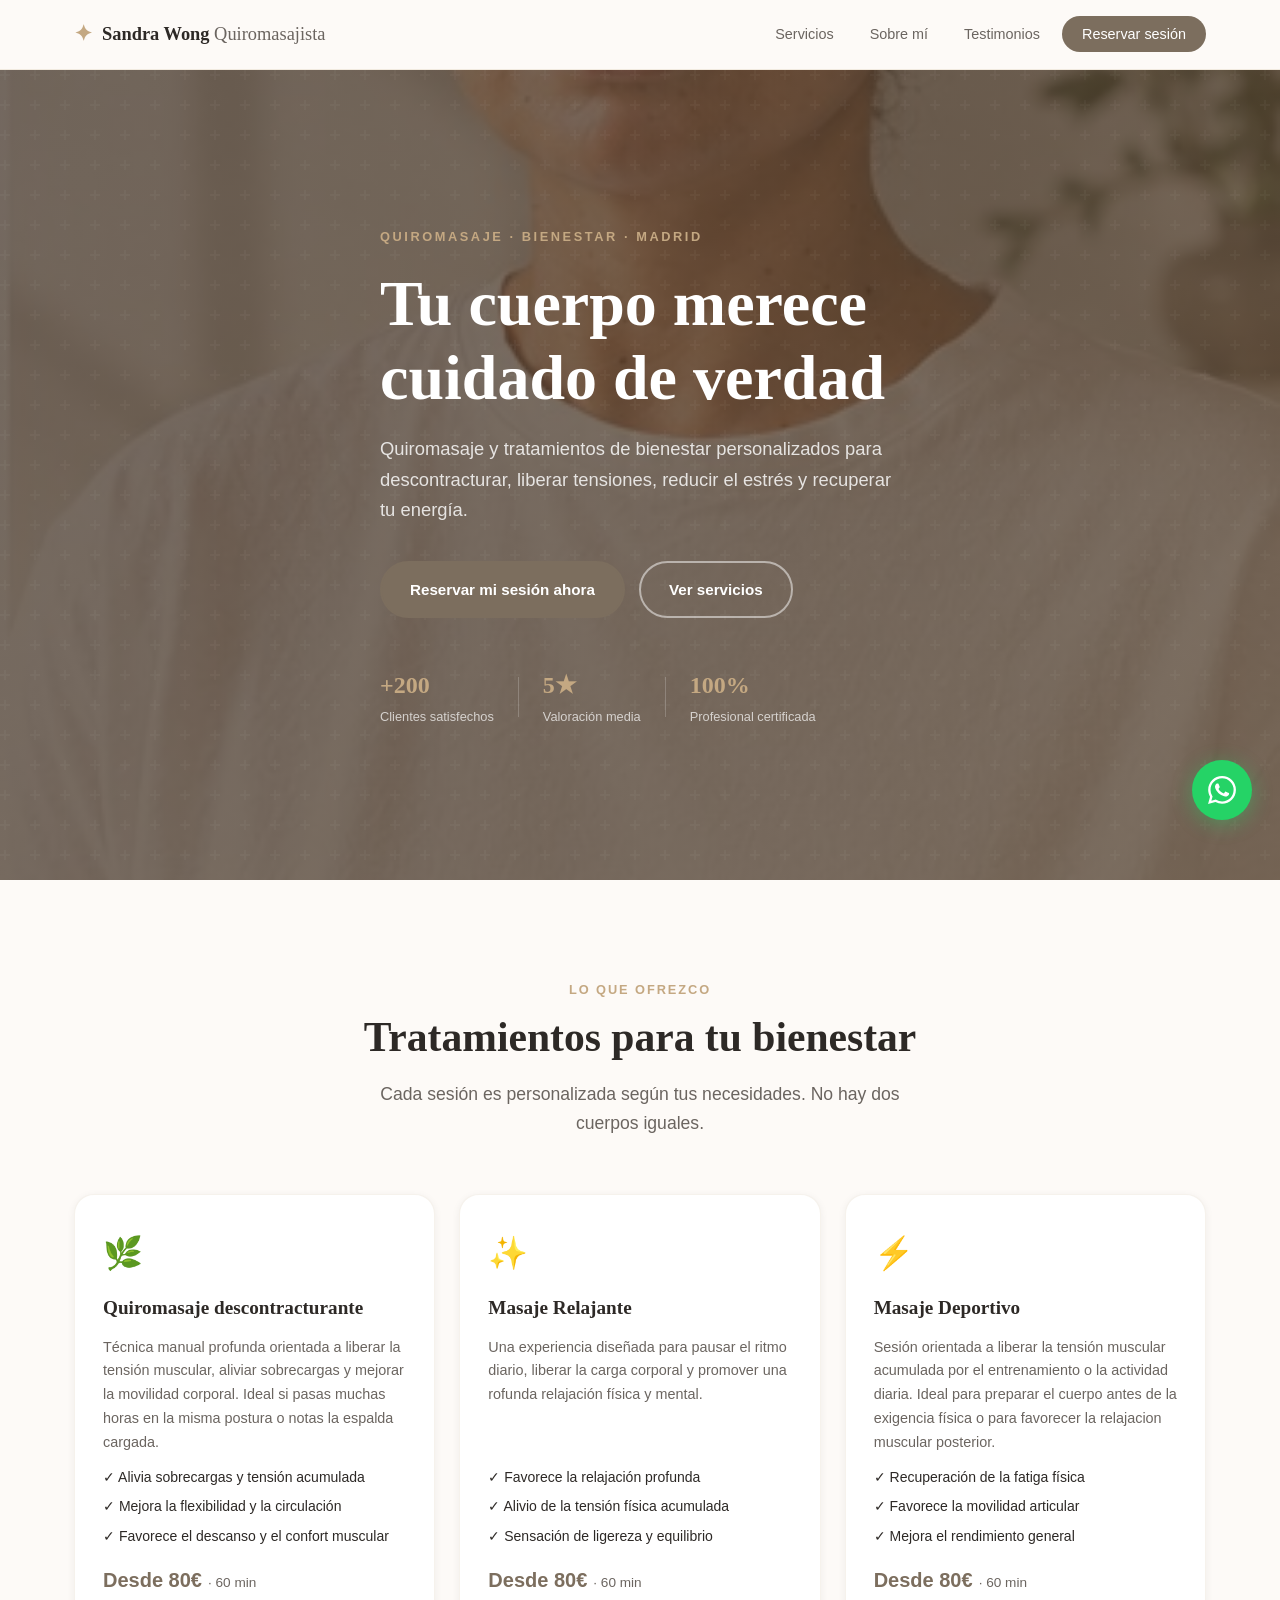
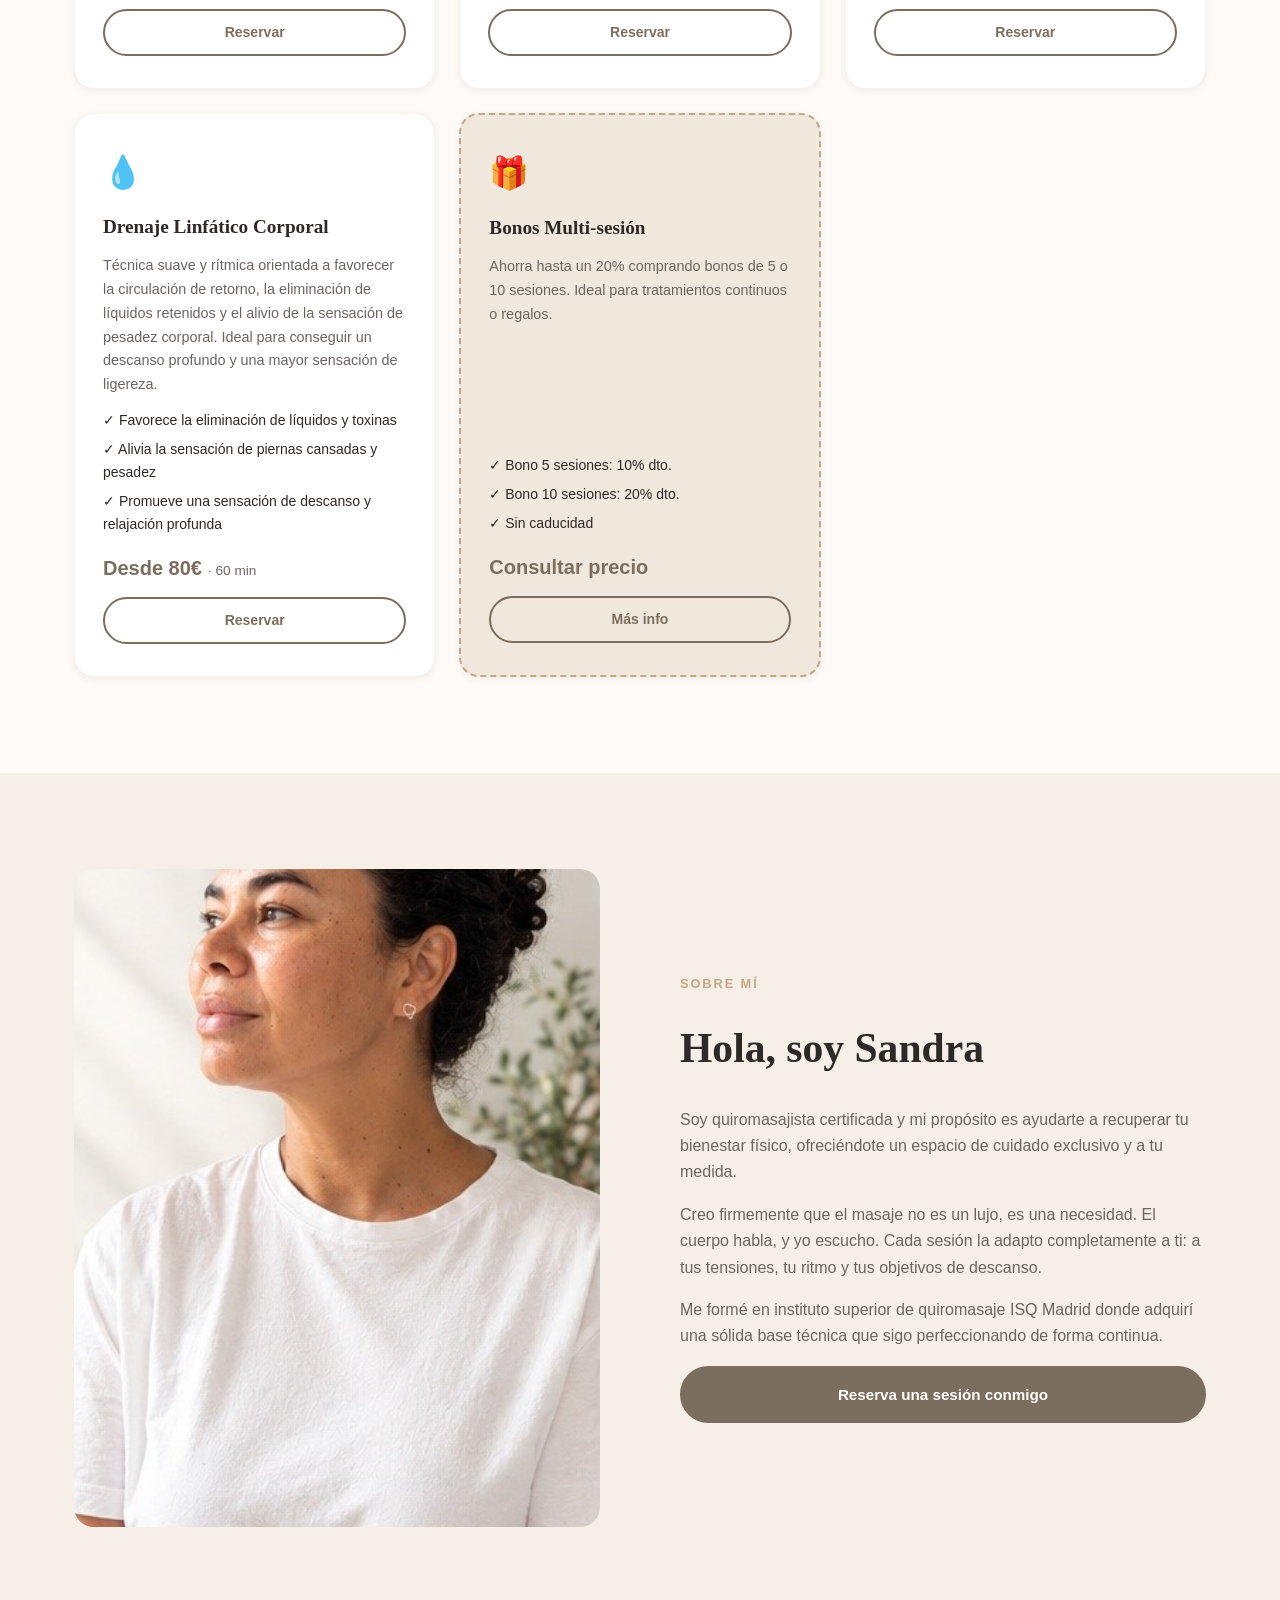
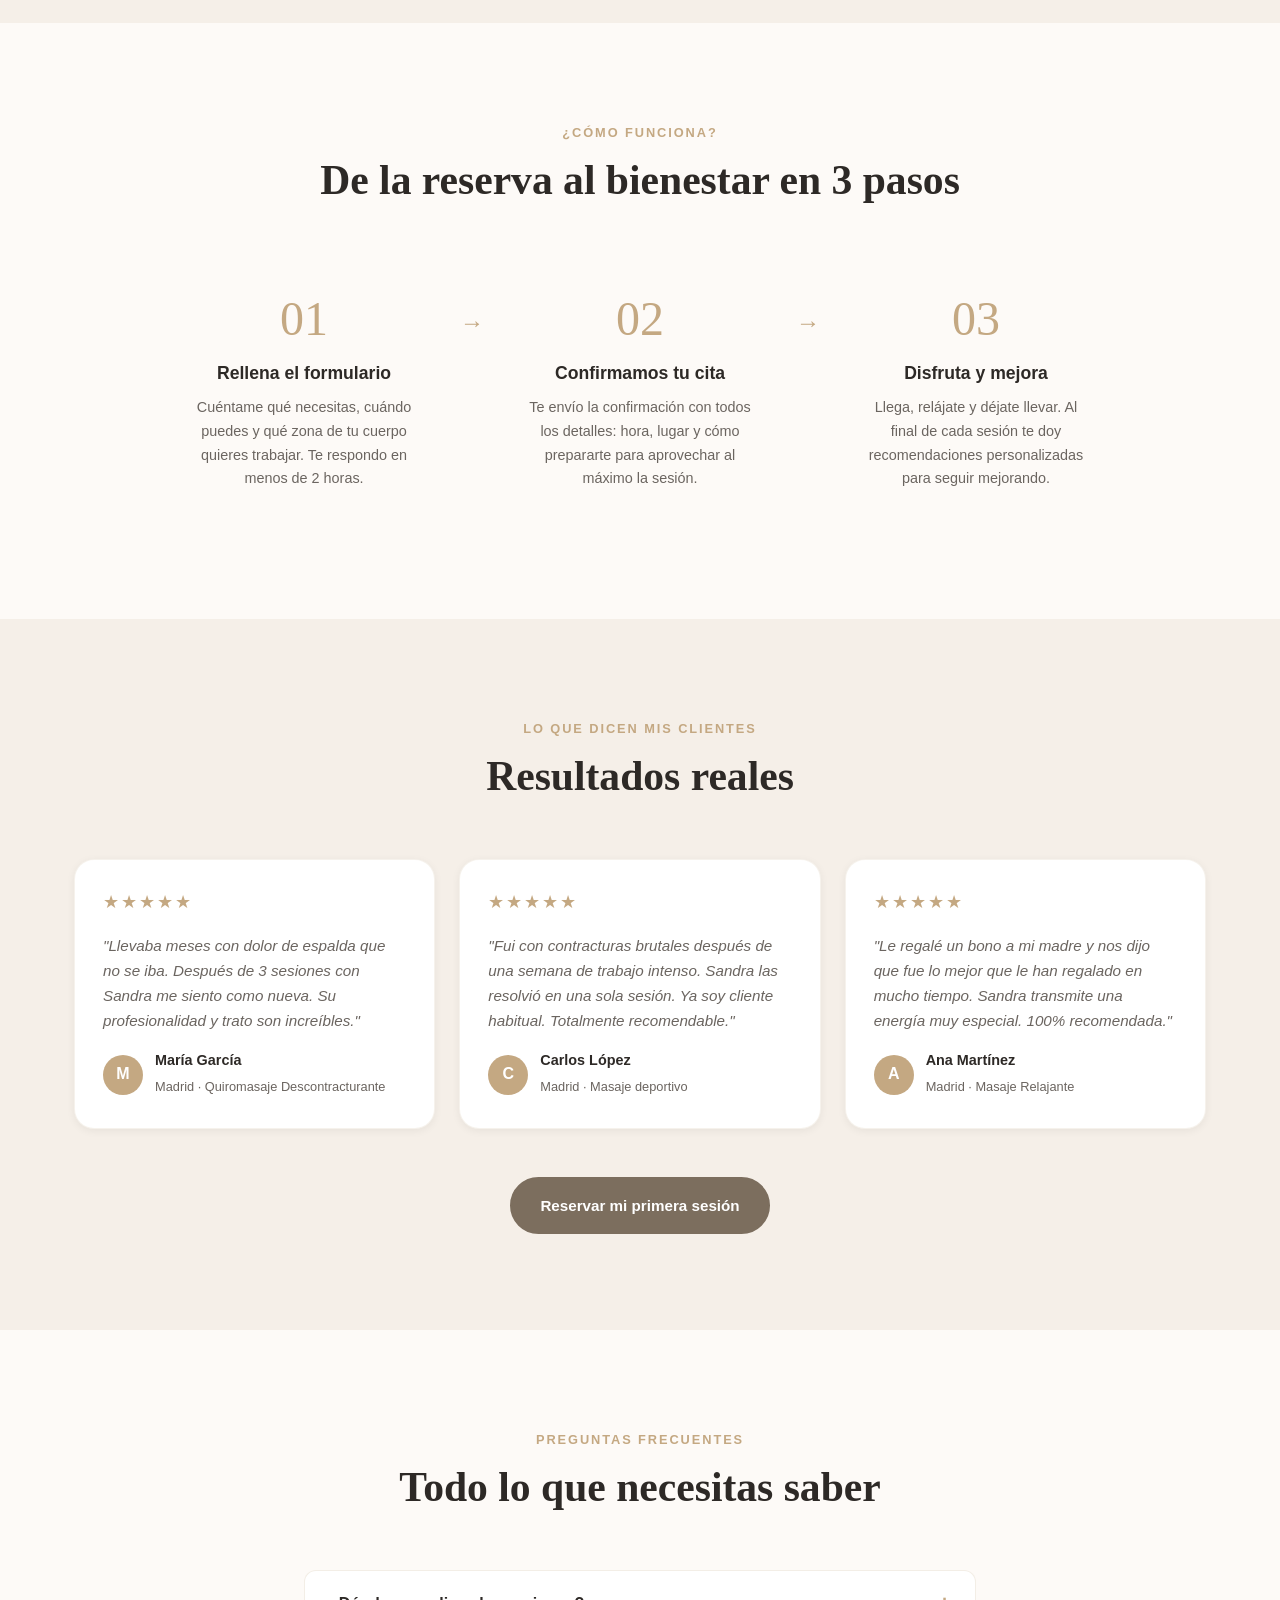
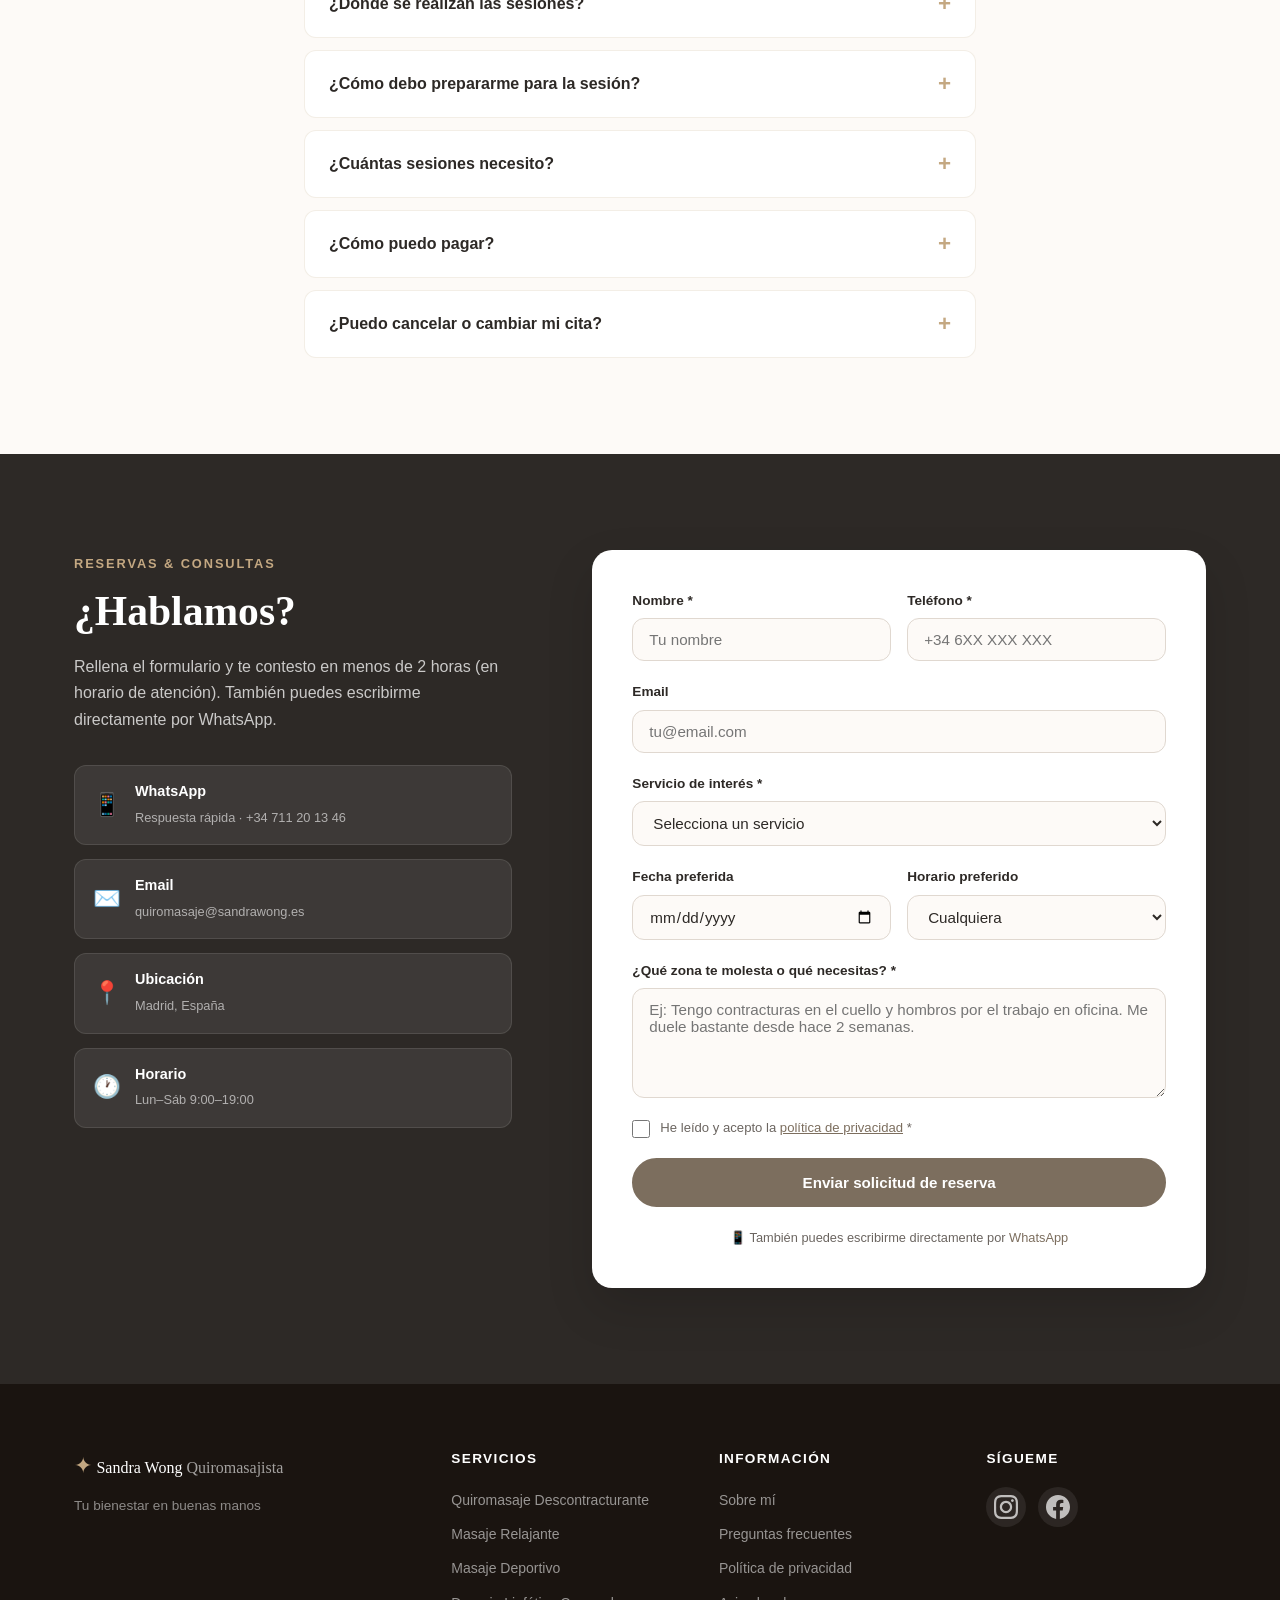
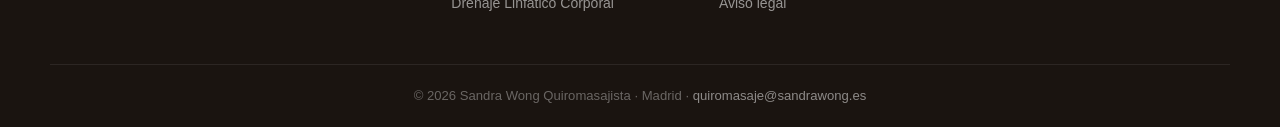
==== index.html @ 44b4abe8 "modificaciones: - se editan tarjetas para que queden iguales" ====
<!doctype html>
<html lang="es">
  <head>
    <meta charset="UTF-8" />
    <meta name="viewport" content="width=device-width, initial-scale=1.0" />
    <meta
      name="description"
      content="Sandra - Quiromasajista profesional en Madrid. Masajes terapéuticos, relajantes y tratamientos de bienestar. Reserva tu sesión hoy."
    />
    <meta
      name="keywords"
      content="quiromasaje Madrid, masaje terapéutico, bienestar, masaje relajante, quiromasajista, masaje deportivo"
    />

    <!-- Open Graph para Facebook Ads -->
    <meta
      property="og:title"
      content="Sandra Quiromasajista · Tu bienestar en buenas manos"
    />
    <meta
      property="og:description"
      content="Masajes terapéuticos y tratamientos de bienestar en Madrid. Primera sesión con descuento especial."
    />
    <meta property="og:image" content="images/og-image.jpg" />
    <meta property="og:url" content="https://sandrawong.es" />
    <meta property="og:type" content="website" />

    <title>Sandra Wong Quiromasajista · Bienestar & Masajes en Madrid</title>
    <link rel="stylesheet" href="css/styles.css" />
    <link rel="icon" type="image/svg+xml" href="images/favicon.svg" />
  </head>
  <body>
    <!-- ===== HEADER / NAV ===== -->
    <header class="header" id="header">
      <div class="container header__inner">
        <a href="#hero" class="header__logo">
          <span class="logo-symbol">✦</span>
          <span class="logo-text"
            >Sandra Wong <span class="logo-sub">Quiromasajista</span></span
          >
        </a>
        <nav class="nav" id="nav">
          <ul class="nav__list">
            <li><a href="#servicios" class="nav__link">Servicios</a></li>
            <li><a href="#sobre-mi" class="nav__link">Sobre mí</a></li>
            <li><a href="#testimonios" class="nav__link">Testimonios</a></li>
            <li>
              <a href="#contacto" class="nav__link nav__link--cta"
                >Reservar sesión</a
              >
            </li>
          </ul>
          <button class="nav__toggle" id="navToggle" aria-label="Abrir menú">
            <span></span><span></span><span></span>
          </button>
        </nav>
      </div>
    </header>

    <!-- ===== HERO ===== -->
    <section class="hero" id="hero">
      <div class="hero__bg"></div>
      <div class="container hero__content">
        <span class="hero__eyebrow">Quiromasaje · Bienestar · Madrid</span>
        <h1 class="hero__title">Tu cuerpo merece<br />cuidado de verdad</h1>
        <p class="hero__subtitle">
          Quiromasaje y tratamientos de bienestar personalizados para
          descontracturar, liberar tensiones, reducir el estrés y recuperar tu
          energía.
        </p>
        <div class="hero__actions">
          <a href="#contacto" class="btn btn--primary"
            >Reservar mi sesión ahora</a
          >
          <a href="#servicios" class="btn btn--ghost">Ver servicios</a>
        </div>
        <div class="hero__trust">
          <div class="trust-item">
            <strong>+200</strong>
            <span>Clientes satisfechos</span>
          </div>
          <div class="trust-divider"></div>
          <div class="trust-item">
            <strong>5★</strong>
            <span>Valoración media</span>
          </div>
          <div class="trust-divider"></div>
          <div class="trust-item">
            <strong>100%</strong>
            <span>Profesional certificada</span>
          </div>
        </div>
      </div>
    </section>

    <!-- ===== SERVICIOS ===== -->
    <section class="section" id="servicios">
      <div class="container">
        <div class="section__header">
          <span class="section__eyebrow">Lo que ofrezco</span>
          <h2 class="section__title">Tratamientos para tu bienestar</h2>
          <p class="section__subtitle">
            Cada sesión es personalizada según tus necesidades. No hay dos
            cuerpos iguales.
          </p>
        </div>

        <!-- ===== TARJETAS ===== -->
        <div class="services__grid">
          <div class="service-card">
            <div class="service-card__icon">🌿</div>
            <h3 class="service-card__title">Quiromasaje descontracturante</h3>
            <p class="service-card__desc">
              Técnica manual profunda orientada a liberar la tensión muscular,
              aliviar sobrecargas y mejorar la movilidad corporal. Ideal si
              pasas muchas horas en la misma postura o notas la espalda cargada.
            </p>
            <ul class="service-card__benefits">
              <li>✓ Alivia sobrecargas y tensión acumulada</li>
              <li>✓ Mejora la flexibilidad y la circulación</li>
              <li>✓ Favorece el descanso y el confort muscular</li>
            </ul>
            <div class="service-card__price">
              <span class="price">Desde 80€</span>
              <span class="duration">· 60 min</span>
            </div>
            <a href="#contacto" class="btn btn--outline btn--sm">Reservar</a>
          </div>

          <div class="service-card">
            <div class="service-card__icon">✨</div>
            <h3 class="service-card__title">Masaje Relajante</h3>
            <p class="service-card__desc">
              Una experiencia diseñada para pausar el ritmo diario, liberar la
              carga corporal y promover una rofunda relajación física y mental.
            </p>
            <ul class="service-card__benefits">
              <li>✓ Favorece la relajación profunda</li>
              <li>✓ Alivio de la tensión física acumulada</li>
              <li>✓ Sensación de ligereza y equilibrio</li>
            </ul>
            <div class="service-card__price">
              <span class="price">Desde 80€</span>
              <span class="duration">· 60 min</span>
            </div>
            <a href="#contacto" class="btn btn--outline btn--sm">Reservar</a>
          </div>

          <div class="service-card">
            <div class="service-card__icon">⚡</div>
            <h3 class="service-card__title">Masaje Deportivo</h3>
            <p class="service-card__desc">
              Sesión orientada a liberar la tensión muscular acumulada por el
              entrenamiento o la actividad diaria. Ideal para preparar el cuerpo
              antes de la exigencia física o para favorecer la relajacion
              muscular posterior.
            </p>
            <ul class="service-card__benefits">
              <li>✓ Recuperación de la fatiga física</li>
              <li>✓ Favorece la movilidad articular</li>
              <li>✓ Mejora el rendimiento general</li>
            </ul>
            <div class="service-card__price">
              <span class="price">Desde 80€</span>
              <span class="duration">· 60 min</span>
            </div>
            <a href="#contacto" class="btn btn--outline btn--sm">Reservar</a>
          </div>

          <div class="service-card">
            <div class="service-card__icon">💧</div>
            <h3 class="service-card__title">Drenaje Linfático Corporal</h3>
            <p class="service-card__desc">
              Técnica suave y rítmica orientada a favorecer la circulación de
              retorno, la eliminación de líquidos retenidos y el alivio de la
              sensación de pesadez corporal. Ideal para conseguir un descanso
              profundo y una mayor sensación de ligereza.
            </p>
            <ul class="service-card__benefits">
              <li>✓ Favorece la eliminación de líquidos y toxinas</li>
              <li>✓ Alivia la sensación de piernas cansadas y pesadez</li>
              <li>
                ✓ Promueve una sensación de descanso y relajación profunda
              </li>
            </ul>
            <div class="service-card__price">
              <span class="price">Desde 80€</span>
              <span class="duration">· 60 min</span>
            </div>
            <a href="#contacto" class="btn btn--outline btn--sm">Reservar</a>
          </div>

          <div class="service-card service-card--bono">
            <div class="service-card__icon">🎁</div>
            <h3 class="service-card__title">Bonos Multi-sesión</h3>
            <p class="service-card__desc">
              Ahorra hasta un 20% comprando bonos de 5 o 10 sesiones. Ideal para
              tratamientos continuos o regalos.
            </p>
            <ul class="service-card__benefits">
              <li>✓ Bono 5 sesiones: 10% dto.</li>
              <li>✓ Bono 10 sesiones: 20% dto.</li>
              <li>✓ Sin caducidad</li>
            </ul>
            <div class="service-card__price">
              <span class="price">Consultar precio</span>
            </div>
            <a href="#contacto" class="btn btn--outline btn--sm">Más info</a>
          </div>
        </div>
      </div>
    </section>

    <!-- ===== SOBRE MÍ ===== -->
    <section class="section section--alt" id="sobre-mi">
      <div class="container about__grid">
        <div class="about__image-wrap">
          <div class="about__image-placeholder">
            <img
              src="images/foto_1_perfil_fondo_claro_01.jpg"
              alt="Sandra quiromasajista"
              class="about__photo"
            />
          </div>
        </div>
        <div class="about__content">
          <span class="section__eyebrow">Sobre mí</span>
          <h2 class="section__title">Hola, soy Sandra</h2>
          <p>
            Soy quiromasajista certificada y mi propósito es ayudarte a
            recuperar tu bienestar físico, ofreciéndote un espacio de cuidado
            exclusivo y a tu medida.
          </p>
          <p>
            Creo firmemente que el masaje no es un lujo, es una necesidad. El
            cuerpo habla, y yo escucho. Cada sesión la adapto completamente a
            ti: a tus tensiones, tu ritmo y tus objetivos de descanso.
          </p>
          <p>
            Me formé en instituto superior de quiromasaje ISQ Madrid donde
            adquirí una sólida base técnica que sigo perfeccionando de forma
            continua.
          </p>

          <a href="#contacto" class="btn btn--primary"
            >Reserva una sesión conmigo</a
          >
        </div>
      </div>
    </section>

    <!-- ===== PROCESO ===== -->
    <section class="section" id="proceso">
      <div class="container">
        <div class="section__header">
          <span class="section__eyebrow">¿Cómo funciona?</span>
          <h2 class="section__title">De la reserva al bienestar en 3 pasos</h2>
        </div>
        <div class="steps__grid">
          <div class="step">
            <div class="step__number">01</div>
            <h3 class="step__title">Rellena el formulario</h3>
            <p class="step__desc">
              Cuéntame qué necesitas, cuándo puedes y qué zona de tu cuerpo
              quieres trabajar. Te respondo en menos de 2 horas.
            </p>
          </div>
          <div class="step__arrow">→</div>
          <div class="step">
            <div class="step__number">02</div>
            <h3 class="step__title">Confirmamos tu cita</h3>
            <p class="step__desc">
              Te envío la confirmación con todos los detalles: hora, lugar y
              cómo prepararte para aprovechar al máximo la sesión.
            </p>
          </div>
          <div class="step__arrow">→</div>
          <div class="step">
            <div class="step__number">03</div>
            <h3 class="step__title">Disfruta y mejora</h3>
            <p class="step__desc">
              Llega, relájate y déjate llevar. Al final de cada sesión te doy
              recomendaciones personalizadas para seguir mejorando.
            </p>
          </div>
        </div>
      </div>
    </section>

    <!-- ===== TESTIMONIOS ===== -->
    <section class="section section--alt" id="testimonios">
      <div class="container">
        <div class="section__header">
          <span class="section__eyebrow">Lo que dicen mis clientes</span>
          <h2 class="section__title">Resultados reales</h2>
        </div>
        <div class="testimonials__grid">
          <div class="testimonial-card">
            <div class="testimonial__stars">★★★★★</div>
            <p class="testimonial__text">
              "Llevaba meses con dolor de espalda que no se iba. Después de 3
              sesiones con Sandra me siento como nueva. Su profesionalidad y
              trato son increíbles."
            </p>
            <div class="testimonial__author">
              <div class="testimonial__avatar">M</div>
              <div>
                <strong>María García</strong>
                <small>Madrid · Quiromasaje Descontracturante</small>
              </div>
            </div>
          </div>

          <div class="testimonial-card">
            <div class="testimonial__stars">★★★★★</div>
            <p class="testimonial__text">
              "Fui con contracturas brutales después de una semana de trabajo
              intenso. Sandra las resolvió en una sola sesión. Ya soy cliente
              habitual. Totalmente recomendable."
            </p>
            <div class="testimonial__author">
              <div class="testimonial__avatar">C</div>
              <div>
                <strong>Carlos López</strong>
                <small>Madrid · Masaje deportivo</small>
              </div>
            </div>
          </div>

          <div class="testimonial-card">
            <div class="testimonial__stars">★★★★★</div>
            <p class="testimonial__text">
              "Le regalé un bono a mi madre y nos dijo que fue lo mejor que le
              han regalado en mucho tiempo. Sandra transmite una energía muy
              especial. 100% recomendada."
            </p>
            <div class="testimonial__author">
              <div class="testimonial__avatar">A</div>
              <div>
                <strong>Ana Martínez</strong>
                <small>Madrid · Masaje Relajante</small>
              </div>
            </div>
          </div>
        </div>
        <div class="testimonials__cta">
          <a href="#contacto" class="btn btn--primary"
            >Reservar mi primera sesión</a
          >
        </div>
      </div>
    </section>

    <!-- ===== FAQ ===== -->
    <section class="section" id="faq">
      <div class="container faq__wrap">
        <div class="section__header">
          <span class="section__eyebrow">Preguntas frecuentes</span>
          <h2 class="section__title">Todo lo que necesitas saber</h2>
        </div>
        <div class="faq__list">
          <div class="faq__item">
            <button class="faq__question" onclick="toggleFaq(this)">
              ¿Dónde se realizan las sesiones?
              <span class="faq__icon">+</span>
            </button>
            <div class="faq__answer">
              <p>
                Todas las sesiones se realizan exclusivamente a domicilio, en la
                comodidad de tu hogar, hotel o espacio privado en Madrid. Yo me
                encargo de llevar todo el material necesario (camilla
                profesional, toallas, aceites y música de ambiente) para que
                solo tengas que preocuparte de disfrutar y descansar.
              </p>
            </div>
          </div>
          <div class="faq__item">
            <button class="faq__question" onclick="toggleFaq(this)">
              ¿Cómo debo prepararme para la sesión?
              <span class="faq__icon">+</span>
            </button>
            <div class="faq__answer">
              <p>
                No necesitas ninguna preparación especial. Solo es recomendable
                evitar comidas copiosas 1-2 horas antes de la sesión y disponer
                de un espacio con margen suficiente para montar la camilla.
              </p>
            </div>
          </div>
          <div class="faq__item">
            <button class="faq__question" onclick="toggleFaq(this)">
              ¿Cuántas sesiones necesito?
              <span class="faq__icon">+</span>
            </button>
            <div class="faq__answer">
              <p>
                Depende de tus necesidades y tus objetivos de descanso. Para
                momentos de sobrecarga puntual o estrés acumulado, una sesión
                puede ser suficiente. Para mantener un estado óptimo de ligereza
                y bienestar corporal, recomiendo de 1 a 2 sesiones al mes.
              </p>
            </div>
          </div>
          <div class="faq__item">
            <button class="faq__question" onclick="toggleFaq(this)">
              ¿Cómo puedo pagar?
              <span class="faq__icon">+</span>
            </button>
            <div class="faq__answer">
              <p>
                Puedes pagar cómodamente en efectivo, Bizum o transferencia
                bancaria al finalizar la sesión.
              </p>
            </div>
          </div>
          <div class="faq__item">
            <button class="faq__question" onclick="toggleFaq(this)">
              ¿Puedo cancelar o cambiar mi cita?
              <span class="faq__icon">+</span>
            </button>
            <div class="faq__answer">
              <p>
                Sí, puedes cambiar o cancelar tu cita con al menos 24 horas de
                antelación para poder reorganizar la agenda. Agradezco
                enormemente el aviso con tiempo, ya que al ser un servicio a
                domicilio el tiempo de desplazamiento y la agenda de cada día
                están organizados al detalle.
              </p>
            </div>
          </div>
        </div>
      </div>
    </section>

    <!-- ===== FORMULARIO DE CONTACTO ===== -->
    <section class="section section--contact" id="contacto">
      <div class="container contact__grid">
        <div class="contact__info">
          <span class="section__eyebrow">Reservas & Consultas</span>
          <h2 class="section__title">¿Hablamos?</h2>
          <p>
            Rellena el formulario y te contesto en menos de 2 horas (en horario
            de atención). También puedes escribirme directamente por WhatsApp.
          </p>
          <div class="contact__channels">
            <a
              href="https://wa.me/34711201346?text=Hola%20Sandra,%20quiero%20reservar%20una%20sesi%C3%B3n"
              class="contact__channel contact__channel--whatsapp"
              target="_blank"
              rel="noopener"
            >
              <span class="contact__channel-icon">📱</span>
              <div>
                <strong>WhatsApp</strong>
                <small>Respuesta rápida · +34 711 20 13 46</small>
              </div>
            </a>
            <a href="mailto:quiromasaje@sandrawong.es" class="contact__channel">
              <span class="contact__channel-icon">✉️</span>
              <div>
                <strong>Email</strong>
                <small>quiromasaje@sandrawong.es</small>
              </div>
            </a>
            <div class="contact__channel">
              <span class="contact__channel-icon">📍</span>
              <div>
                <strong>Ubicación</strong>
                <small>Madrid, España</small>
              </div>
            </div>
            <div class="contact__channel">
              <span class="contact__channel-icon">🕐</span>
              <div>
                <strong>Horario</strong>
                <small>Lun–Sáb 9:00–19:00</small>
              </div>
            </div>
          </div>
        </div>

        <!-- ===== Formulario apuntando a Netlify ===== -->
        <div class="contact__form-wrap">
          <form
            class="contact__form"
            id="contactForm"
            method="POST"
            name="contact"
            netlify
            netlify-honeypot="_gotcha"
          >
            <div class="form__row">
              <div class="form__group">
                <label for="nombre">Nombre *</label>
                <input
                  type="text"
                  id="nombre"
                  name="nombre"
                  placeholder="Tu nombre"
                  required
                />
              </div>
              <div class="form__group">
                <label for="telefono">Teléfono *</label>
                <input
                  type="tel"
                  id="telefono"
                  name="telefono"
                  placeholder="+34 6XX XXX XXX"
                  required
                />
              </div>
            </div>
            <div class="form__group">
              <label for="email">Email</label>
              <input
                type="email"
                id="email"
                name="email"
                placeholder="tu@email.com"
              />
            </div>
            <div class="form__group">
              <label for="servicio">Servicio de interés *</label>
              <select id="servicio" name="servicio" required>
                <option value="">Selecciona un servicio</option>
                <option value="quiromasaje-descontracturante">
                  Quiromasaje Descontracturante (70€)
                </option>
                <option value="masaje-relajante">Masaje Relajante (70€)</option>
                <option value="masaje-deportivo">Masaje Deportivo (70€)</option>
                <option value="masaje-linfatico">
                  Masaje Linfático Corporal (70€)
                </option>
                <option value="bono">Bono Multi-sesión</option>
                <option value="no-se">No sé, necesito orientación</option>
              </select>
            </div>
            <div class="form__row">
              <div class="form__group">
                <label for="fecha">Fecha preferida</label>
                <input type="date" id="fecha" name="fecha" />
              </div>
              <div class="form__group">
                <label for="horario">Horario preferido</label>
                <select id="horario" name="horario">
                  <option value="">Cualquiera</option>
                  <option value="manana">Mañana (9-13h)</option>
                  <option value="tarde">Tarde (13-19h)</option>
                </select>
              </div>
            </div>
            <div class="form__group">
              <label for="mensaje"
                >¿Qué zona te molesta o qué necesitas? *</label
              >
              <textarea
                id="mensaje"
                name="mensaje"
                rows="4"
                placeholder="Ej: Tengo contracturas en el cuello y hombros por el trabajo en oficina. Me duele bastante desde hace 2 semanas."
                required
              ></textarea>
            </div>
            <div class="form__group form__group--checkbox">
              <input
                type="checkbox"
                id="privacidad"
                name="privacidad"
                required
              />
              <label for="privacidad"
                >He leído y acepto la
                <a href="privacidad.html" target="_blank"
                  >política de privacidad</a
                >
                *</label
              >
            </div>
            <!-- Campo honeypot anti-spam -->
            <input type="text" name="_gotcha" style="display: none" />
            <button
              type="submit"
              class="btn btn--primary btn--full"
              id="submitBtn"
            >
              Enviar solicitud de reserva
            </button>
            <p class="form__note">
              📱 También puedes escribirme directamente por
              <a href="https://wa.me/34711201346" target="_blank">WhatsApp</a>
            </p>
          </form>
          <div class="form__success" id="formSuccess" style="display: none">
            <span class="success__icon">✅</span>
            <h3>¡Mensaje recibido!</h3>
            <p>
              Te contesto en menos de 2 horas. Si es urgente, escríbeme por
              WhatsApp.
            </p>
            <a
              href="https://wa.me/34711201346"
              class="btn btn--primary"
              target="_blank"
              >Ir a WhatsApp</a
            >
          </div>
        </div>
      </div>
    </section>

    <!-- ===== FOOTER ===== -->
    <footer class="footer">
      <div class="container footer__inner">
        <div class="footer__brand">
          <span class="logo-symbol">✦</span>
          <span class="logo-text"
            >Sandra Wong <span class="logo-sub">Quiromasajista</span></span
          >
          <p class="footer__tagline">Tu bienestar en buenas manos</p>
        </div>
        <div class="footer__links">
          <h4>Servicios</h4>
          <ul>
            <li><a href="#servicios">Quiromasaje Descontracturante</a></li>
            <li><a href="#servicios">Masaje Relajante</a></li>
            <li><a href="#servicios">Masaje Deportivo</a></li>
            <li><a href="#servicios">Drenaje Linfático Corporal</a></li>
          </ul>
        </div>
        <div class="footer__links">
          <h4>Información</h4>
          <ul>
            <li><a href="#sobre-mi">Sobre mí</a></li>
            <li><a href="#faq">Preguntas frecuentes</a></li>
            <li><a href="privacidad.html">Política de privacidad</a></li>
            <li><a href="aviso-legal.html">Aviso legal</a></li>
          </ul>
        </div>
        <div class="footer__social">
          <h4>Sígueme</h4>
          <div class="social__links">
            <a
              href="https://www.instagram.com/sandrawong_quiromasaje"
              target="_blank"
              rel="noopener"
              aria-label="Instagram"
            >
              <svg
                viewBox="0 0 24 24"
                fill="currentColor"
                width="24"
                height="24"
              >
                <path
                  d="M12 2.163c3.204 0 3.584.012 4.85.07 3.252.148 4.771 1.691 4.919 4.919.058 1.265.069 1.645.069 4.849 0 3.205-.012 3.584-.069 4.849-.149 3.225-1.664 4.771-4.919 4.919-1.266.058-1.644.07-4.85.07-3.204 0-3.584-.012-4.849-.07-3.26-.149-4.771-1.699-4.919-4.92-.058-1.265-.07-1.644-.07-4.849 0-3.204.013-3.583.07-4.849.149-3.227 1.664-4.771 4.919-4.919 1.266-.057 1.645-.069 4.849-.069zm0-2.163c-3.259 0-3.667.014-4.947.072-4.358.2-6.78 2.618-6.98 6.98-.059 1.281-.073 1.689-.073 4.948 0 3.259.014 3.668.072 4.948.2 4.358 2.618 6.78 6.98 6.98 1.281.058 1.689.072 4.948.072 3.259 0 3.668-.014 4.948-.072 4.354-.2 6.782-2.618 6.979-6.98.059-1.28.073-1.689.073-4.948 0-3.259-.014-3.667-.072-4.947-.196-4.354-2.617-6.78-6.979-6.98-1.281-.059-1.69-.073-4.949-.073zm0 5.838c-3.403 0-6.162 2.759-6.162 6.162s2.759 6.163 6.162 6.163 6.162-2.759 6.162-6.163c0-3.403-2.759-6.162-6.162-6.162zm0 10.162c-2.209 0-4-1.79-4-4 0-2.209 1.791-4 4-4s4 1.791 4 4c0 2.21-1.791 4-4 4zm6.406-11.845c-.796 0-1.441.645-1.441 1.44s.645 1.44 1.441 1.44c.795 0 1.439-.645 1.439-1.44s-.644-1.44-1.439-1.44z"
                />
              </svg>
            </a>
            <a
              href="https://www.facebook.com/share/14iU8zLcMdw/?mibextid=wwXIfr"
              target="_blank"
              rel="noopener"
              aria-label="Facebook"
            >
              <svg
                viewBox="0 0 24 24"
                fill="currentColor"
                width="24"
                height="24"
              >
                <path
                  d="M24 12.073c0-6.627-5.373-12-12-12s-12 5.373-12 12c0 5.99 4.388 10.954 10.125 11.854v-8.385H7.078v-3.47h3.047V9.43c0-3.007 1.792-4.669 4.533-4.669 1.312 0 2.686.235 2.686.235v2.953H15.83c-1.491 0-1.956.925-1.956 1.874v2.25h3.328l-.532 3.47h-2.796v8.385C19.612 23.027 24 18.062 24 12.073z"
                />
              </svg>
            </a>
          </div>
        </div>
      </div>
      <div class="footer__bottom">
        <div class="container">
          <p>
            © 2026 Sandra Wong Quiromasajista · Madrid ·
            <a href="mailto:quiromasaje@sandrawong.es"
              >quiromasaje@sandrawong.es</a
            >
          </p>
        </div>
      </div>
    </footer>

    <!-- WhatsApp Floating Button -->
    <a
      href="https://wa.me/34711201346?text=Hola%20Sandra,%20me%20gustar%C3%ADa%20reservar%20una%20sesi%C3%B3n"
      class="whatsapp-float"
      target="_blank"
      rel="noopener"
      aria-label="Contactar por WhatsApp"
    >
      <svg viewBox="0 0 24 24" fill="currentColor" width="28" height="28">
        <path
          d="M17.472 14.382c-.297-.149-1.758-.867-2.03-.967-.273-.099-.471-.148-.67.15-.197.297-.767.966-.94 1.164-.173.199-.347.223-.644.075-.297-.15-1.255-.463-2.39-1.475-.883-.788-1.48-1.761-1.653-2.059-.173-.297-.018-.458.13-.606.134-.133.298-.347.446-.52.149-.174.198-.298.298-.497.099-.198.05-.371-.025-.52-.075-.149-.669-1.612-.916-2.207-.242-.579-.487-.5-.669-.51-.173-.008-.371-.01-.57-.01-.198 0-.52.074-.792.372-.272.297-1.04 1.016-1.04 2.479 0 1.462 1.065 2.875 1.213 3.074.149.198 2.096 3.2 5.077 4.487.709.306 1.262.489 1.694.625.712.227 1.36.195 1.871.118.571-.085 1.758-.719 2.006-1.413.248-.694.248-1.289.173-1.413-.074-.124-.272-.198-.57-.347m-5.421 7.403h-.004a9.87 9.87 0 01-5.031-1.378l-.361-.214-3.741.982.998-3.648-.235-.374a9.86 9.86 0 01-1.51-5.26c.001-5.45 4.436-9.884 9.888-9.884 2.64 0 5.122 1.03 6.988 2.898a9.825 9.825 0 012.893 6.994c-.003 5.45-4.437 9.884-9.885 9.884m8.413-18.297A11.815 11.815 0 0012.05 0C5.495 0 .16 5.335.157 11.892c0 2.096.547 4.142 1.588 5.945L.057 24l6.305-1.654a11.882 11.882 0 005.683 1.448h.005c6.554 0 11.89-5.335 11.893-11.893a11.821 11.821 0 00-3.48-8.413Z"
        />
      </svg>
    </a>

    <script src="js/main.js"></script>
  </body>
</html>
---- css/styles.css ----
/* ============================================
   SANDRA QUIROMASAJISTA — ESTILOS PRINCIPALES
   ============================================ */

/* ---- VARIABLES ---- */
:root {
  --color-primary: #7c6e5e;
  --color-primary-dark: #5c5149;
  --color-accent: #c4a882;
  --color-accent-light: #f0e8dc;
  --color-text: #2d2926;
  --color-text-muted: #6b6560;
  --color-bg: #fdfaf7;
  --color-bg-alt: #f5efe8;
  --color-white: #ffffff;
  --color-success: #4caf7d;
  --color-whatsapp: #25d366;

  --font-heading: "Georgia", "Times New Roman", serif;
  --font-body:
    -apple-system, BlinkMacSystemFont, "Segoe UI", Roboto, sans-serif;

  --radius: 12px;
  --radius-lg: 20px;
  --shadow-sm: 0 2px 8px rgba(0, 0, 0, 0.06);
  --shadow-md: 0 8px 24px rgba(0, 0, 0, 0.1);
  --shadow-lg: 0 20px 48px rgba(0, 0, 0, 0.14);

  --max-width: 1180px;
  --section-padding: 96px;
  --transition: 0.2s ease;
}

/* ---- RESET ---- */
*,
*::before,
*::after {
  box-sizing: border-box;
  margin: 0;
  padding: 0;
}
html {
  scroll-behavior: smooth;
}
body {
  font-family: var(--font-body);
  color: var(--color-text);
  background: var(--color-bg);
  line-height: 1.65;
  -webkit-font-smoothing: antialiased;
}
img {
  max-width: 100%;
  display: block;
}
a {
  color: inherit;
  text-decoration: none;
}
ul {
  list-style: none;
}
input,
select,
textarea,
button {
  font-family: inherit;
}

/* ---- UTILIDADES ---- */
.container {
  max-width: var(--max-width);
  margin: 0 auto;
  padding: 0 24px;
}
.section {
  padding: var(--section-padding) 0;
}
.section--alt {
  background: var(--color-bg-alt);
}
.section--contact {
  background: var(--color-text);
  color: var(--color-white);
}
.section__header {
  text-align: center;
  margin-bottom: 56px;
}
.section__eyebrow {
  display: inline-block;
  font-size: 0.8rem;
  letter-spacing: 0.15em;
  text-transform: uppercase;
  color: var(--color-accent);
  margin-bottom: 12px;
  font-weight: 600;
}
.section__title {
  font-family: var(--font-heading);
  font-size: clamp(1.8rem, 4vw, 2.6rem);
  line-height: 1.25;
  margin-bottom: 16px;
  color: var(--color-text);
}
.section--contact .section__title {
  color: var(--color-white);
}
.section--contact .section__eyebrow {
  color: var(--color-accent);
}
.section__subtitle {
  color: var(--color-text-muted);
  font-size: 1.1rem;
  max-width: 520px;
  margin: 0 auto;
}

/* ---- BOTONES ---- */
.btn {
  display: inline-flex;
  align-items: center;
  justify-content: center;
  gap: 8px;
  padding: 14px 28px;
  border-radius: 100px;
  font-weight: 600;
  font-size: 0.95rem;
  cursor: pointer;
  transition: all var(--transition);
  border: 2px solid transparent;
  text-align: center;
}
.btn--primary {
  background: var(--color-primary);
  color: var(--color-white);
  border-color: var(--color-primary);
}
.btn--primary:hover {
  background: var(--color-primary-dark);
  border-color: var(--color-primary-dark);
  transform: translateY(-2px);
  box-shadow: var(--shadow-md);
}
.btn--ghost {
  background: transparent;
  color: var(--color-white);
  border-color: rgba(255, 255, 255, 0.5);
}
.btn--ghost:hover {
  background: rgba(255, 255, 255, 0.15);
  border-color: var(--color-white);
}
.btn--outline {
  background: transparent;
  color: var(--color-primary);
  border-color: var(--color-primary);
}
.btn--outline:hover {
  background: var(--color-primary);
  color: var(--color-white);
}
.btn--sm {
  padding: 10px 20px;
  font-size: 0.875rem;
}
.btn--full {
  width: 100%;
}

/* ---- HEADER ---- */
.header {
  position: sticky;
  top: 0;
  z-index: 100;
  background: rgba(253, 250, 247, 0.95);
  backdrop-filter: blur(12px);
  border-bottom: 1px solid rgba(196, 168, 130, 0.2);
  transition: box-shadow var(--transition);
}
.header.scrolled {
  box-shadow: var(--shadow-md);
}
.header__inner {
  display: flex;
  align-items: center;
  justify-content: space-between;
  padding-top: 16px;
  padding-bottom: 16px;
}
.header__logo {
  display: flex;
  align-items: center;
  gap: 10px;
  font-size: 1.15rem;
  font-weight: 700;
}
.logo-symbol {
  color: var(--color-accent);
  font-size: 1.4rem;
}
.logo-text {
  font-family: var(--font-heading);
  color: var(--color-text);
}
.logo-sub {
  font-weight: 400;
  color: var(--color-text-muted);
}

.nav__list {
  display: flex;
  align-items: center;
  gap: 8px;
}
.nav__link {
  padding: 8px 14px;
  border-radius: 100px;
  font-size: 0.9rem;
  color: var(--color-text-muted);
  transition: color var(--transition);
}
.nav__link:hover {
  color: var(--color-primary);
}
.nav__link--cta {
  background: var(--color-primary);
  color: var(--color-white);
  padding: 10px 20px;
}
.nav__link--cta:hover {
  background: var(--color-primary-dark);
  color: var(--color-white);
}
.nav__toggle {
  display: none;
  flex-direction: column;
  gap: 5px;
  background: none;
  border: none;
  cursor: pointer;
  padding: 8px;
}
.nav__toggle span {
  display: block;
  width: 24px;
  height: 2px;
  background: var(--color-text);
  border-radius: 2px;
  transition: all var(--transition);
}

/* ---- HERO ---- */
.hero {
  position: relative;
  min-height: 90vh;
  display: flex;
  align-items: center;
  overflow: hidden;
}
.hero__bg {
  position: absolute;
  inset: 0;
  background-image:
    linear-gradient(135deg, rgba(61, 46, 34, 0.72), rgba(92, 74, 56, 0.8)),
    url("../images/foto_2_frontal_fondo_claro_01.jpg");
  background-size: cover;
  background-position: center;
  z-index: 0;
}
.hero__bg::after {
  content: "";
  position: absolute;
  inset: 0;
  background: url("data:image/svg+xml,%3Csvg width='60' height='60' viewBox='0 0 60 60' xmlns='http://www.w3.org/2000/svg'%3E%3Cg fill='none' fill-rule='evenodd'%3E%3Cg fill='%23ffffff' fill-opacity='0.03'%3E%3Cpath d='M36 34v-4h-2v4h-4v2h4v4h2v-4h4v-2h-4zm0-30V0h-2v4h-4v2h4v4h2V6h4V4h-4zM6 34v-4H4v4H0v2h4v4h2v-4h4v-2H6zM6 4V0H4v4H0v2h4v4h2V6h4V4H6z'/%3E%3C/g%3E%3C/g%3E%3C/svg%3E");
}
.hero__content {
  position: relative;
  z-index: 1;
  color: var(--color-white);
  max-width: 680px;
  padding: 80px 24px;
}
.hero__eyebrow {
  display: inline-block;
  font-size: 0.8rem;
  letter-spacing: 0.2em;
  text-transform: uppercase;
  color: var(--color-accent);
  margin-bottom: 20px;
  font-weight: 600;
}
.hero__title {
  font-family: var(--font-heading);
  font-size: clamp(2.4rem, 6vw, 4rem);
  line-height: 1.15;
  margin-bottom: 20px;
  color: var(--color-white);
}
.hero__subtitle {
  font-size: 1.15rem;
  color: rgba(255, 255, 255, 0.82);
  margin-bottom: 36px;
  max-width: 520px;
}
.hero__actions {
  display: flex;
  gap: 14px;
  flex-wrap: wrap;
  margin-bottom: 48px;
}
.hero__trust {
  display: flex;
  align-items: center;
  gap: 24px;
  flex-wrap: wrap;
}
.trust-item {
  display: flex;
  flex-direction: column;
}
.trust-item strong {
  font-size: 1.5rem;
  font-family: var(--font-heading);
  color: var(--color-accent);
}
.trust-item span {
  font-size: 0.8rem;
  color: rgba(255, 255, 255, 0.7);
}
.trust-divider {
  width: 1px;
  height: 40px;
  background: rgba(255, 255, 255, 0.2);
}

/* ---- SERVICES GRID ---- */
.services__grid {
  display: grid;
  grid-template-columns: repeat(3, 1fr);
  gap: 24px;
}
.service-card {
  background: var(--color-white);
  border-radius: var(--radius-lg);
  padding: 32px 28px;
  box-shadow: var(--shadow-sm);
  border: 1px solid rgba(196, 168, 130, 0.15);
  transition:
    transform var(--transition),
    box-shadow var(--transition);
  display: flex;
  flex-direction: column;
  gap: 12px;
  position: relative;
}
.service-card:hover {
  transform: translateY(-4px);
  box-shadow: var(--shadow-md);
}

.service-card--bono {
  border: 2px dashed var(--color-accent);
  background: var(--color-accent-light);
}
.service-card__icon {
  font-size: 2rem;
}
.service-card__badge {
  position: absolute;
  top: 20px;
  right: 20px;
  background: var(--color-accent);
  color: var(--color-text);
  font-size: 0.75rem;
  font-weight: 700;
  padding: 4px 12px;
  border-radius: 100px;
}
.service-card__title {
  font-family: var(--font-heading);
  font-size: 1.2rem;
}
.service-card__desc {
  font-size: 0.9rem;
  color: var(--color-text-muted);
  flex: 1;
}
.service-card--featured .service-card__desc {
  color: rgba(255, 255, 255, 0.75);
}
.service-card__benefits {
  display: flex;
  flex-direction: column;
  gap: 6px;
  font-size: 0.875rem;
}
.service-card__price {
  display: flex;
  align-items: baseline;
  gap: 6px;
  margin-top: 4px;
}
.price {
  font-size: 1.25rem;
  font-weight: 700;
  color: var(--color-primary);
}
.service-card--featured .price {
  color: var(--color-accent);
}
.duration {
  font-size: 0.85rem;
  color: var(--color-text-muted);
}
.service-card--featured .duration {
  color: rgba(255, 255, 255, 0.6);
}

/* ---- ABOUT ---- */
.about__grid {
  display: grid;
  grid-template-columns: 1fr 1fr;
  gap: 80px;
  align-items: center;
}
.about__image-wrap {
  position: relative;
}
.about__image-placeholder {
  border-radius: var(--radius-lg);
  overflow: hidden;
  aspect-ratio: 4/5;
  background: var(--color-accent-light);
}
.about__photo {
  display: block;
  width: 100%;
  height: 100%;
  object-fit: cover;
}
.about__photo-placeholder {
  display: flex;
  flex-direction: column;
  align-items: center;
  justify-content: center;
  height: 100%;
  gap: 12px;
  color: var(--color-text-muted);
}
.about__photo-placeholder span {
  font-size: 3rem;
}
.about__photo-placeholder p {
  font-size: 0.9rem;
}
.about__badge {
  position: absolute;
  bottom: -20px;
  right: -20px;
  background: var(--color-white);
  border-radius: var(--radius);
  padding: 16px 20px;
  box-shadow: var(--shadow-md);
  display: flex;
  align-items: center;
  gap: 12px;
}
.about__badge-icon {
  font-size: 1.5rem;
}
.about__content {
  display: flex;
  flex-direction: column;
  gap: 16px;
}
.about__content .section__title {
  text-align: left;
}
.about__content p {
  color: var(--color-text-muted);
}
.about__credentials {
  display: flex;
  flex-direction: column;
  gap: 10px;
  margin: 8px 0;
}
.credential {
  display: flex;
  align-items: center;
  gap: 10px;
  font-size: 0.95rem;
}
.credential__icon {
  color: var(--color-accent);
  font-weight: 700;
}

/* ---- STEPS ---- */
.steps__grid {
  display: flex;
  align-items: flex-start;
  justify-content: center;
  gap: 16px;
}
.step {
  flex: 1;
  max-width: 280px;
  text-align: center;
  padding: 32px 24px;
}
.step__number {
  font-size: 3rem;
  font-family: var(--font-heading);
  color: var(--color-accent);
  font-weight: 400;
  line-height: 1;
  margin-bottom: 16px;
}
.step__title {
  font-size: 1.1rem;
  font-weight: 700;
  margin-bottom: 8px;
}
.step__desc {
  font-size: 0.9rem;
  color: var(--color-text-muted);
}
.step__arrow {
  font-size: 1.5rem;
  color: var(--color-accent);
  padding-top: 40px;
  flex-shrink: 0;
}

/* ---- TESTIMONIALS ---- */
.testimonials__grid {
  display: grid;
  grid-template-columns: repeat(3, 1fr);
  gap: 24px;
  margin-bottom: 48px;
}
.testimonial-card {
  background: var(--color-white);
  border-radius: var(--radius-lg);
  padding: 28px;
  box-shadow: var(--shadow-sm);
  border: 1px solid rgba(196, 168, 130, 0.15);
  display: flex;
  flex-direction: column;
  gap: 16px;
}
.testimonial__stars {
  color: var(--color-accent);
  font-size: 1.1rem;
  letter-spacing: 2px;
}
.testimonial__text {
  font-size: 0.95rem;
  color: var(--color-text-muted);
  font-style: italic;
  flex: 1;
}
.testimonial__author {
  display: flex;
  align-items: center;
  gap: 12px;
}
.testimonial__avatar {
  width: 40px;
  height: 40px;
  border-radius: 50%;
  background: var(--color-accent);
  color: var(--color-white);
  display: flex;
  align-items: center;
  justify-content: center;
  font-weight: 700;
  flex-shrink: 0;
}
.testimonial__author strong {
  display: block;
  font-size: 0.9rem;
}
.testimonial__author small {
  color: var(--color-text-muted);
  font-size: 0.8rem;
}
.testimonials__cta {
  text-align: center;
}
.testimonials__cta p {
  color: var(--color-text-muted);
  margin-bottom: 16px;
  font-size: 1.1rem;
}

/* ---- FAQ ---- */
.faq__wrap {
  max-width: 720px;
  margin: 0 auto;
}
.faq__list {
  display: flex;
  flex-direction: column;
  gap: 12px;
}
.faq__item {
  background: var(--color-white);
  border-radius: var(--radius);
  border: 1px solid rgba(196, 168, 130, 0.2);
  overflow: hidden;
}
.faq__question {
  width: 100%;
  background: none;
  border: none;
  padding: 20px 24px;
  text-align: left;
  font-size: 1rem;
  font-weight: 600;
  cursor: pointer;
  display: flex;
  justify-content: space-between;
  align-items: center;
  gap: 16px;
  color: var(--color-text);
  transition: background var(--transition);
}
.faq__question:hover {
  background: var(--color-accent-light);
}
.faq__icon {
  font-size: 1.4rem;
  color: var(--color-accent);
  flex-shrink: 0;
  transition: transform var(--transition);
}
.faq__item.open .faq__icon {
  transform: rotate(45deg);
}
.faq__answer {
  max-height: 0;
  overflow: hidden;
  transition:
    max-height 0.3s ease,
    padding 0.3s ease;
}
.faq__item.open .faq__answer {
  max-height: 200px;
  padding: 0 24px 20px;
}
.faq__answer p {
  color: var(--color-text-muted);
  font-size: 0.95rem;
}

/* ---- CONTACT ---- */
.contact__grid {
  display: grid;
  grid-template-columns: 1fr 1.4fr;
  gap: 80px;
  align-items: start;
}
.contact__info {
  color: var(--color-white);
}
.contact__info p {
  color: rgba(255, 255, 255, 0.75);
  margin-bottom: 32px;
}
.contact__channels {
  display: flex;
  flex-direction: column;
  gap: 14px;
}
.contact__channel {
  display: flex;
  align-items: center;
  gap: 14px;
  padding: 14px 18px;
  background: rgba(255, 255, 255, 0.08);
  border-radius: var(--radius);
  border: 1px solid rgba(255, 255, 255, 0.1);
  transition: background var(--transition);
}
.contact__channel:hover {
  background: rgba(255, 255, 255, 0.14);
}

.contact__channel-icon {
  font-size: 1.4rem;
  flex-shrink: 0;
}
.contact__channel strong {
  display: block;
  font-size: 0.9rem;
  color: var(--color-white);
}
.contact__channel small {
  color: rgba(255, 255, 255, 0.6);
  font-size: 0.8rem;
}

.contact__form-wrap {
  background: var(--color-white);
  border-radius: var(--radius-lg);
  padding: 40px;
  box-shadow: var(--shadow-lg);
}
.contact__form {
  display: flex;
  flex-direction: column;
  gap: 20px;
}
.form__row {
  display: grid;
  grid-template-columns: 1fr 1fr;
  gap: 16px;
}
.form__group {
  display: flex;
  flex-direction: column;
  gap: 6px;
}
.form__group label {
  font-size: 0.85rem;
  font-weight: 600;
  color: var(--color-text);
}
.form__group input,
.form__group select,
.form__group textarea {
  padding: 12px 16px;
  border: 1.5px solid #e0d8d0;
  border-radius: var(--radius);
  font-size: 0.95rem;
  color: var(--color-text);
  background: var(--color-bg);
  transition: border-color var(--transition);
  outline: none;
}
.form__group input:focus,
.form__group select:focus,
.form__group textarea:focus {
  border-color: var(--color-primary);
}
.form__group textarea {
  resize: vertical;
  min-height: 110px;
}
.form__group--checkbox {
  flex-direction: row;
  align-items: flex-start;
  gap: 10px;
}
.form__group--checkbox input {
  width: 18px;
  height: 18px;
  margin-top: 2px;
  flex-shrink: 0;
  accent-color: var(--color-primary);
}
.form__group--checkbox label {
  font-size: 0.82rem;
  font-weight: 400;
  color: var(--color-text-muted);
  line-height: 1.5;
}
.form__group--checkbox label a {
  color: var(--color-primary);
  text-decoration: underline;
}
.form__note {
  font-size: 0.8rem;
  color: var(--color-text-muted);
  text-align: center;
}
.form__note a {
  color: var(--color-primary);
}
.form__success {
  text-align: center;
  padding: 40px 20px;
  display: flex;
  flex-direction: column;
  align-items: center;
  gap: 16px;
}
.success__icon {
  font-size: 3rem;
}
.form__success h3 {
  font-family: var(--font-heading);
  font-size: 1.4rem;
}
.form__success p {
  color: var(--color-text-muted);
}

/* ---- FOOTER ---- */
.footer {
  background: #1a1410;
  color: rgba(255, 255, 255, 0.7);
  padding: 64px 0 0;
}
.footer__inner {
  display: grid;
  grid-template-columns: 1.5fr 1fr 1fr 1fr;
  gap: 48px;
  padding-bottom: 48px;
  border-bottom: 1px solid rgba(255, 255, 255, 0.08);
}
.footer__brand .logo-symbol {
  color: var(--color-accent);
}
.footer__brand .logo-text {
  color: var(--color-white);
}
.footer__brand .logo-sub {
  color: rgba(255, 255, 255, 0.6);
}
.footer__tagline {
  margin-top: 10px;
  font-size: 0.85rem;
  color: rgba(255, 255, 255, 0.5);
}
.footer__links h4 {
  color: var(--color-white);
  font-size: 0.85rem;
  margin-bottom: 16px;
  text-transform: uppercase;
  letter-spacing: 0.1em;
}
.footer__links ul {
  display: flex;
  flex-direction: column;
  gap: 8px;
}
.footer__links ul li a {
  font-size: 0.875rem;
  color: rgba(255, 255, 255, 0.55);
  transition: color var(--transition);
}
.footer__links ul li a:hover {
  color: var(--color-accent);
}
.footer__social h4 {
  color: var(--color-white);
  font-size: 0.85rem;
  margin-bottom: 16px;
  text-transform: uppercase;
  letter-spacing: 0.1em;
}
.social__links {
  display: flex;
  gap: 12px;
}
.social__links a {
  display: flex;
  align-items: center;
  justify-content: center;
  width: 40px;
  height: 40px;
  border-radius: 50%;
  background: rgba(255, 255, 255, 0.08);
  color: rgba(255, 255, 255, 0.7);
  transition:
    background var(--transition),
    color var(--transition);
}
.social__links a:hover {
  background: var(--color-accent);
  color: var(--color-text);
}
.footer__bottom {
  padding: 20px 0;
  text-align: center;
  font-size: 0.82rem;
  color: rgba(255, 255, 255, 0.35);
}
.footer__bottom a {
  color: rgba(255, 255, 255, 0.5);
}

/* ---- WHATSAPP FLOAT ---- */
.whatsapp-float {
  position: fixed;
  bottom: 80px;
  right: 28px;
  width: 60px;
  height: 60px;
  background: var(--color-whatsapp);
  border-radius: 50%;
  display: flex;
  align-items: center;
  justify-content: center;
  color: white;
  box-shadow: 0 4px 20px rgba(37, 211, 102, 0.4);
  z-index: 200;
  transition:
    transform var(--transition),
    box-shadow var(--transition);
}
.whatsapp-float:hover {
  transform: scale(1.1);
  box-shadow: 0 6px 28px rgba(37, 211, 102, 0.55);
}

/* ============================================
   RESPONSIVE
   ============================================ */
@media (max-width: 1024px) {
  .services__grid {
    grid-template-columns: repeat(2, 1fr);
  }
  .footer__inner {
    grid-template-columns: 1fr 1fr;
  }
}

@media (max-width: 768px) {
  :root {
    --section-padding: 64px;
  }

  /* Asegura que el submenú se posicione relativo al header completo */
  .header__inner {
    position: relative;
  }

  /* Nav mobile */
  .nav__toggle {
    display: flex;
  }
  .nav__list {
    display: none;
    position: absolute;
    top: 100%;
    left: 0;
    right: 0;
    width: 100%; /* Ocupa todo el ancho de la pantalla */
    background: var(--color-bg);
    flex-direction: column;
    align-items: center; /* Centra los enlaces horizontalmente */
    padding: 20px 24px;
    gap: 12px; /* Un poco más de espacio entre enlaces */
    border-bottom: 1px solid rgba(196, 168, 130, 0.2);
    box-shadow: var(--shadow-md);
  }
  .nav__list.open {
    display: flex;
  }
  .nav {
    position: static;
  } /* Quitamos relative de nav */

  /* Evita que el texto del botón de reserva se rompa en 2 líneas */
  .nav__link--cta {
    white-space: nowrap;
    text-align: center;
    width: 100%;
    max-width: 250px;
  }

  /* Hero */
  .hero__title {
    font-size: 2.2rem;
  }
  .hero__actions {
    flex-direction: column;
  }
  .hero__trust {
    gap: 16px;
  }

  /* Grid adjustments */
  .services__grid {
    grid-template-columns: 1fr;
  }
  .about__grid {
    grid-template-columns: 1fr;
    gap: 40px;
  }
  .about__badge {
    right: 0;
  }
  .steps__grid {
    flex-direction: column;
    align-items: center;
  }
  .step__arrow {
    transform: rotate(90deg);
    padding-top: 0;
  }
  .testimonials__grid {
    grid-template-columns: 1fr;
  }
  .contact__grid {
    grid-template-columns: 1fr;
    gap: 40px;
  }
  .form__row {
    grid-template-columns: 1fr;
  }
  .footer__inner {
    grid-template-columns: 1fr;
    gap: 32px;
  }
  .contact__form-wrap {
    padding: 28px 20px;
  }
}

@media (max-width: 480px) {
  .hero__content {
    padding: 60px 24px;
  }
  .hero__title {
    font-size: 1.9rem;
  }
  .urgency-banner {
    font-size: 0.85rem;
  }
  .urgency-banner__cta {
    display: block;
    margin: 8px 0 0;
  }
}
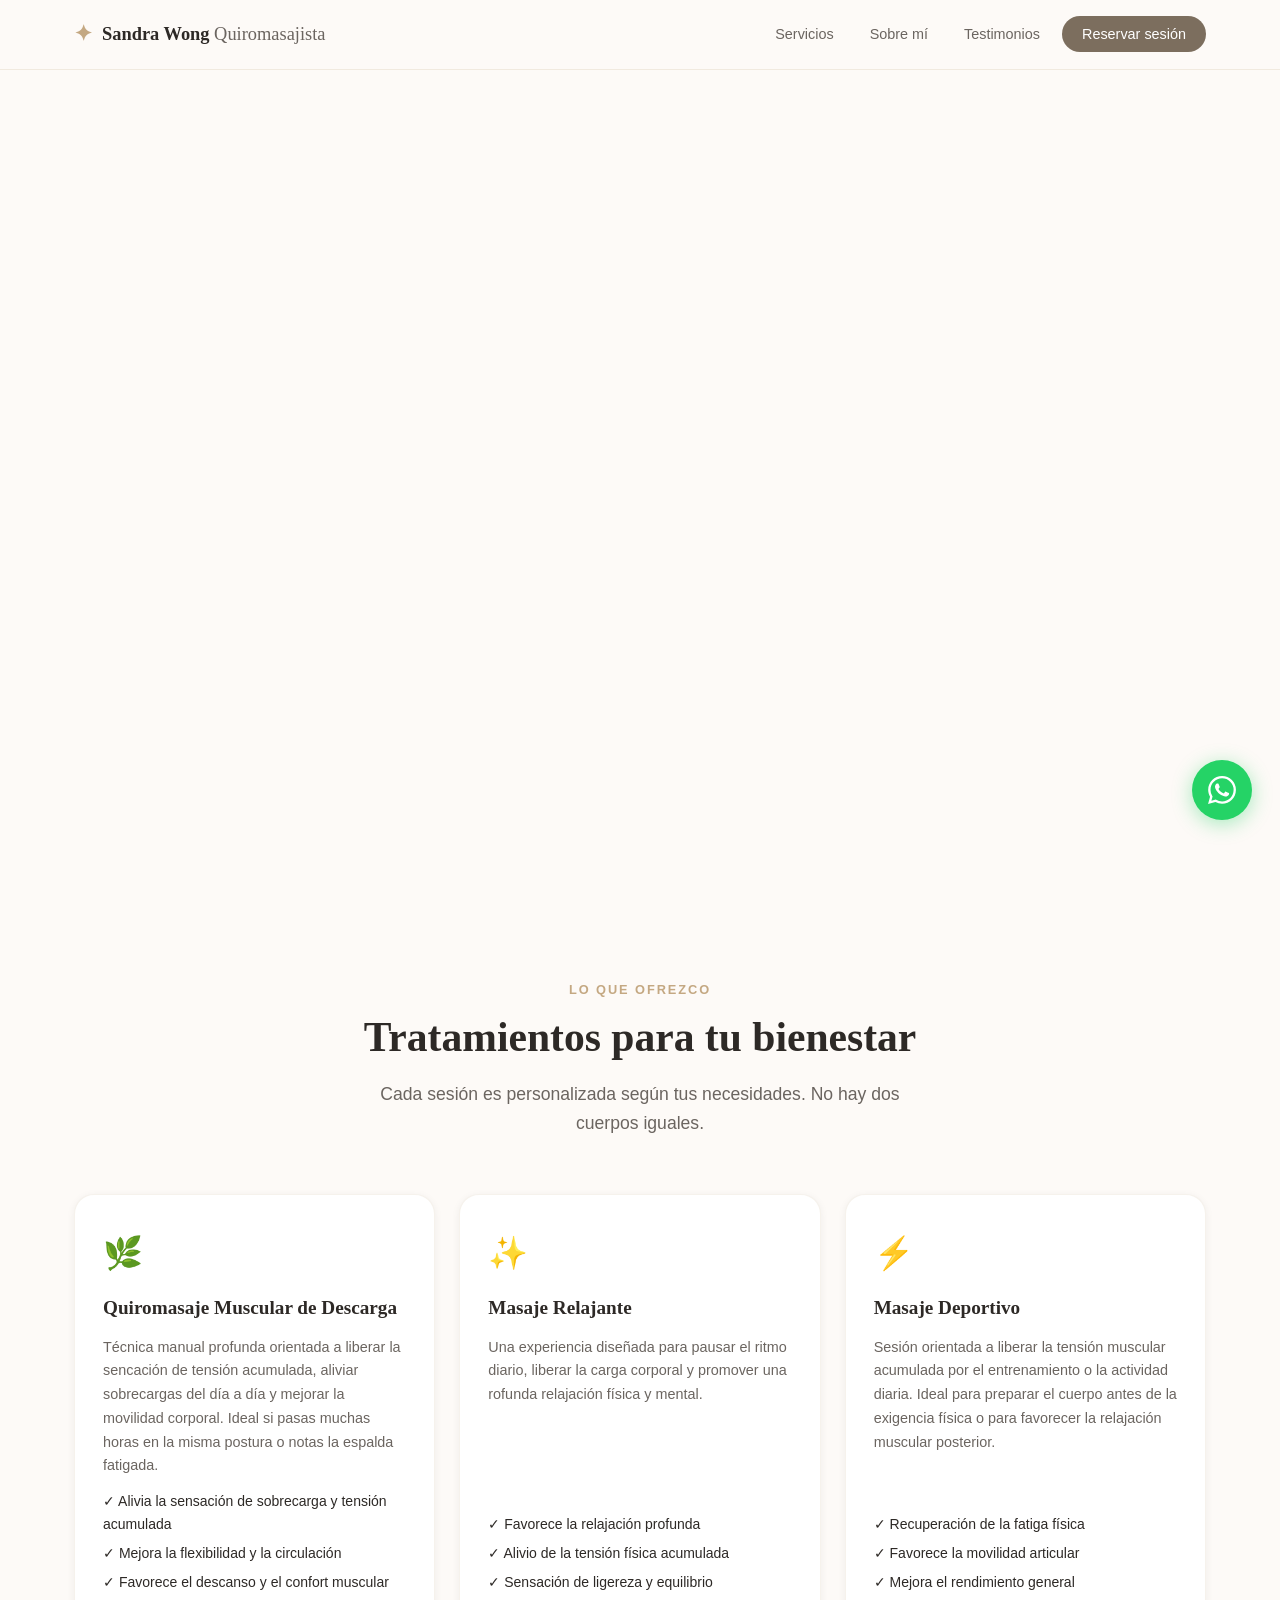
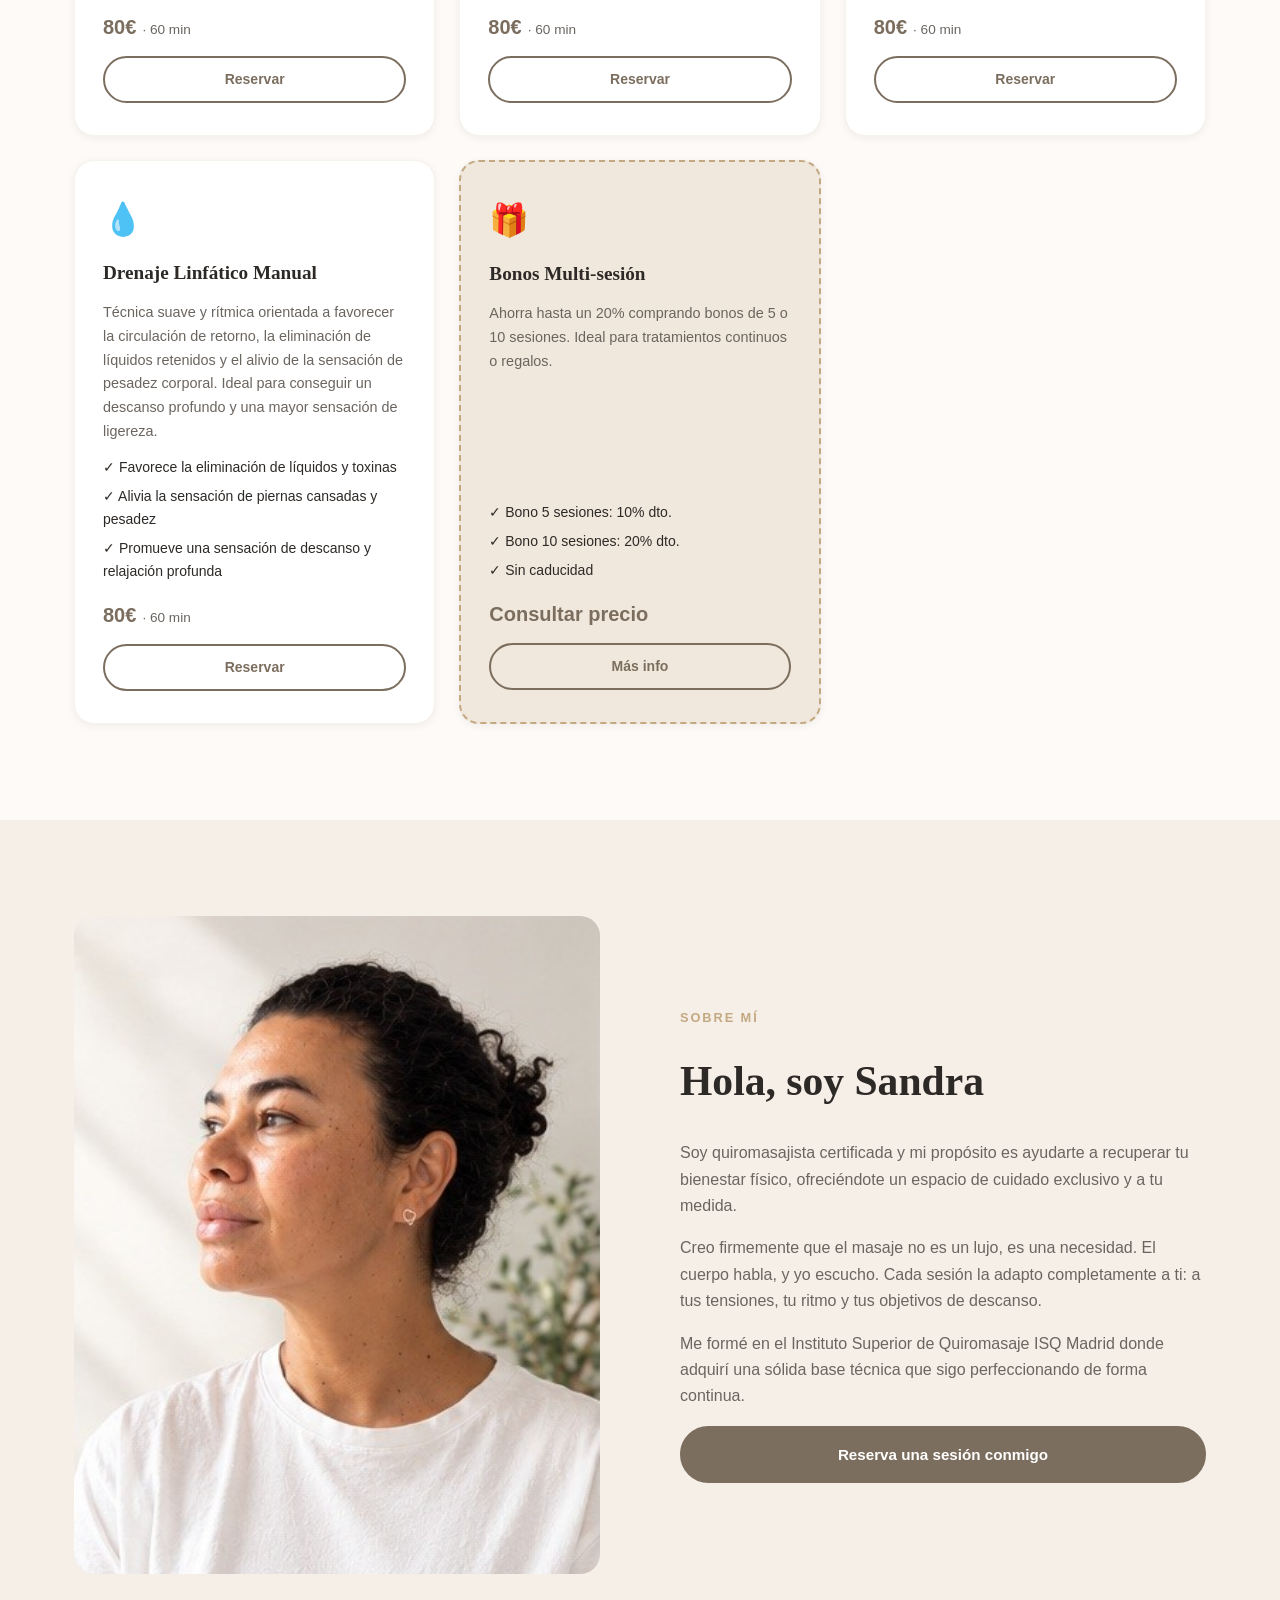
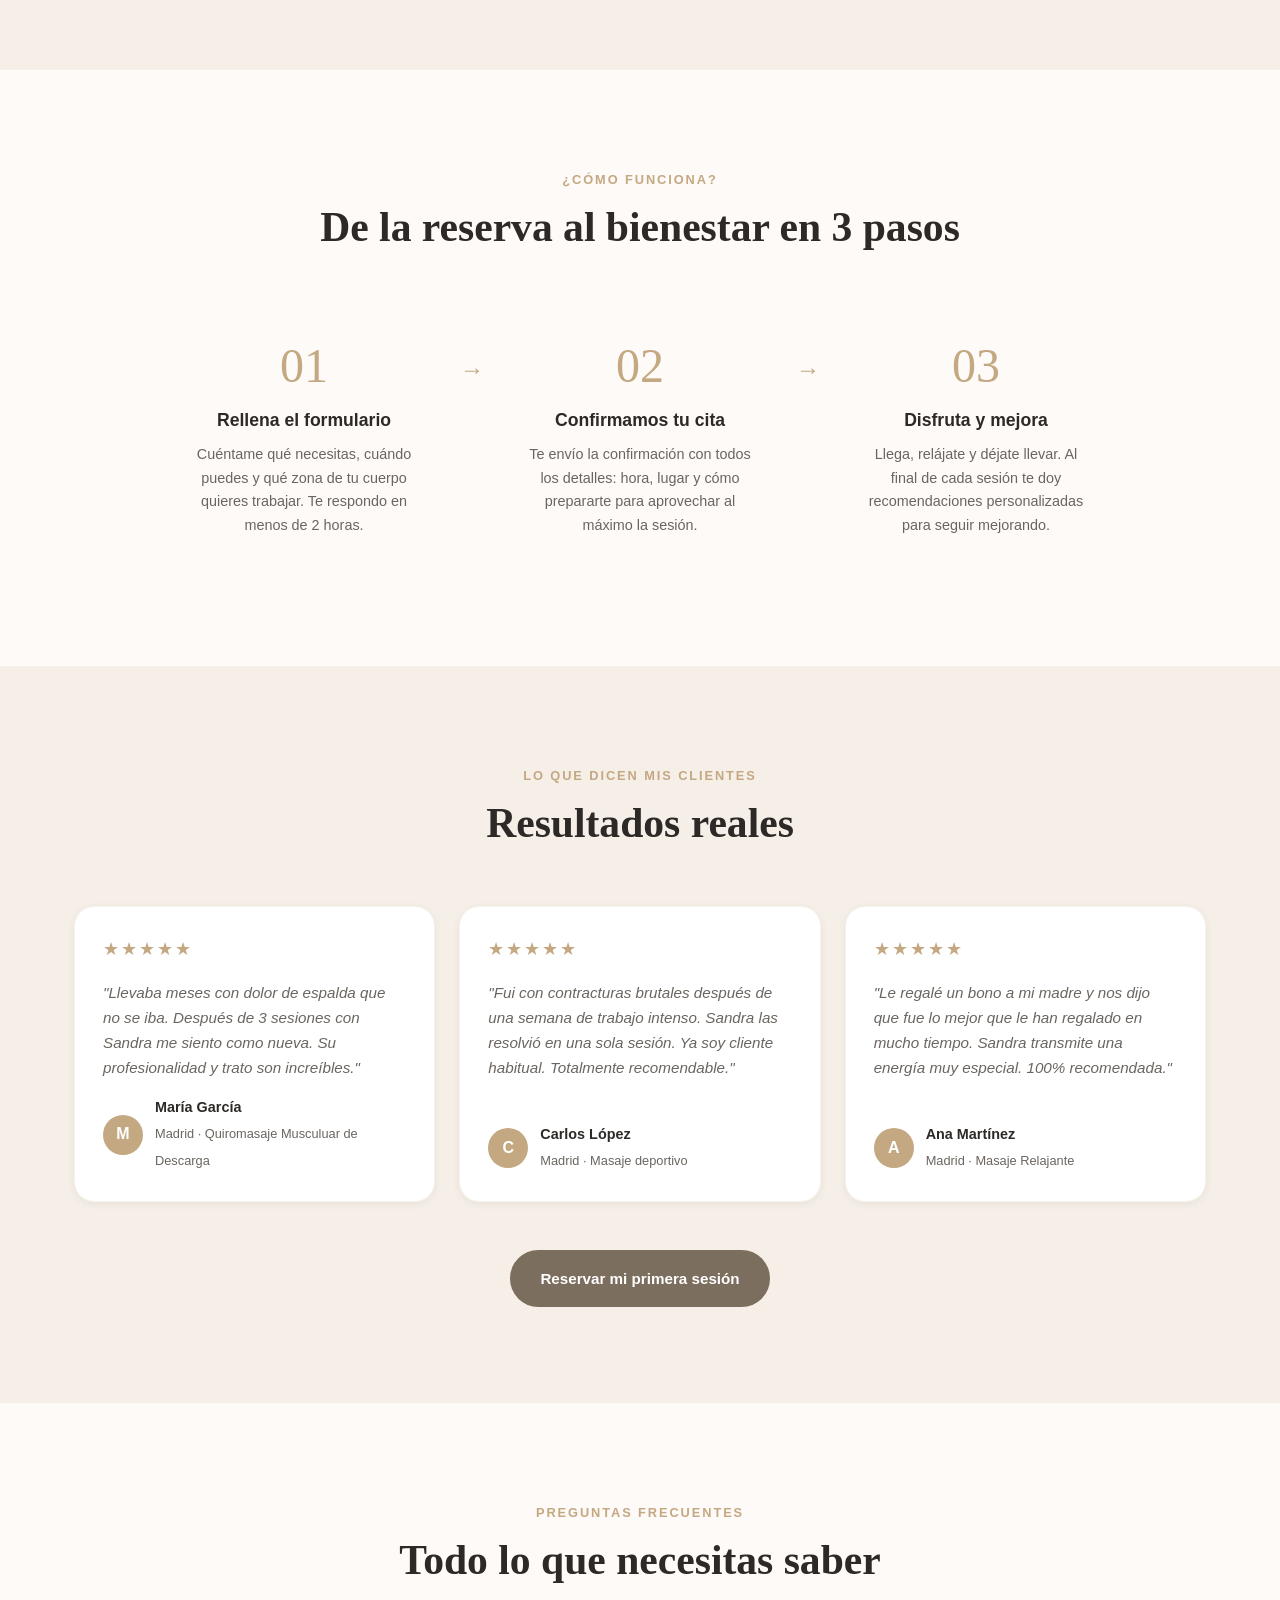
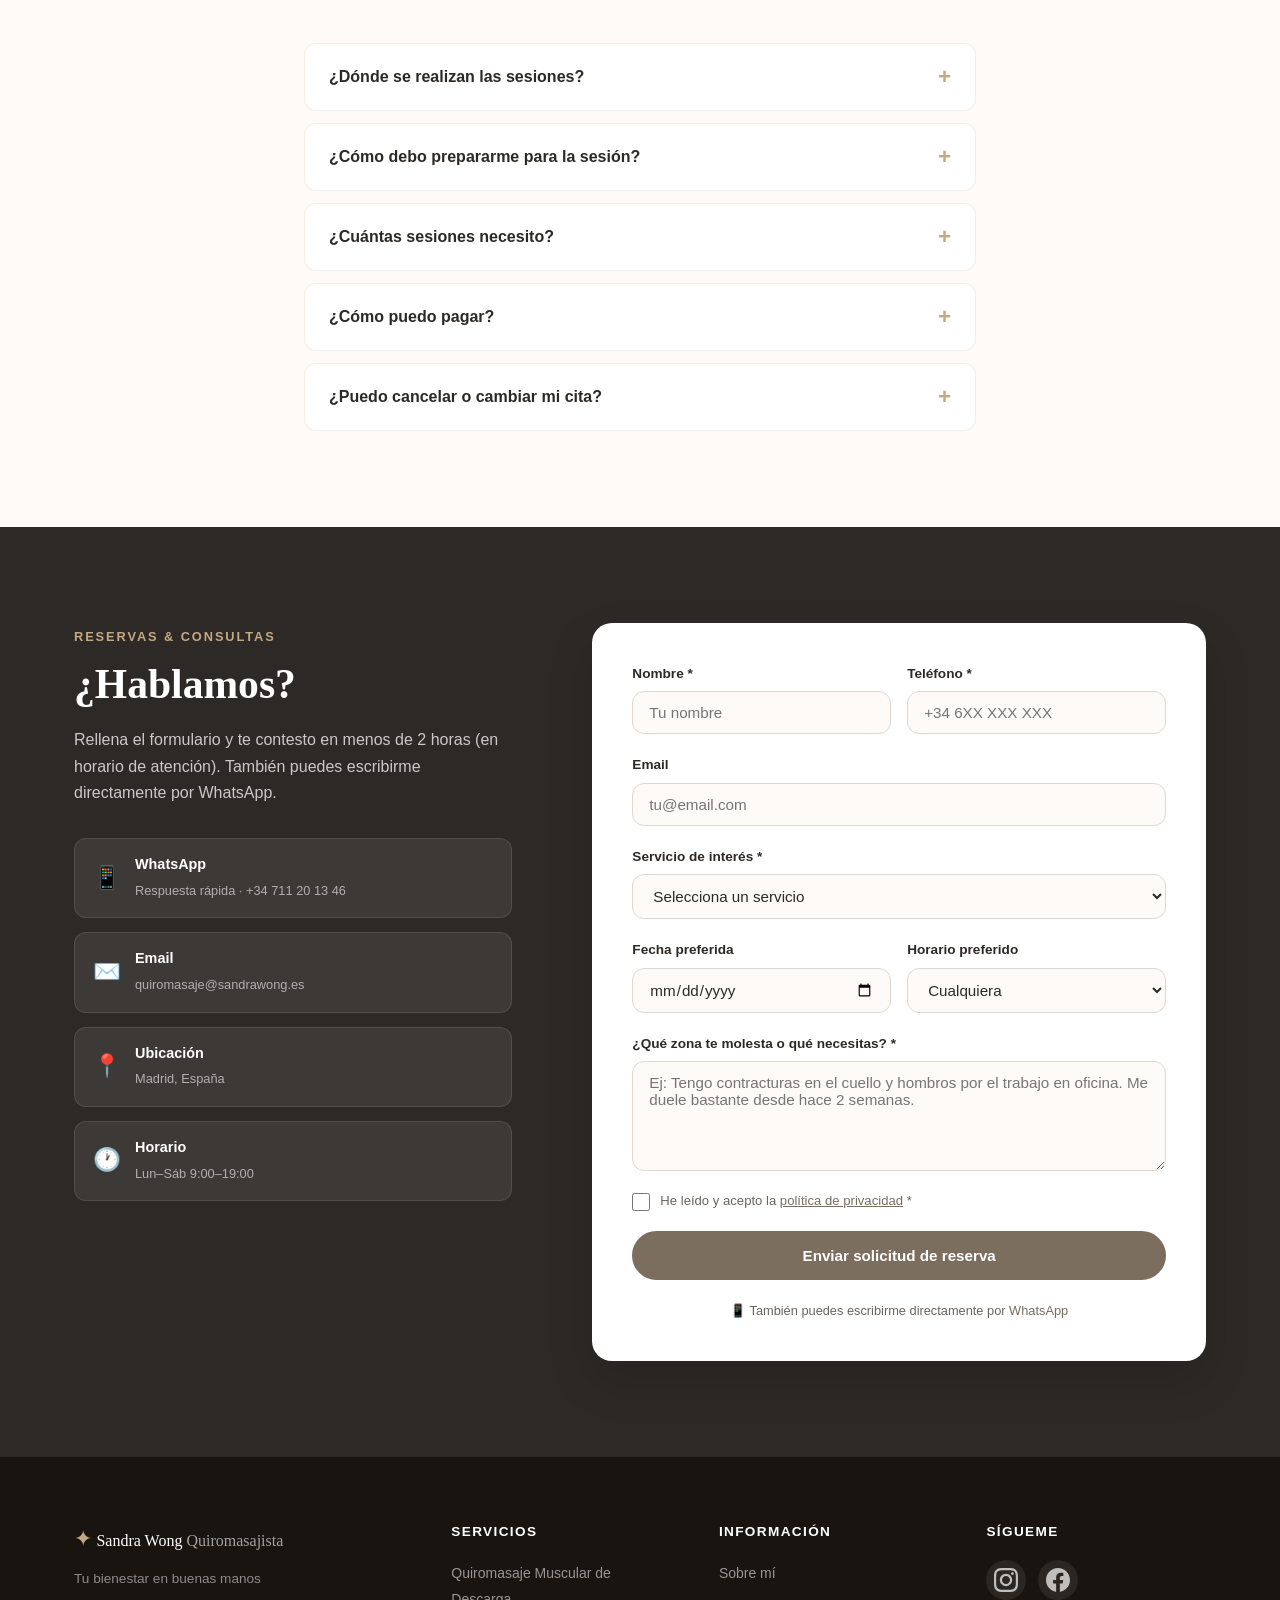
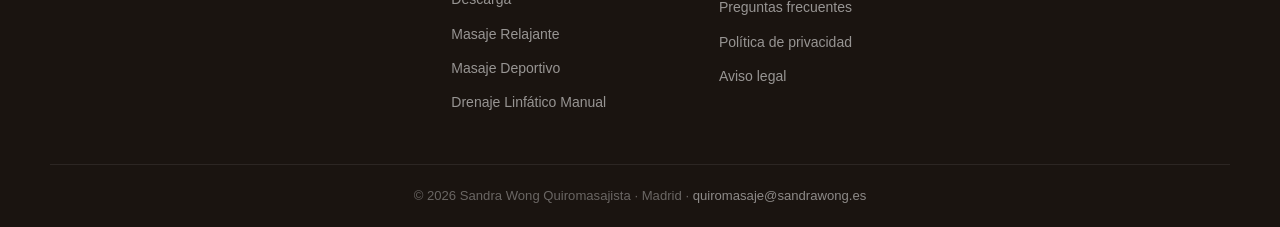
==== commit 1a6ebf53: "modificaiones: se elimina hero, para ser remplazado luego - se corrrigen textos." ====
--- a/index.html
+++ b/index.html
@@ -5,11 +5,11 @@
     <meta name="viewport" content="width=device-width, initial-scale=1.0" />
     <meta
       name="description"
-      content="Sandra - Quiromasajista profesional en Madrid. Masajes terapéuticos, relajantes y tratamientos de bienestar. Reserva tu sesión hoy."
+      content="Sandra - Quiromasajista profesional en Madrid. Masajes descontracturantes, relajantes y tratamientos de bienestar. Reserva tu sesión hoy."
     />
     <meta
       name="keywords"
-      content="quiromasaje Madrid, masaje terapéutico, bienestar, masaje relajante, quiromasajista, masaje deportivo"
+      content="quiromasaje Madrid, masaje descontracturante, bienestar, masaje relajante, quiromasajista, masaje deportivo"
     />
 
     <!-- Open Graph para Facebook Ads -->
@@ -19,7 +19,7 @@
     />
     <meta
       property="og:description"
-      content="Masajes terapéuticos y tratamientos de bienestar en Madrid. Primera sesión con descuento especial."
+      content="Masajes descontracturantes y tratamientos de bienestar en Madrid. Primera sesión con descuento especial."
     />
     <meta property="og:image" content="images/og-image.jpg" />
     <meta property="og:url" content="https://sandrawong.es" />
@@ -59,38 +59,7 @@
 
     <!-- ===== HERO ===== -->
     <section class="hero" id="hero">
-      <div class="hero__bg"></div>
-      <div class="container hero__content">
-        <span class="hero__eyebrow">Quiromasaje · Bienestar · Madrid</span>
-        <h1 class="hero__title">Tu cuerpo merece<br />cuidado de verdad</h1>
-        <p class="hero__subtitle">
-          Quiromasaje y tratamientos de bienestar personalizados para
-          descontracturar, liberar tensiones, reducir el estrés y recuperar tu
-          energía.
-        </p>
-        <div class="hero__actions">
-          <a href="#contacto" class="btn btn--primary"
-            >Reservar mi sesión ahora</a
-          >
-          <a href="#servicios" class="btn btn--ghost">Ver servicios</a>
-        </div>
-        <div class="hero__trust">
-          <div class="trust-item">
-            <strong>+200</strong>
-            <span>Clientes satisfechos</span>
-          </div>
-          <div class="trust-divider"></div>
-          <div class="trust-item">
-            <strong>5★</strong>
-            <span>Valoración media</span>
-          </div>
-          <div class="trust-divider"></div>
-          <div class="trust-item">
-            <strong>100%</strong>
-            <span>Profesional certificada</span>
-          </div>
-        </div>
-      </div>
+      
     </section>
 
     <!-- ===== SERVICIOS ===== -->
@@ -109,19 +78,19 @@
         <div class="services__grid">
           <div class="service-card">
             <div class="service-card__icon">🌿</div>
-            <h3 class="service-card__title">Quiromasaje descontracturante</h3>
+            <h3 class="service-card__title">Quiromasaje Muscular de Descarga</h3>
             <p class="service-card__desc">
-              Técnica manual profunda orientada a liberar la tensión muscular,
-              aliviar sobrecargas y mejorar la movilidad corporal. Ideal si
-              pasas muchas horas en la misma postura o notas la espalda cargada.
+              Técnica manual profunda orientada a liberar la sencación de tensión acumulada,
+              aliviar sobrecargas del día a día y mejorar la movilidad corporal. Ideal si
+              pasas muchas horas en la misma postura o notas la espalda fatigada.
             </p>
             <ul class="service-card__benefits">
-              <li>✓ Alivia sobrecargas y tensión acumulada</li>
+              <li>✓ Alivia la sensación de sobrecarga y tensión acumulada</li>
               <li>✓ Mejora la flexibilidad y la circulación</li>
               <li>✓ Favorece el descanso y el confort muscular</li>
             </ul>
             <div class="service-card__price">
-              <span class="price">Desde 80€</span>
+              <span class="price"> 80€</span>
               <span class="duration">· 60 min</span>
             </div>
             <a href="#contacto" class="btn btn--outline btn--sm">Reservar</a>
@@ -140,7 +109,7 @@
               <li>✓ Sensación de ligereza y equilibrio</li>
             </ul>
             <div class="service-card__price">
-              <span class="price">Desde 80€</span>
+              <span class="price"> 80€</span>
               <span class="duration">· 60 min</span>
             </div>
             <a href="#contacto" class="btn btn--outline btn--sm">Reservar</a>
@@ -152,7 +121,7 @@
             <p class="service-card__desc">
               Sesión orientada a liberar la tensión muscular acumulada por el
               entrenamiento o la actividad diaria. Ideal para preparar el cuerpo
-              antes de la exigencia física o para favorecer la relajacion
+              antes de la exigencia física o para favorecer la relajación
               muscular posterior.
             </p>
             <ul class="service-card__benefits">
@@ -161,7 +130,7 @@
               <li>✓ Mejora el rendimiento general</li>
             </ul>
             <div class="service-card__price">
-              <span class="price">Desde 80€</span>
+              <span class="price"> 80€</span>
               <span class="duration">· 60 min</span>
             </div>
             <a href="#contacto" class="btn btn--outline btn--sm">Reservar</a>
@@ -169,7 +138,7 @@
 
           <div class="service-card">
             <div class="service-card__icon">💧</div>
-            <h3 class="service-card__title">Drenaje Linfático Corporal</h3>
+            <h3 class="service-card__title">Drenaje Linfático Manual</h3>
             <p class="service-card__desc">
               Técnica suave y rítmica orientada a favorecer la circulación de
               retorno, la eliminación de líquidos retenidos y el alivio de la
@@ -184,7 +153,7 @@
               </li>
             </ul>
             <div class="service-card__price">
-              <span class="price">Desde 80€</span>
+              <span class="price"> 80€</span>
               <span class="duration">· 60 min</span>
             </div>
             <a href="#contacto" class="btn btn--outline btn--sm">Reservar</a>
@@ -237,7 +206,7 @@
             ti: a tus tensiones, tu ritmo y tus objetivos de descanso.
           </p>
           <p>
-            Me formé en instituto superior de quiromasaje ISQ Madrid donde
+            Me formé en el Instituto Superior de Quiromasaje ISQ Madrid donde
             adquirí una sólida base técnica que sigo perfeccionando de forma
             continua.
           </p>
@@ -306,7 +275,7 @@
               <div class="testimonial__avatar">M</div>
               <div>
                 <strong>María García</strong>
-                <small>Madrid · Quiromasaje Descontracturante</small>
+                <small>Madrid · Quiromasaje Musculuar de Descarga</small>
               </div>
             </div>
           </div>
@@ -525,12 +494,12 @@
               <select id="servicio" name="servicio" required>
                 <option value="">Selecciona un servicio</option>
                 <option value="quiromasaje-descontracturante">
-                  Quiromasaje Descontracturante (70€)
+                  Quiromasaje Muscular de Descarga (70€)
                 </option>
                 <option value="masaje-relajante">Masaje Relajante (70€)</option>
                 <option value="masaje-deportivo">Masaje Deportivo (70€)</option>
                 <option value="masaje-linfatico">
-                  Masaje Linfático Corporal (70€)
+                  Masaje Linfático Manual (70€)
                 </option>
                 <option value="bono">Bono Multi-sesión</option>
                 <option value="no-se">No sé, necesito orientación</option>
@@ -622,10 +591,10 @@
         <div class="footer__links">
           <h4>Servicios</h4>
           <ul>
-            <li><a href="#servicios">Quiromasaje Descontracturante</a></li>
+            <li><a href="#servicios">Quiromasaje Muscular de Descarga</a></li>
             <li><a href="#servicios">Masaje Relajante</a></li>
             <li><a href="#servicios">Masaje Deportivo</a></li>
-            <li><a href="#servicios">Drenaje Linfático Corporal</a></li>
+            <li><a href="#servicios">Drenaje Linfático Manual</a></li>
           </ul>
         </div>
         <div class="footer__links">
--- a/css/styles.css
+++ b/css/styles.css
@@ -258,81 +258,6 @@
   align-items: center;
   overflow: hidden;
 }
-.hero__bg {
-  position: absolute;
-  inset: 0;
-  background-image:
-    linear-gradient(135deg, rgba(61, 46, 34, 0.72), rgba(92, 74, 56, 0.8)),
-    url("../images/foto_2_frontal_fondo_claro_01.jpg");
-  background-size: cover;
-  background-position: center;
-  z-index: 0;
-}
-.hero__bg::after {
-  content: "";
-  position: absolute;
-  inset: 0;
-  background: url("data:image/svg+xml,%3Csvg width='60' height='60' viewBox='0 0 60 60' xmlns='http://www.w3.org/2000/svg'%3E%3Cg fill='none' fill-rule='evenodd'%3E%3Cg fill='%23ffffff' fill-opacity='0.03'%3E%3Cpath d='M36 34v-4h-2v4h-4v2h4v4h2v-4h4v-2h-4zm0-30V0h-2v4h-4v2h4v4h2V6h4V4h-4zM6 34v-4H4v4H0v2h4v4h2v-4h4v-2H6zM6 4V0H4v4H0v2h4v4h2V6h4V4H6z'/%3E%3C/g%3E%3C/g%3E%3C/svg%3E");
-}
-.hero__content {
-  position: relative;
-  z-index: 1;
-  color: var(--color-white);
-  max-width: 680px;
-  padding: 80px 24px;
-}
-.hero__eyebrow {
-  display: inline-block;
-  font-size: 0.8rem;
-  letter-spacing: 0.2em;
-  text-transform: uppercase;
-  color: var(--color-accent);
-  margin-bottom: 20px;
-  font-weight: 600;
-}
-.hero__title {
-  font-family: var(--font-heading);
-  font-size: clamp(2.4rem, 6vw, 4rem);
-  line-height: 1.15;
-  margin-bottom: 20px;
-  color: var(--color-white);
-}
-.hero__subtitle {
-  font-size: 1.15rem;
-  color: rgba(255, 255, 255, 0.82);
-  margin-bottom: 36px;
-  max-width: 520px;
-}
-.hero__actions {
-  display: flex;
-  gap: 14px;
-  flex-wrap: wrap;
-  margin-bottom: 48px;
-}
-.hero__trust {
-  display: flex;
-  align-items: center;
-  gap: 24px;
-  flex-wrap: wrap;
-}
-.trust-item {
-  display: flex;
-  flex-direction: column;
-}
-.trust-item strong {
-  font-size: 1.5rem;
-  font-family: var(--font-heading);
-  color: var(--color-accent);
-}
-.trust-item span {
-  font-size: 0.8rem;
-  color: rgba(255, 255, 255, 0.7);
-}
-.trust-divider {
-  width: 1px;
-  height: 40px;
-  background: rgba(255, 255, 255, 0.2);
-}
 
 /* ---- SERVICES GRID ---- */
 .services__grid {
@@ -438,6 +363,7 @@
   width: 100%;
   height: 100%;
   object-fit: cover;
+  object-position: center 30%;
 }
 .about__photo-placeholder {
   display: flex;
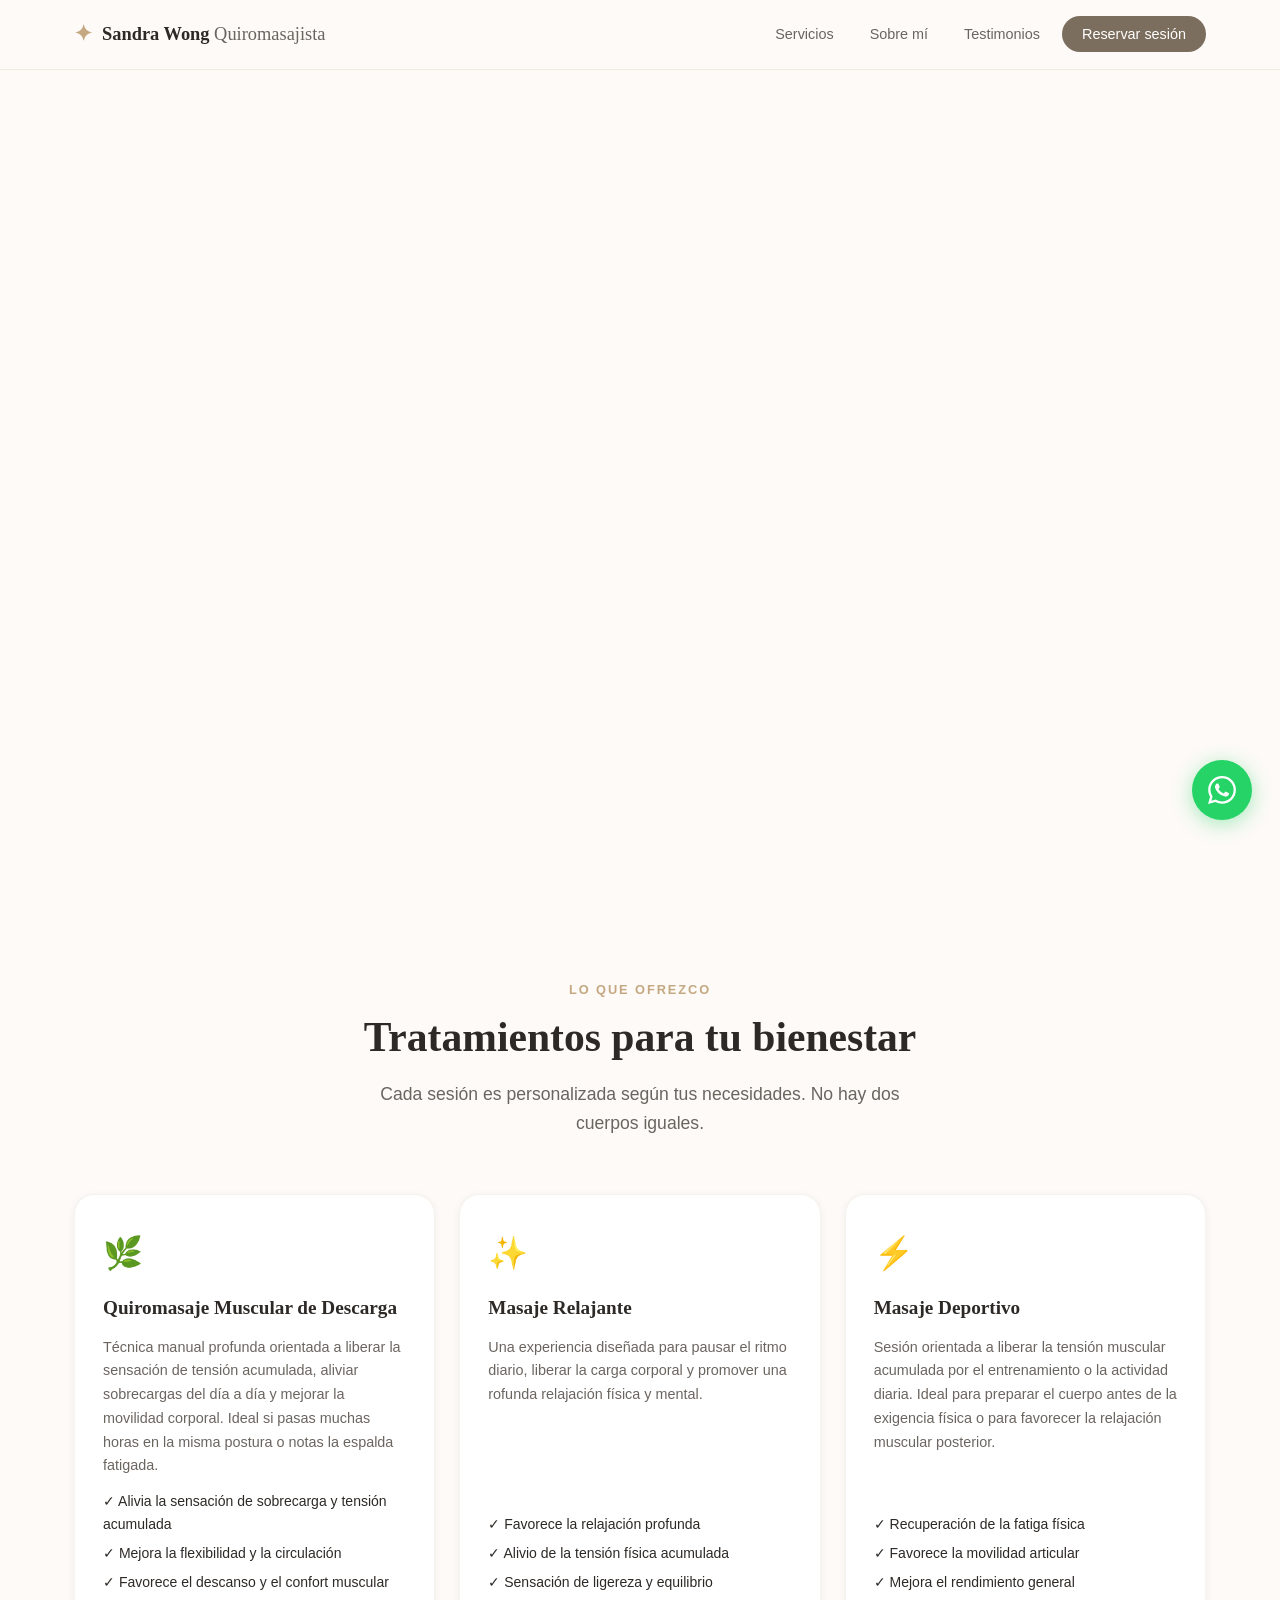
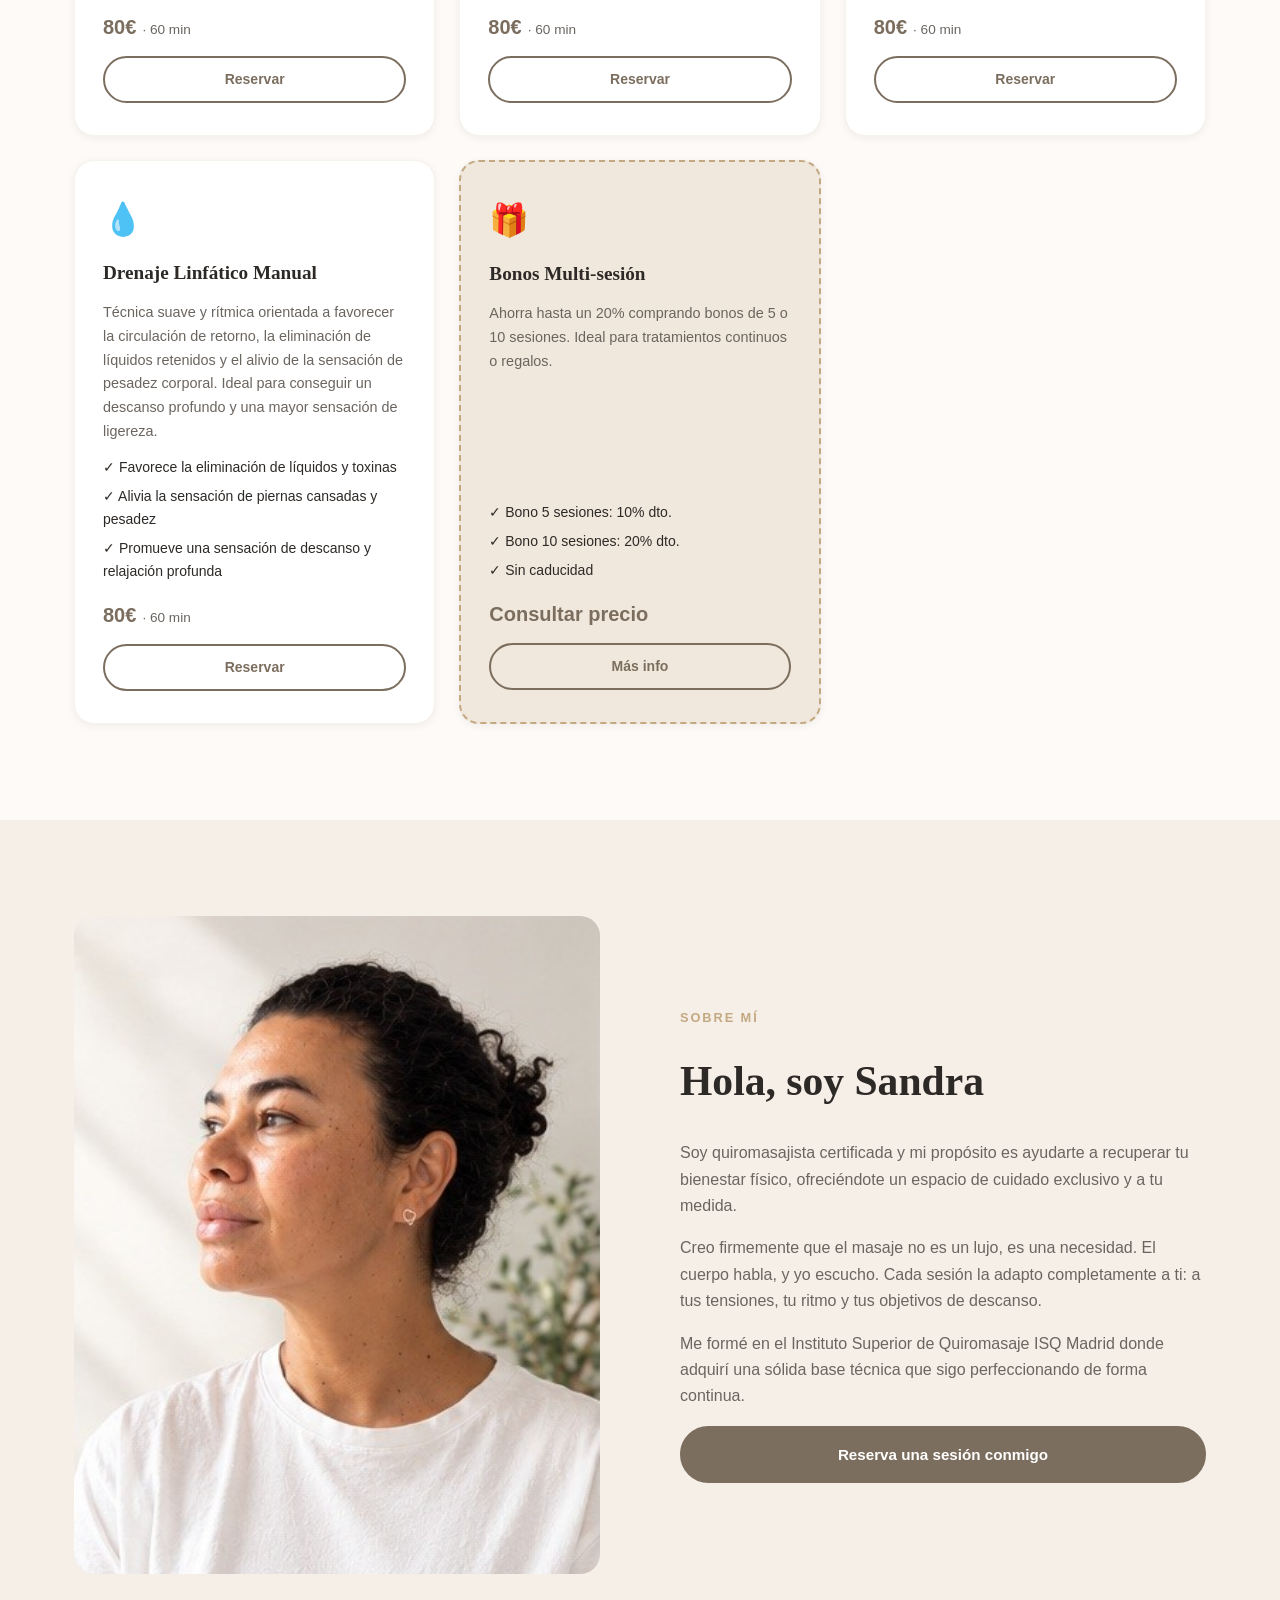
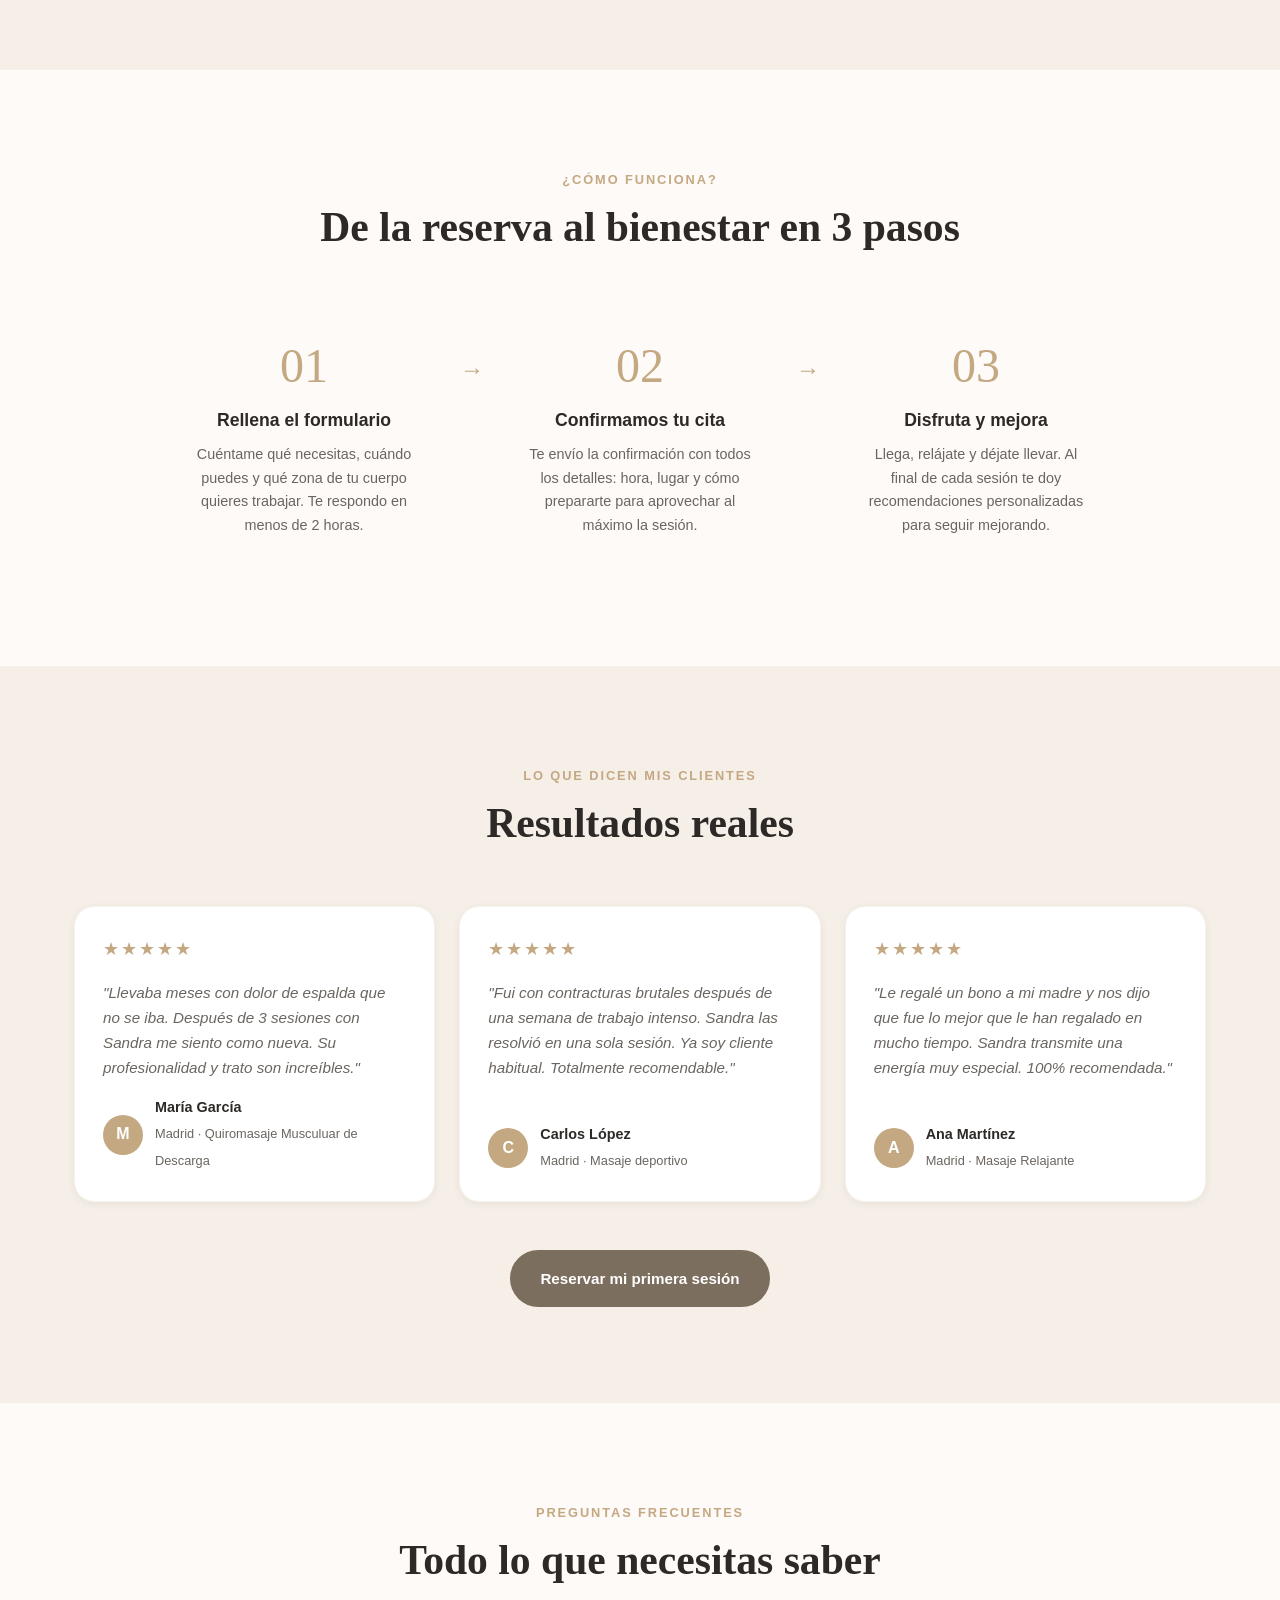
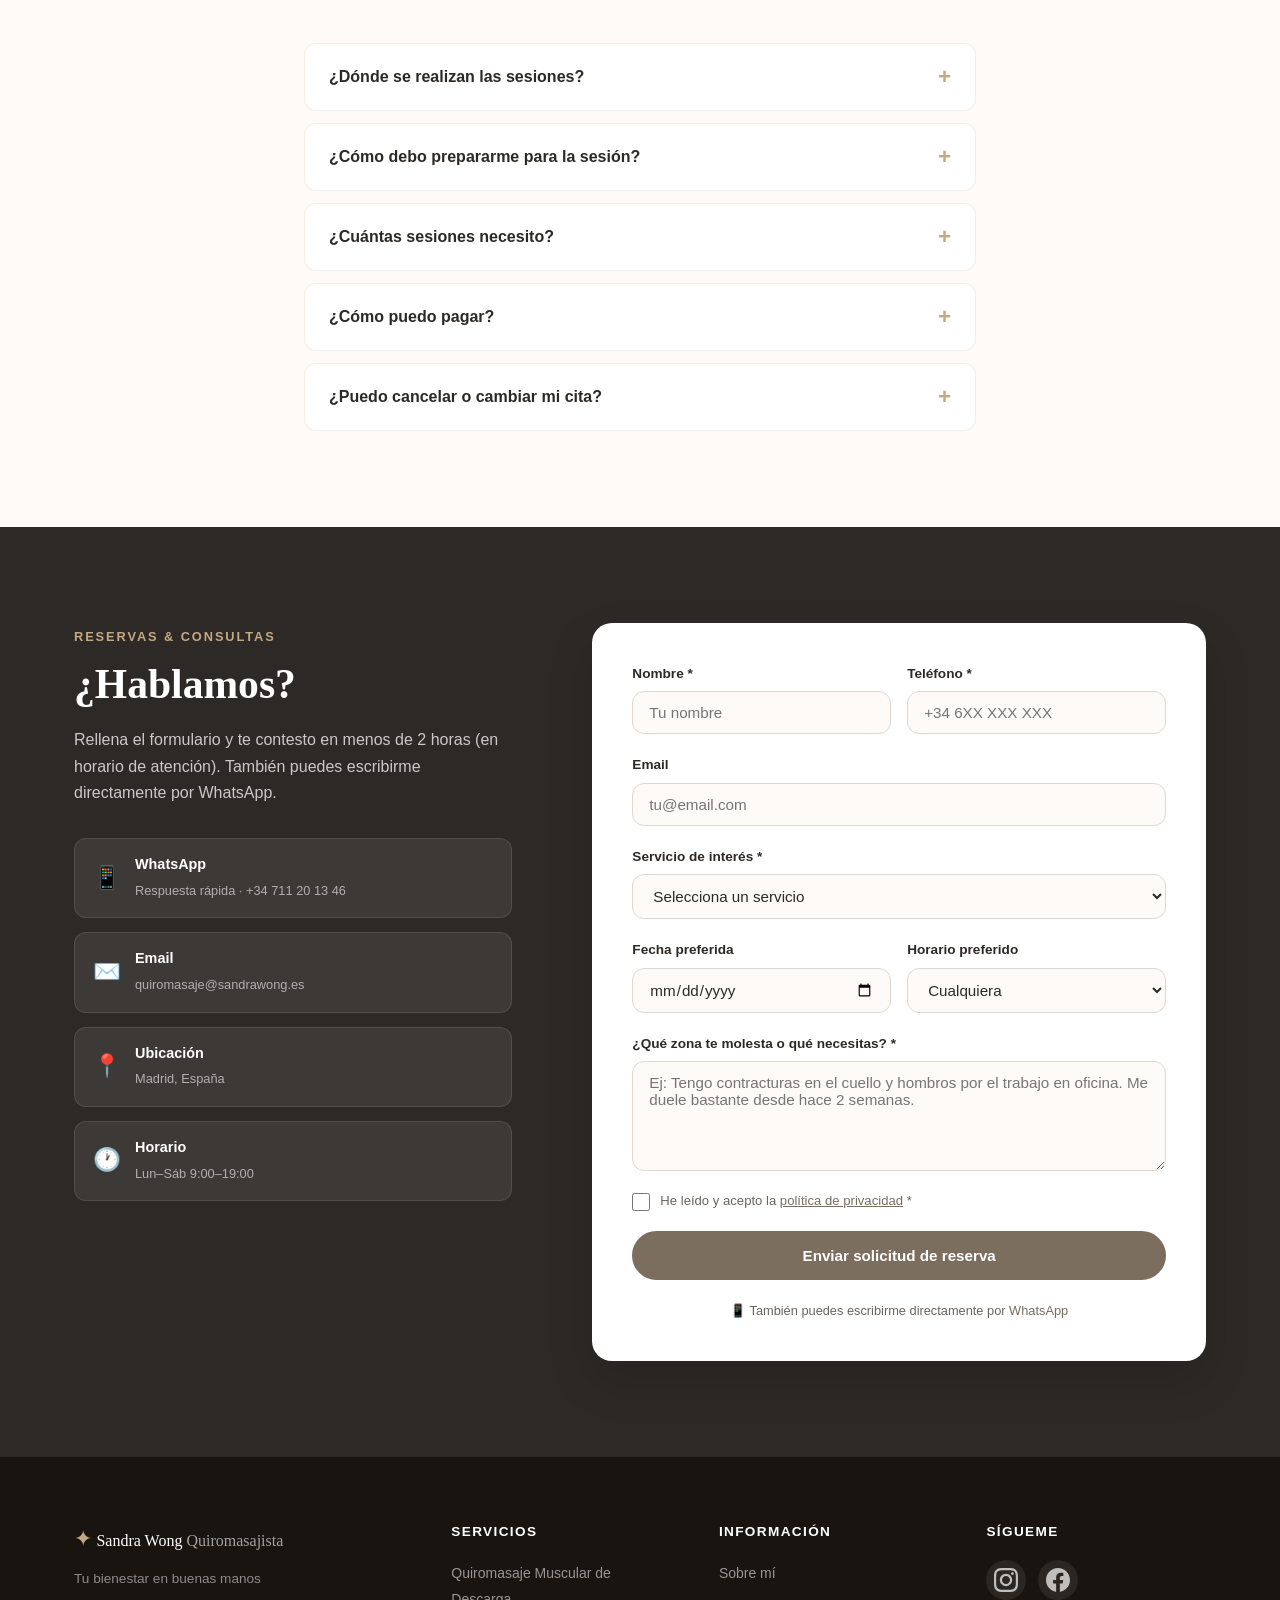
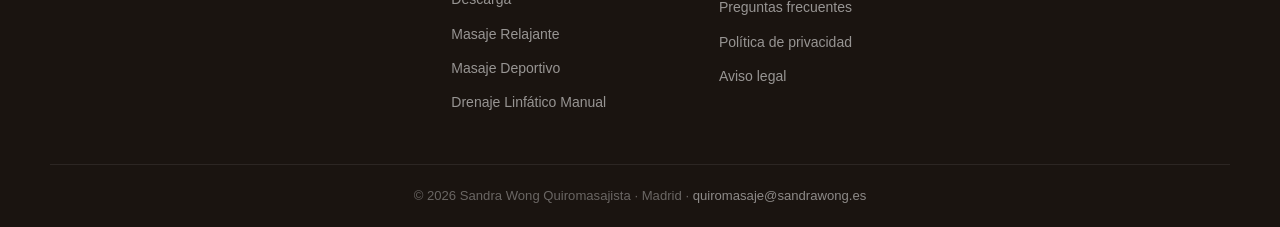
==== commit 475c36d2: "Se actualiza "Politicas de Privacidad"" ====
--- a/index.html
+++ b/index.html
@@ -58,9 +58,7 @@
     </header>
 
     <!-- ===== HERO ===== -->
-    <section class="hero" id="hero">
-      
-    </section>
+    <section class="hero" id="hero"></section>
 
     <!-- ===== SERVICIOS ===== -->
     <section class="section" id="servicios">
@@ -78,11 +76,14 @@
         <div class="services__grid">
           <div class="service-card">
             <div class="service-card__icon">🌿</div>
-            <h3 class="service-card__title">Quiromasaje Muscular de Descarga</h3>
+            <h3 class="service-card__title">
+              Quiromasaje Muscular de Descarga
+            </h3>
             <p class="service-card__desc">
-              Técnica manual profunda orientada a liberar la sencación de tensión acumulada,
-              aliviar sobrecargas del día a día y mejorar la movilidad corporal. Ideal si
-              pasas muchas horas en la misma postura o notas la espalda fatigada.
+              Técnica manual profunda orientada a liberar la sensación de
+              tensión acumulada, aliviar sobrecargas del día a día y mejorar la
+              movilidad corporal. Ideal si pasas muchas horas en la misma
+              postura o notas la espalda fatigada.
             </p>
             <ul class="service-card__benefits">
               <li>✓ Alivia la sensación de sobrecarga y tensión acumulada</li>
@@ -494,12 +495,12 @@
               <select id="servicio" name="servicio" required>
                 <option value="">Selecciona un servicio</option>
                 <option value="quiromasaje-descontracturante">
-                  Quiromasaje Muscular de Descarga (70€)
+                  Quiromasaje Muscular de Descarga (80€)
                 </option>
-                <option value="masaje-relajante">Masaje Relajante (70€)</option>
-                <option value="masaje-deportivo">Masaje Deportivo (70€)</option>
+                <option value="masaje-relajante">Masaje Relajante (80€)</option>
+                <option value="masaje-deportivo">Masaje Deportivo (80€)</option>
                 <option value="masaje-linfatico">
-                  Masaje Linfático Manual (70€)
+                  Masaje Linfático Manual (80€)
                 </option>
                 <option value="bono">Bono Multi-sesión</option>
                 <option value="no-se">No sé, necesito orientación</option>
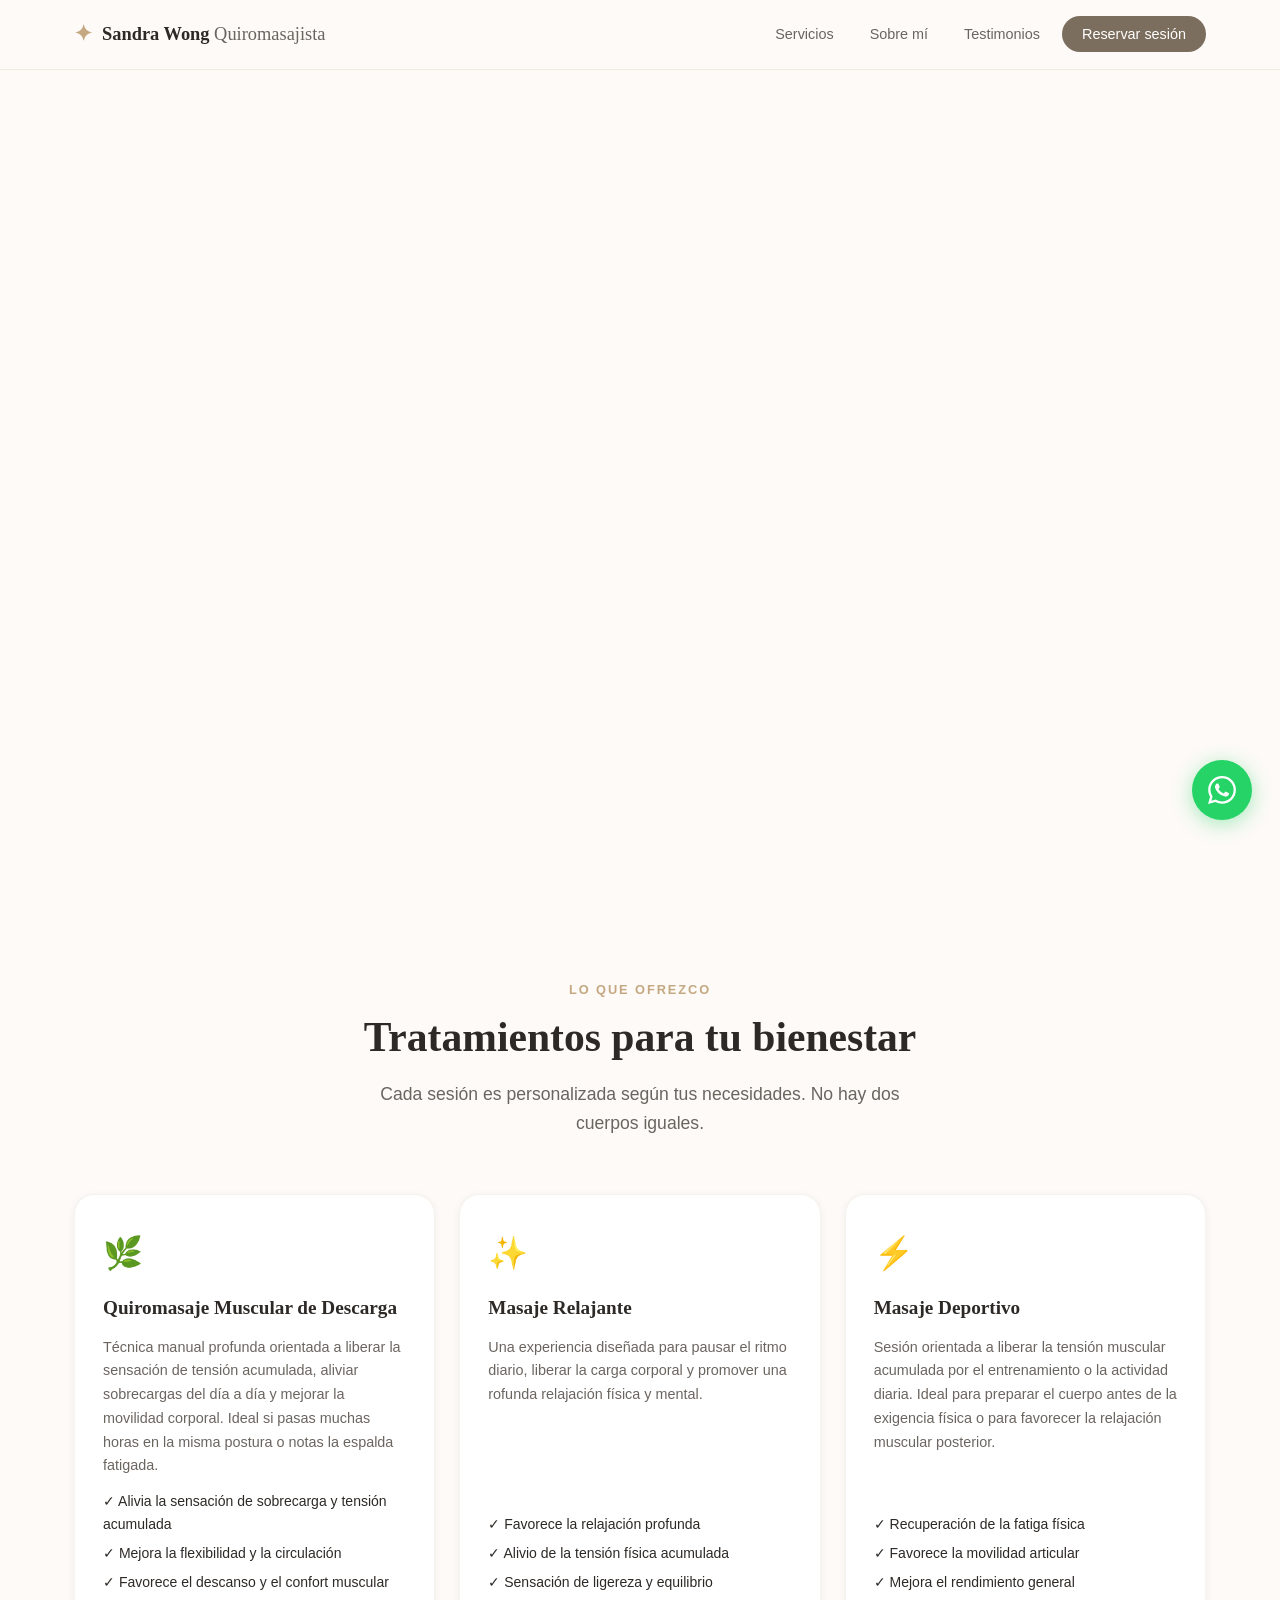
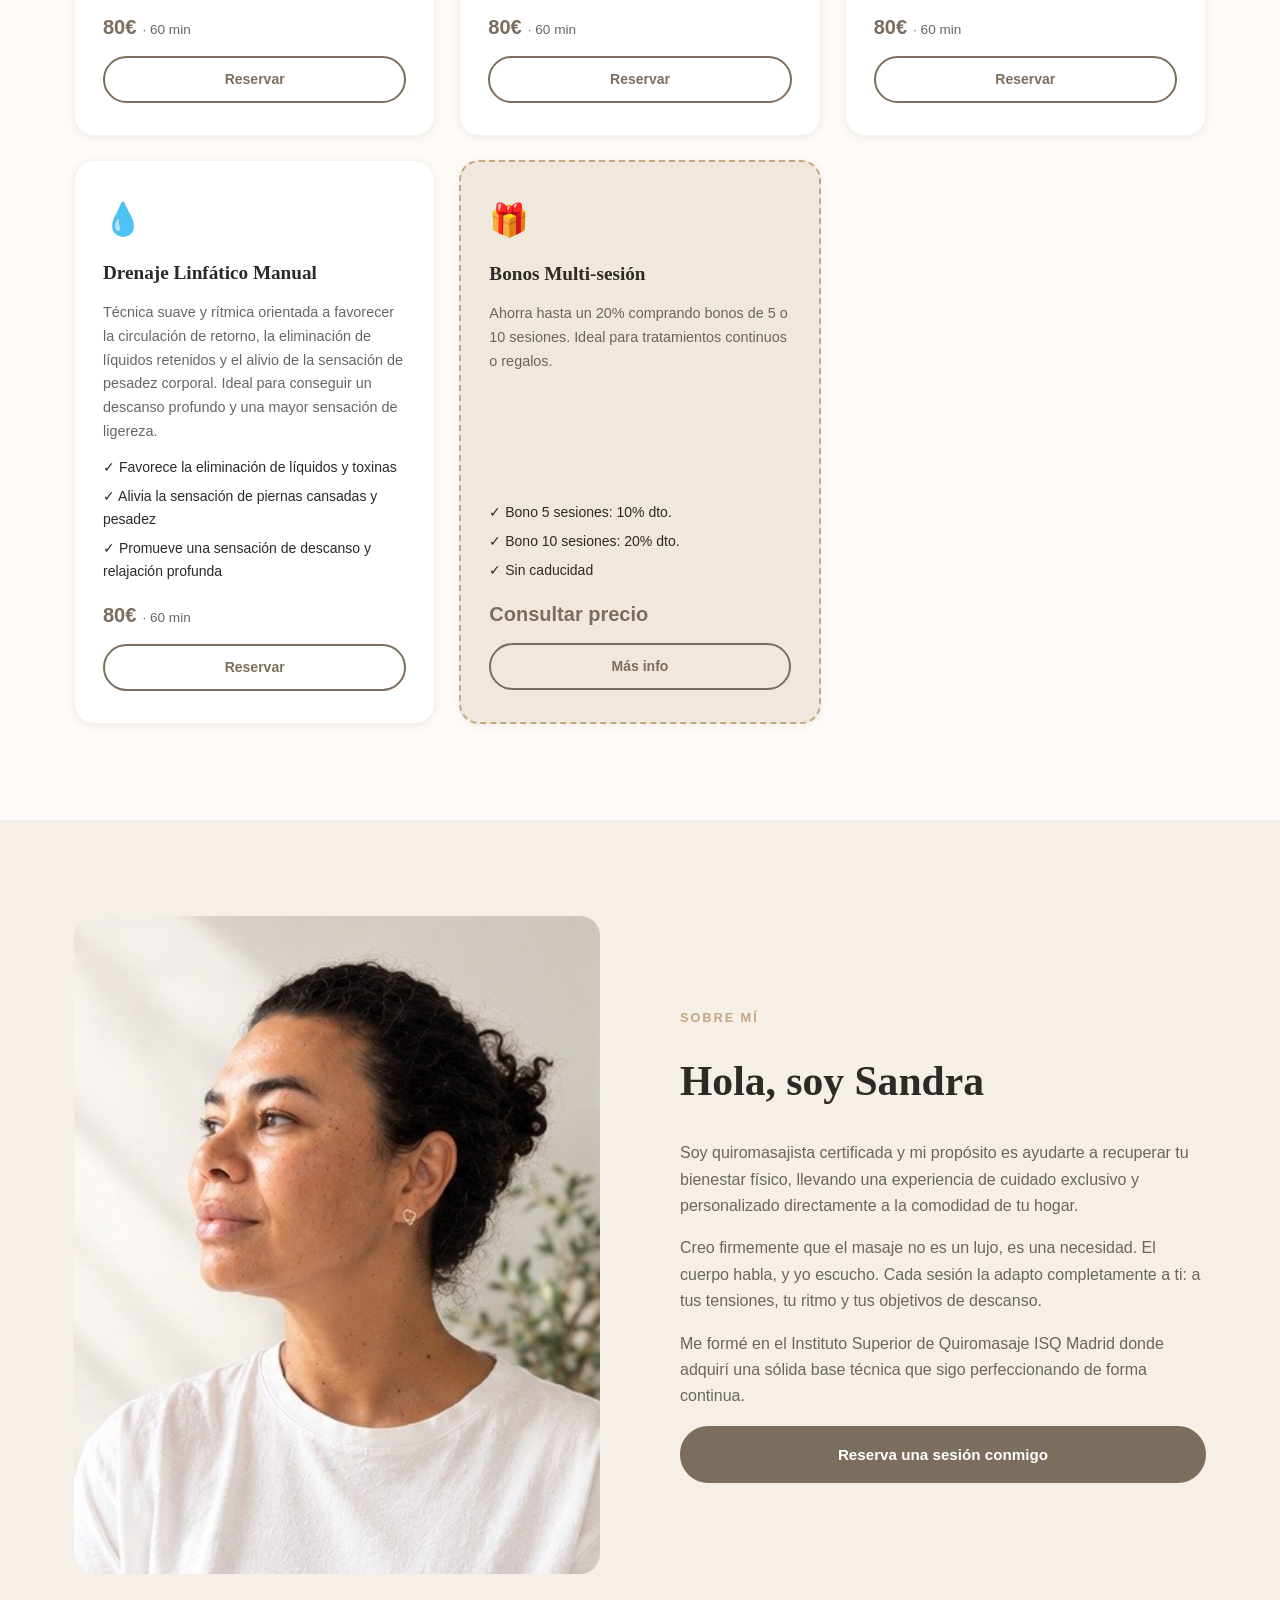
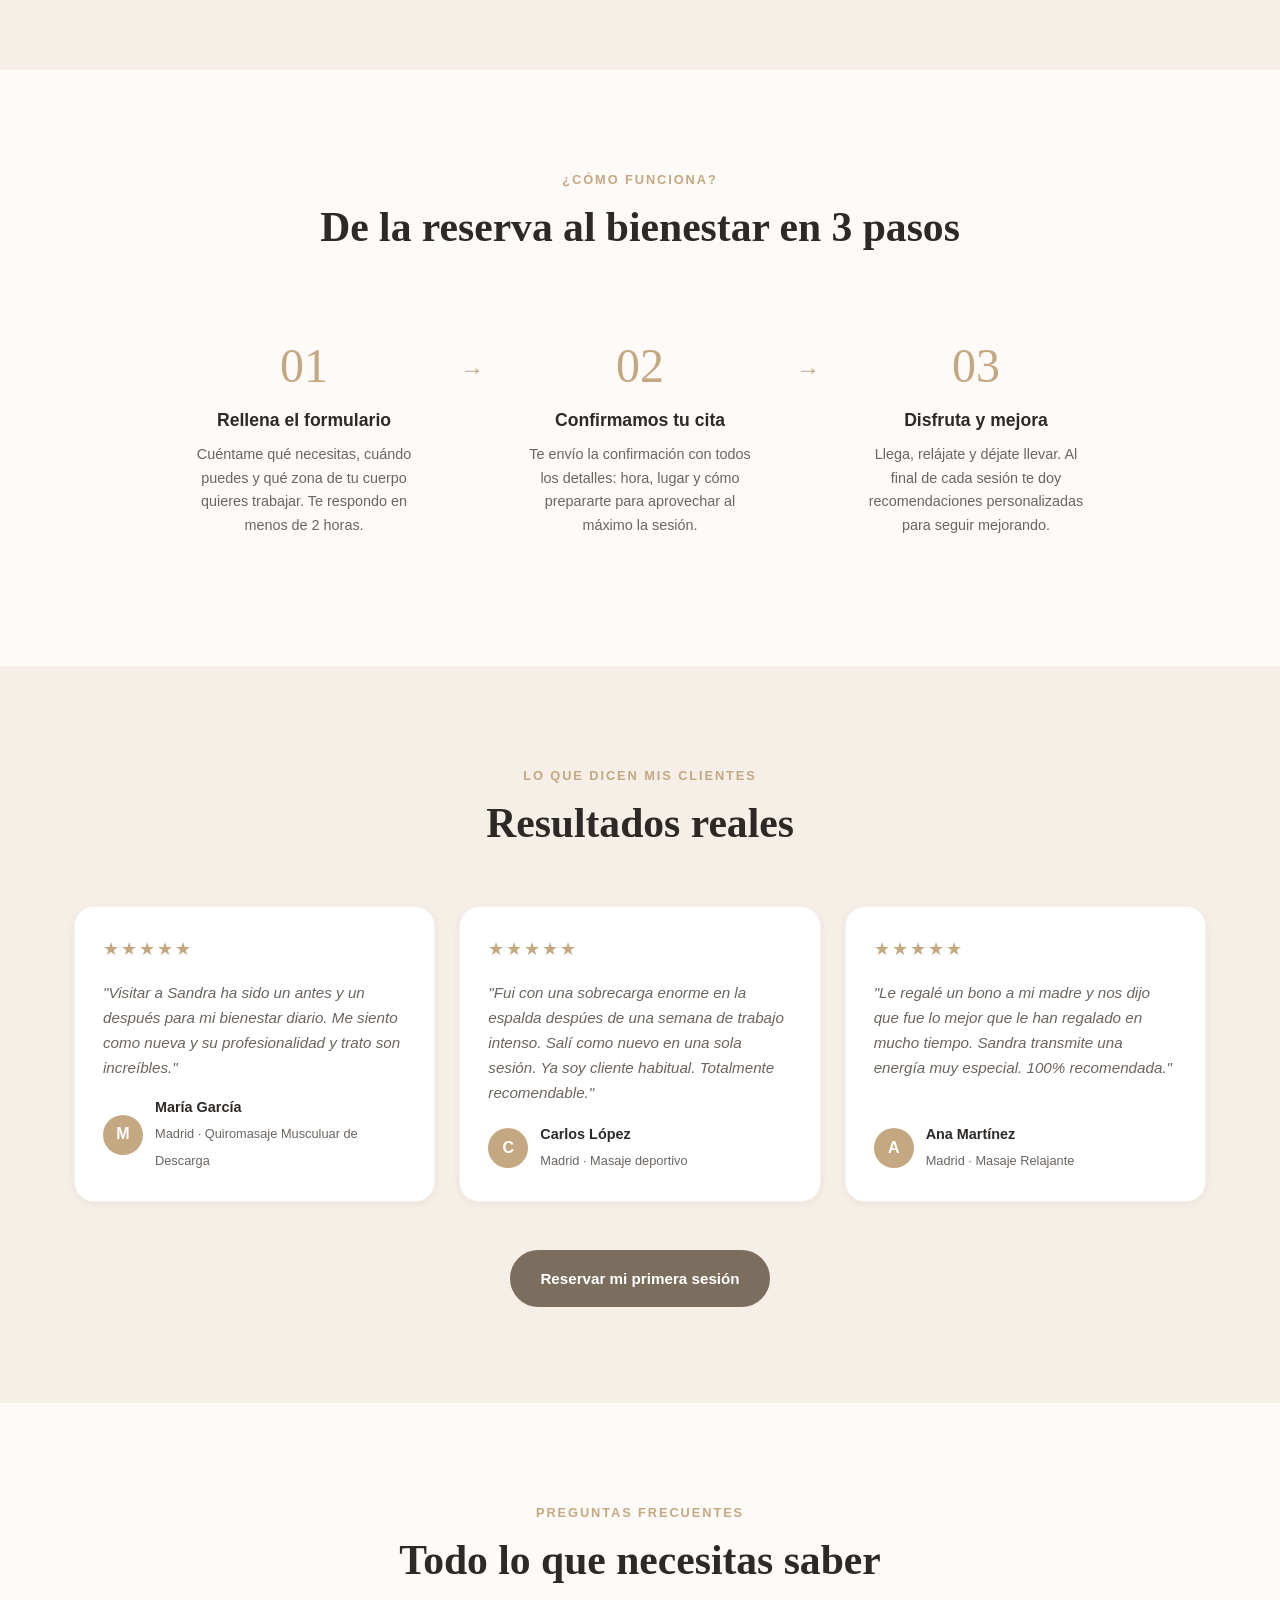
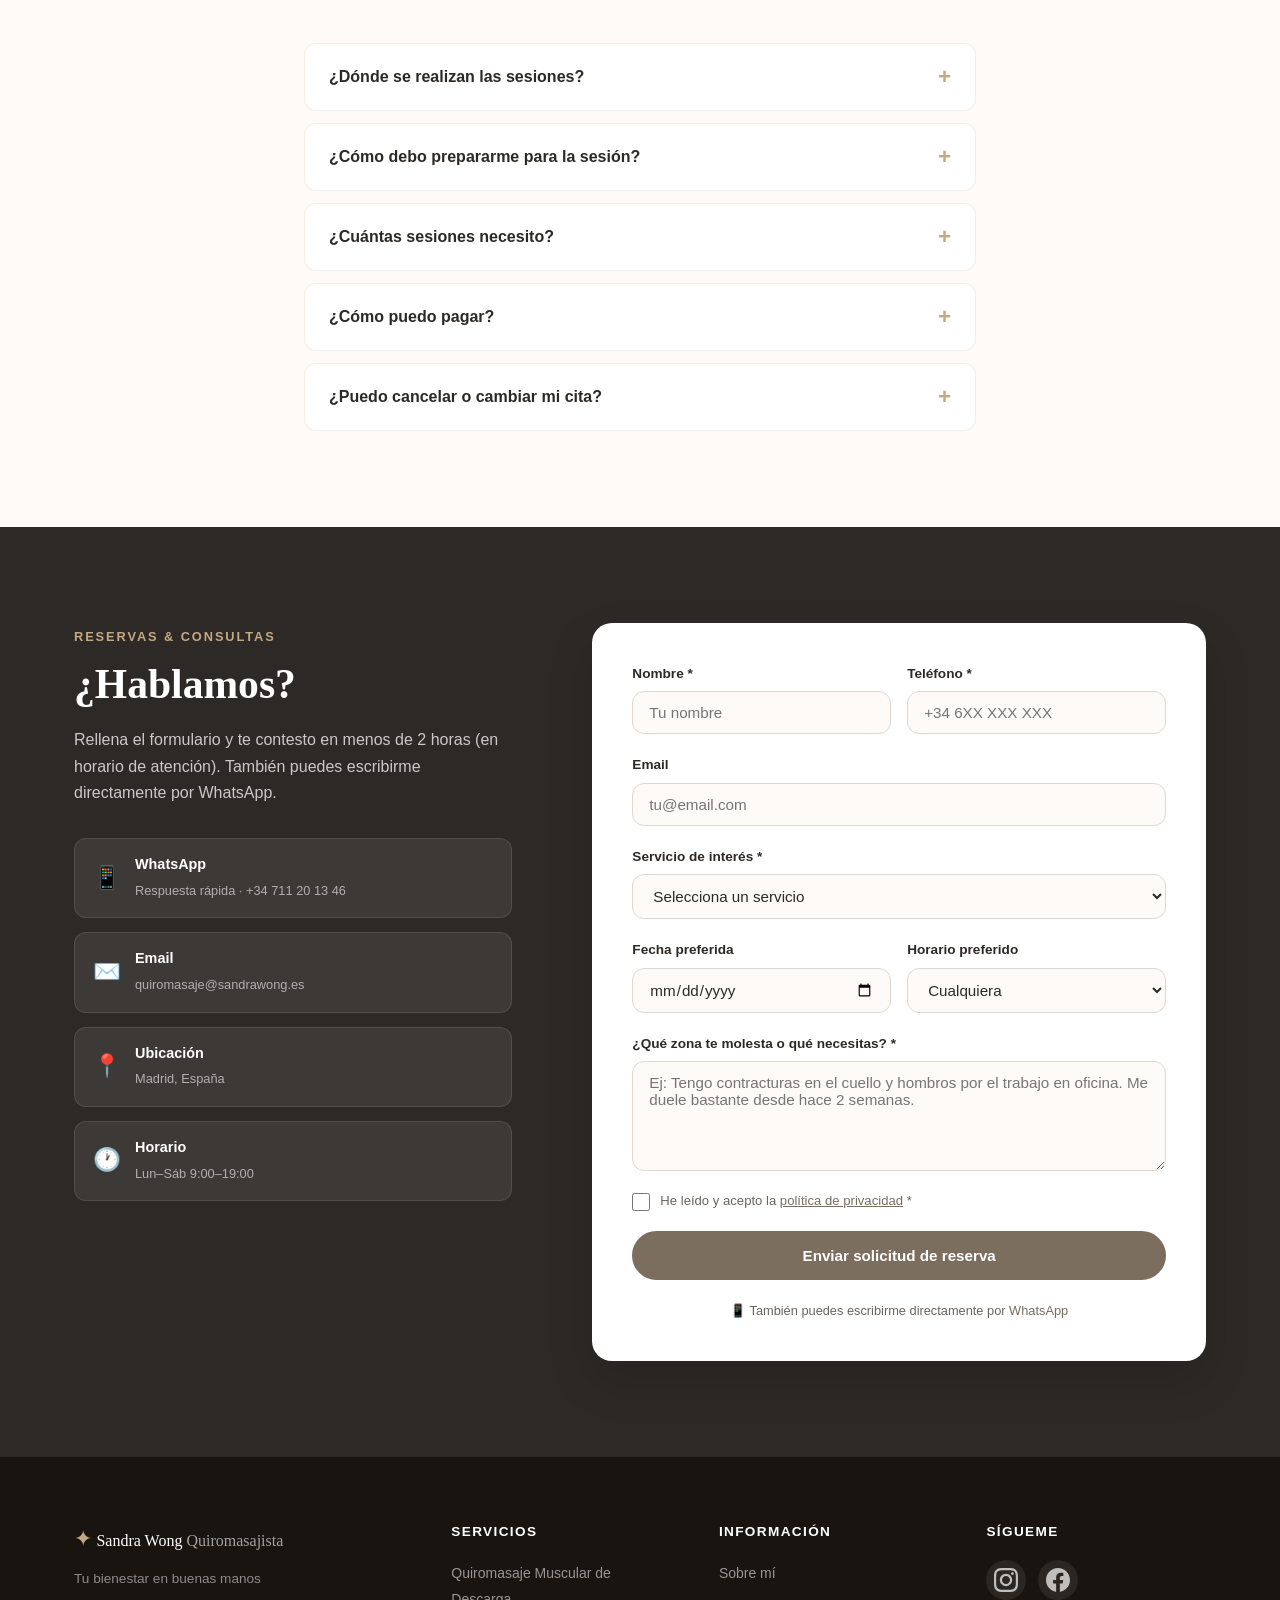
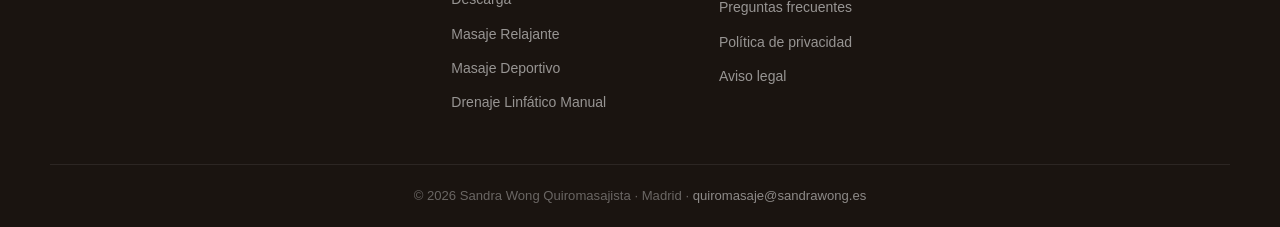
==== commit 9804fec7: "modificaciones: - se corrigen "Testimonios"" ====
--- a/index.html
+++ b/index.html
@@ -198,8 +198,8 @@
           <h2 class="section__title">Hola, soy Sandra</h2>
           <p>
             Soy quiromasajista certificada y mi propósito es ayudarte a
-            recuperar tu bienestar físico, ofreciéndote un espacio de cuidado
-            exclusivo y a tu medida.
+            recuperar tu bienestar físico, llevando una experiencia de cuidado
+            exclusivo y personalizado directamente a la comodidad de tu hogar.
           </p>
           <p>
             Creo firmemente que el masaje no es un lujo, es una necesidad. El
@@ -268,9 +268,9 @@
           <div class="testimonial-card">
             <div class="testimonial__stars">★★★★★</div>
             <p class="testimonial__text">
-              "Llevaba meses con dolor de espalda que no se iba. Después de 3
-              sesiones con Sandra me siento como nueva. Su profesionalidad y
-              trato son increíbles."
+              "Visitar a Sandra ha sido un antes y un después para mi bienestar
+              diario. Me siento como nueva y su profesionalidad y trato son
+              increíbles."
             </p>
             <div class="testimonial__author">
               <div class="testimonial__avatar">M</div>
@@ -284,9 +284,9 @@
           <div class="testimonial-card">
             <div class="testimonial__stars">★★★★★</div>
             <p class="testimonial__text">
-              "Fui con contracturas brutales después de una semana de trabajo
-              intenso. Sandra las resolvió en una sola sesión. Ya soy cliente
-              habitual. Totalmente recomendable."
+              "Fui con una sobrecarga enorme en la espalda despúes de una semana
+              de trabajo intenso. Salí como nuevo en una sola sesión. Ya soy
+              cliente habitual. Totalmente recomendable."
             </p>
             <div class="testimonial__author">
               <div class="testimonial__avatar">C</div>
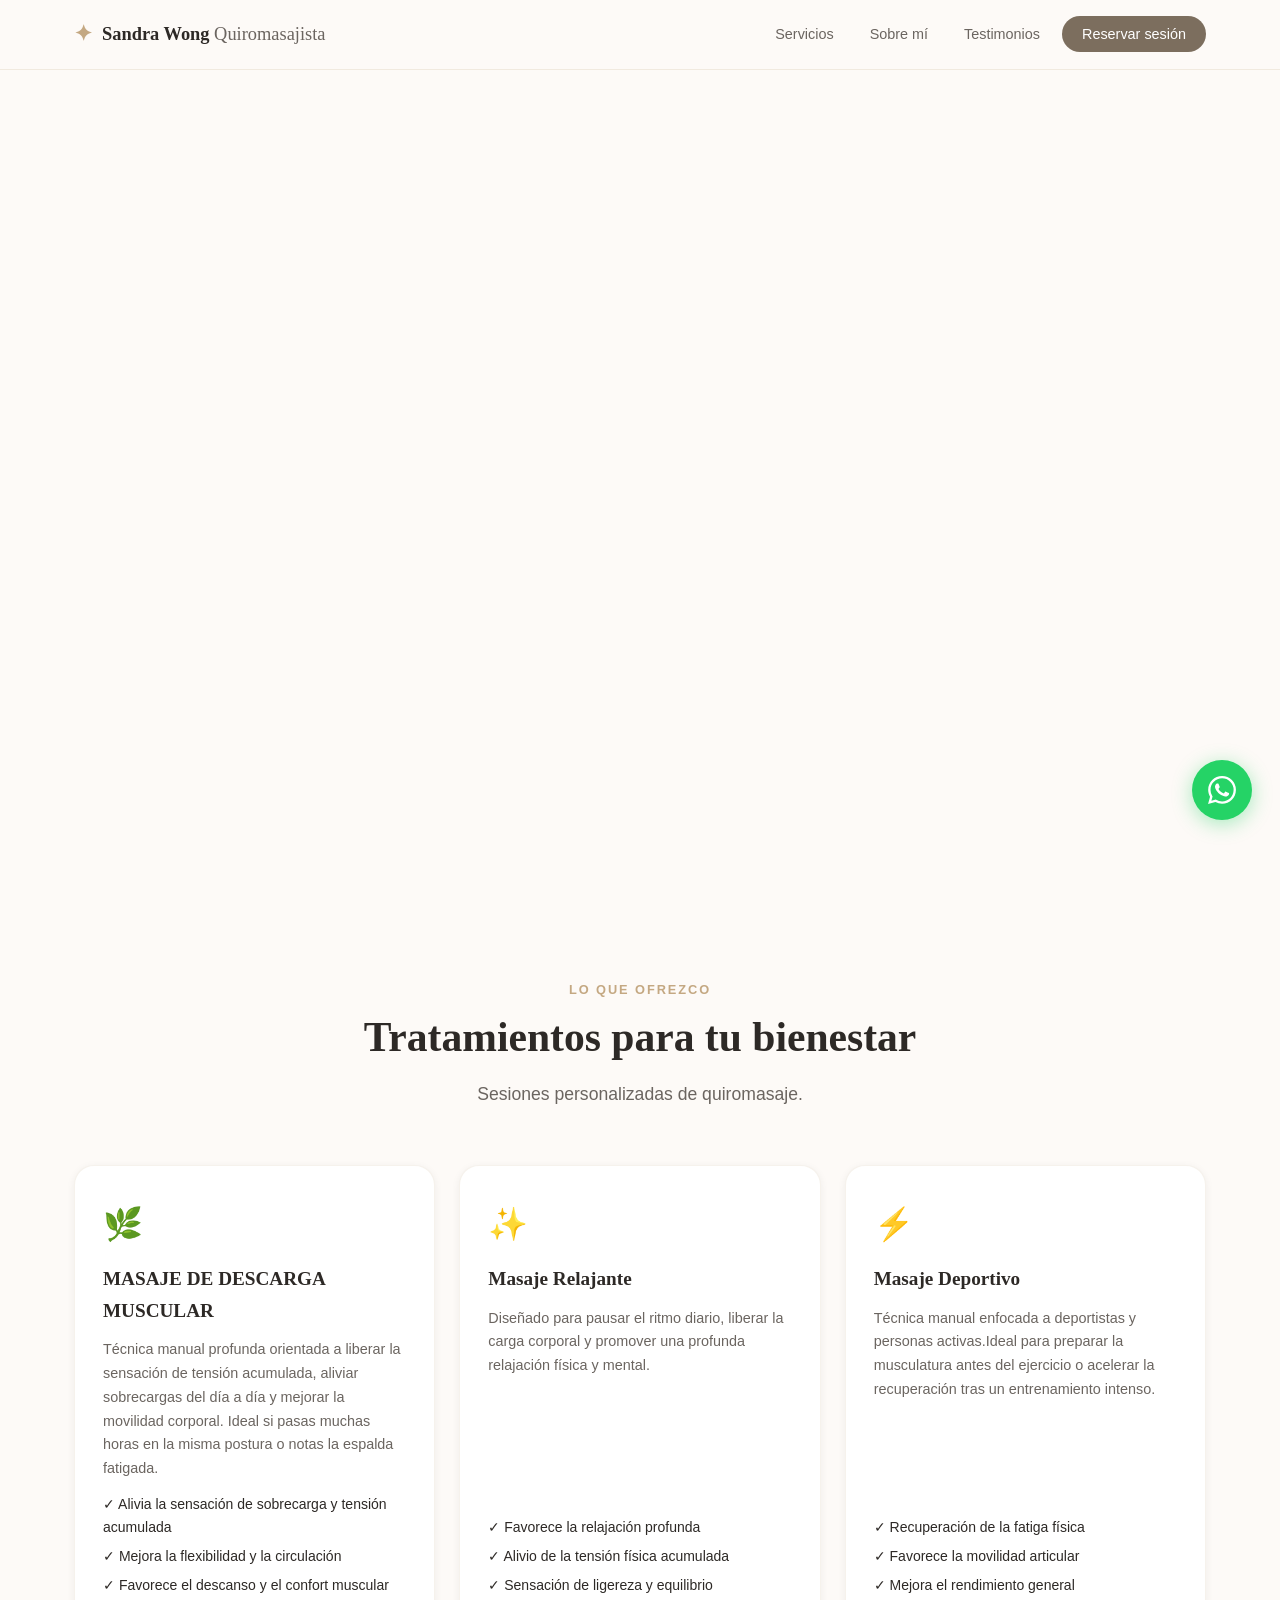
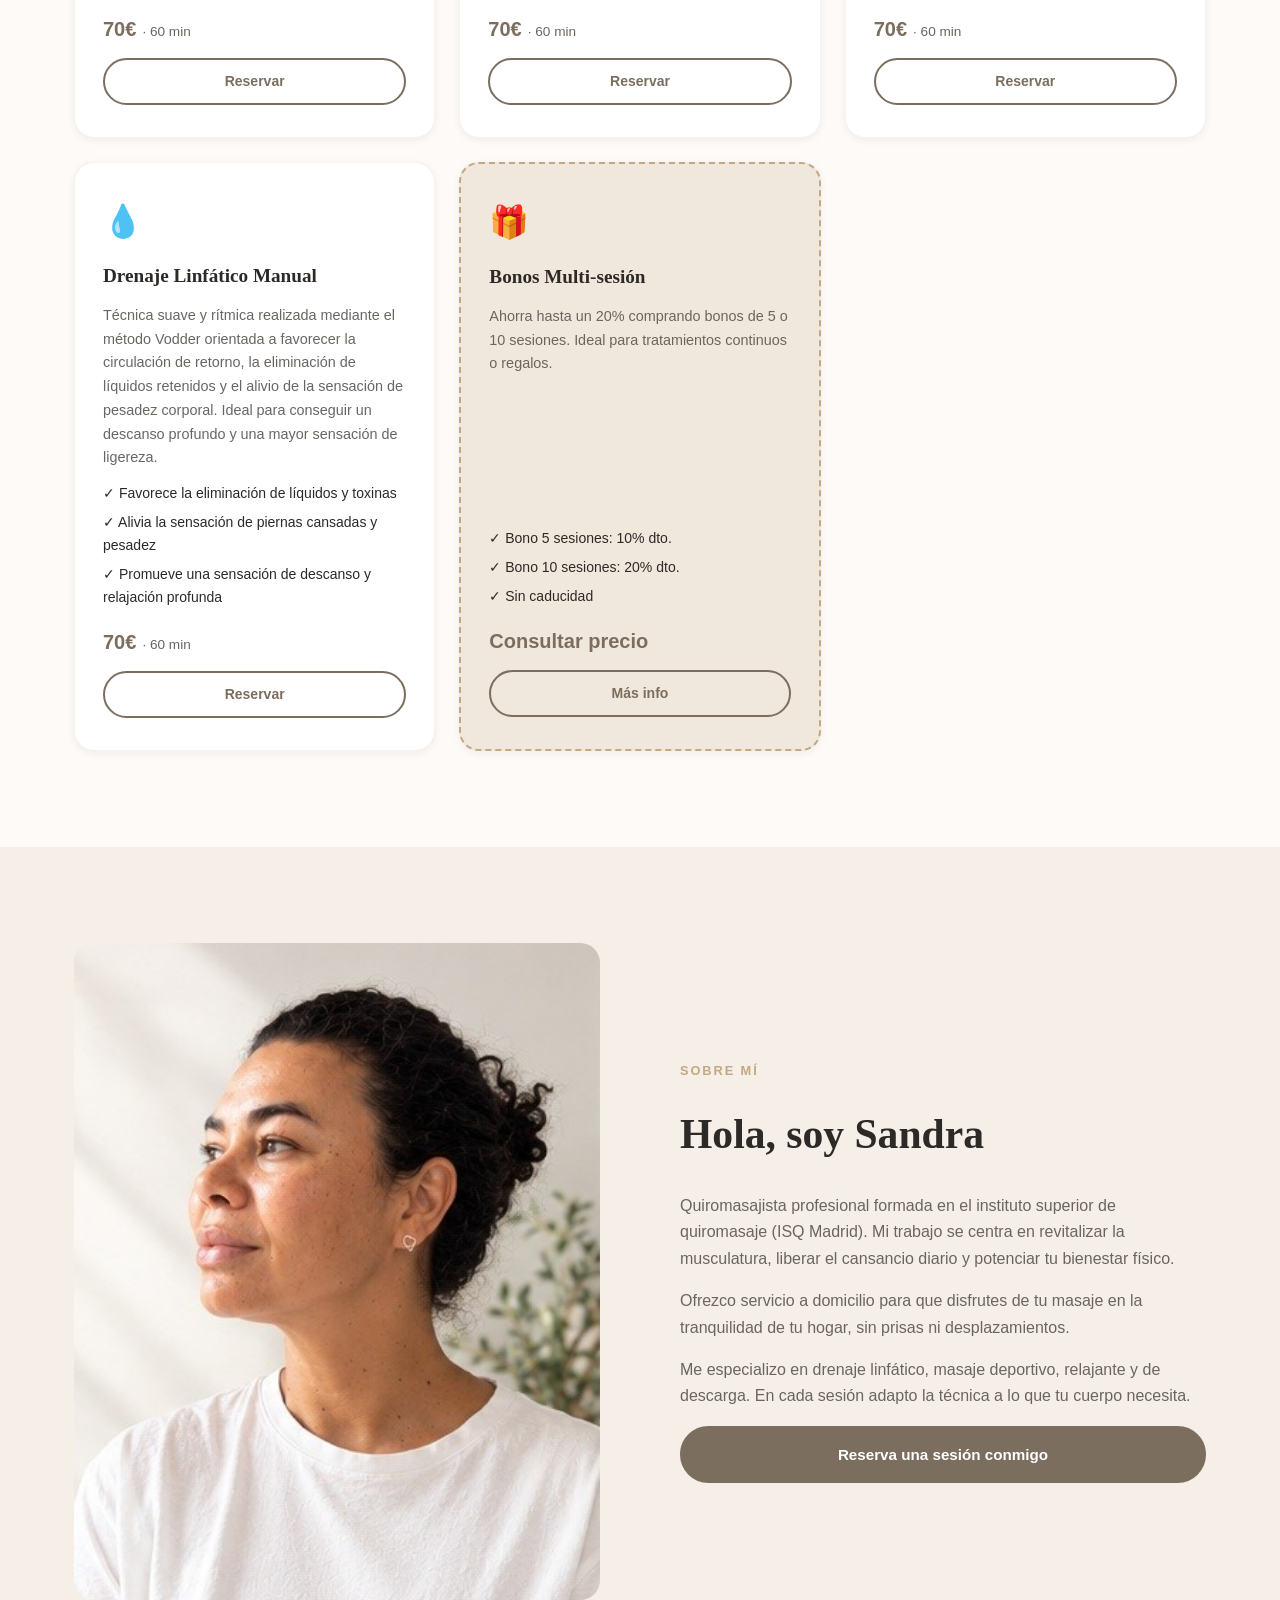
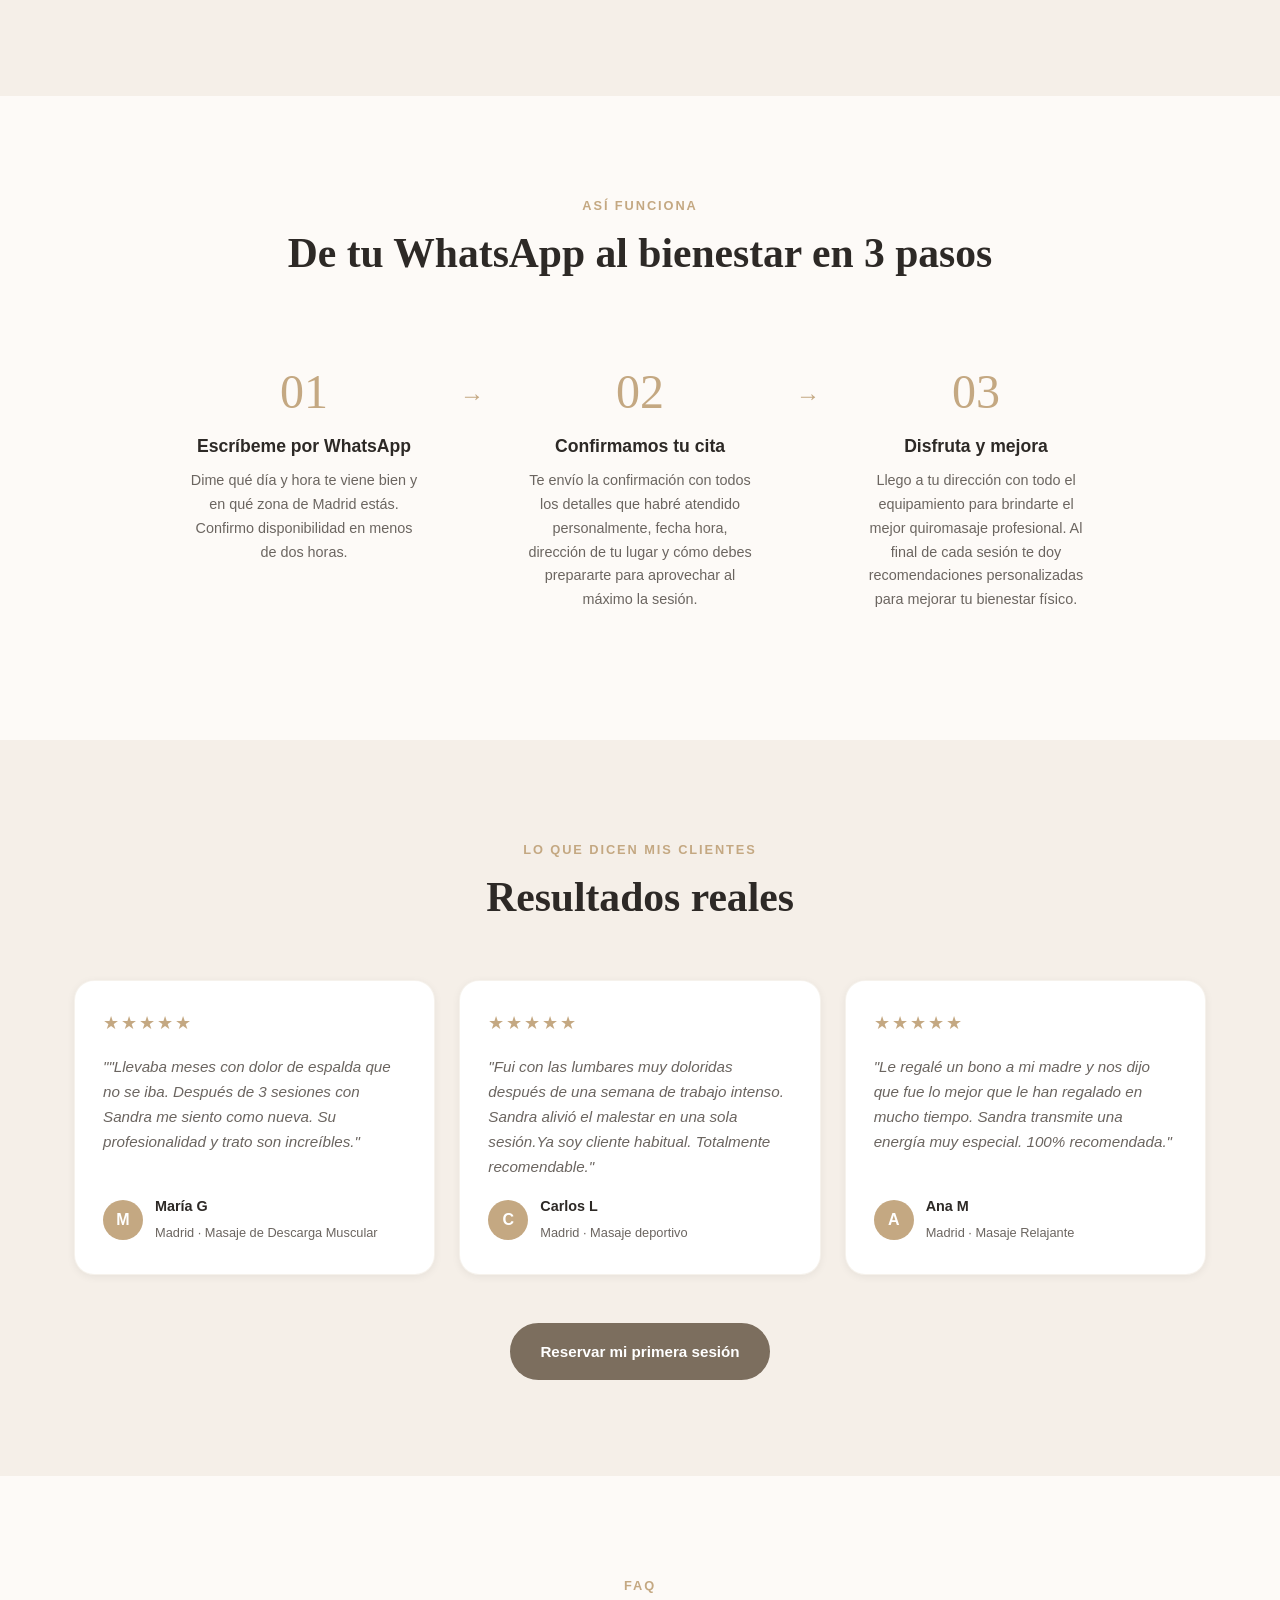
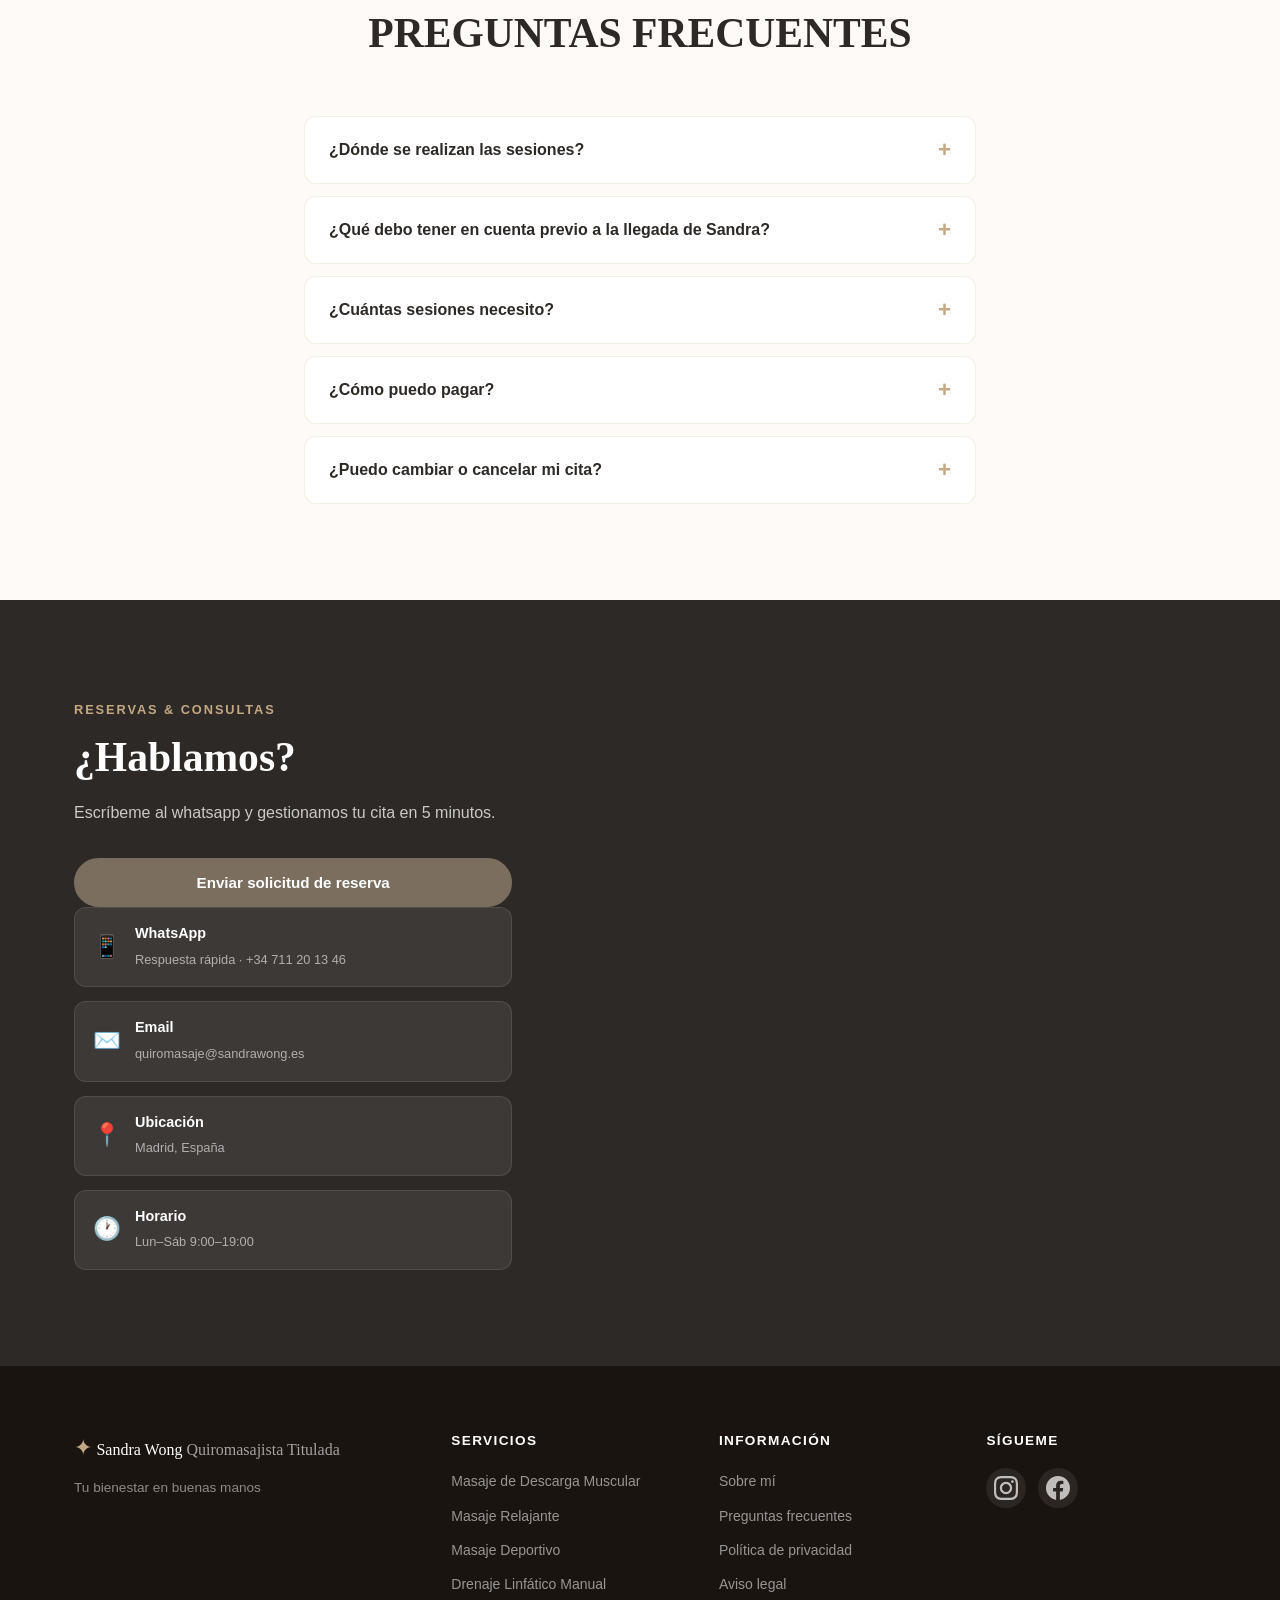
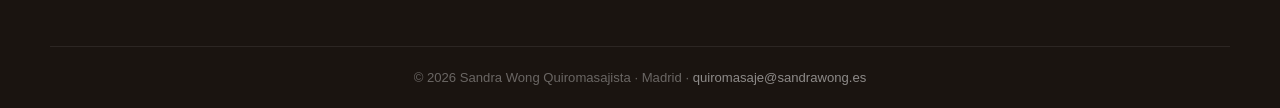
==== commit cd058d16: "modificaciones: - se quita formulario - se actualizan testimonios - se corrigen todos los textos" ====
--- a/index.html
+++ b/index.html
@@ -67,8 +67,7 @@
           <span class="section__eyebrow">Lo que ofrezco</span>
           <h2 class="section__title">Tratamientos para tu bienestar</h2>
           <p class="section__subtitle">
-            Cada sesión es personalizada según tus necesidades. No hay dos
-            cuerpos iguales.
+            Sesiones personalizadas de quiromasaje.
           </p>
         </div>
 
@@ -76,9 +75,7 @@
         <div class="services__grid">
           <div class="service-card">
             <div class="service-card__icon">🌿</div>
-            <h3 class="service-card__title">
-              Quiromasaje Muscular de Descarga
-            </h3>
+            <h3 class="service-card__title">MASAJE DE DESCARGA MUSCULAR</h3>
             <p class="service-card__desc">
               Técnica manual profunda orientada a liberar la sensación de
               tensión acumulada, aliviar sobrecargas del día a día y mejorar la
@@ -91,7 +88,7 @@
               <li>✓ Favorece el descanso y el confort muscular</li>
             </ul>
             <div class="service-card__price">
-              <span class="price"> 80€</span>
+              <span class="price"> 70€</span>
               <span class="duration">· 60 min</span>
             </div>
             <a href="#contacto" class="btn btn--outline btn--sm">Reservar</a>
@@ -101,8 +98,8 @@
             <div class="service-card__icon">✨</div>
             <h3 class="service-card__title">Masaje Relajante</h3>
             <p class="service-card__desc">
-              Una experiencia diseñada para pausar el ritmo diario, liberar la
-              carga corporal y promover una rofunda relajación física y mental.
+              Diseñado para pausar el ritmo diario, liberar la carga corporal y
+              promover una profunda relajación física y mental.
             </p>
             <ul class="service-card__benefits">
               <li>✓ Favorece la relajación profunda</li>
@@ -110,7 +107,7 @@
               <li>✓ Sensación de ligereza y equilibrio</li>
             </ul>
             <div class="service-card__price">
-              <span class="price"> 80€</span>
+              <span class="price"> 70€</span>
               <span class="duration">· 60 min</span>
             </div>
             <a href="#contacto" class="btn btn--outline btn--sm">Reservar</a>
@@ -120,10 +117,9 @@
             <div class="service-card__icon">⚡</div>
             <h3 class="service-card__title">Masaje Deportivo</h3>
             <p class="service-card__desc">
-              Sesión orientada a liberar la tensión muscular acumulada por el
-              entrenamiento o la actividad diaria. Ideal para preparar el cuerpo
-              antes de la exigencia física o para favorecer la relajación
-              muscular posterior.
+              Técnica manual enfocada a deportistas y personas activas.Ideal
+              para preparar la musculatura antes del ejercicio o acelerar la
+              recuperación tras un entrenamiento intenso.
             </p>
             <ul class="service-card__benefits">
               <li>✓ Recuperación de la fatiga física</li>
@@ -131,7 +127,7 @@
               <li>✓ Mejora el rendimiento general</li>
             </ul>
             <div class="service-card__price">
-              <span class="price"> 80€</span>
+              <span class="price"> 70€</span>
               <span class="duration">· 60 min</span>
             </div>
             <a href="#contacto" class="btn btn--outline btn--sm">Reservar</a>
@@ -141,10 +137,11 @@
             <div class="service-card__icon">💧</div>
             <h3 class="service-card__title">Drenaje Linfático Manual</h3>
             <p class="service-card__desc">
-              Técnica suave y rítmica orientada a favorecer la circulación de
-              retorno, la eliminación de líquidos retenidos y el alivio de la
-              sensación de pesadez corporal. Ideal para conseguir un descanso
-              profundo y una mayor sensación de ligereza.
+              Técnica suave y rítmica realizada mediante el método Vodder
+              orientada a favorecer la circulación de retorno, la eliminación de
+              líquidos retenidos y el alivio de la sensación de pesadez
+              corporal. Ideal para conseguir un descanso profundo y una mayor
+              sensación de ligereza.
             </p>
             <ul class="service-card__benefits">
               <li>✓ Favorece la eliminación de líquidos y toxinas</li>
@@ -154,7 +151,7 @@
               </li>
             </ul>
             <div class="service-card__price">
-              <span class="price"> 80€</span>
+              <span class="price"> 70€</span>
               <span class="duration">· 60 min</span>
             </div>
             <a href="#contacto" class="btn btn--outline btn--sm">Reservar</a>
@@ -197,19 +194,19 @@
           <span class="section__eyebrow">Sobre mí</span>
           <h2 class="section__title">Hola, soy Sandra</h2>
           <p>
-            Soy quiromasajista certificada y mi propósito es ayudarte a
-            recuperar tu bienestar físico, llevando una experiencia de cuidado
-            exclusivo y personalizado directamente a la comodidad de tu hogar.
+            Quiromasajista profesional formada en el instituto superior de
+            quiromasaje (ISQ Madrid). Mi trabajo se centra en revitalizar la
+            musculatura, liberar el cansancio diario y potenciar tu bienestar
+            físico.
           </p>
           <p>
-            Creo firmemente que el masaje no es un lujo, es una necesidad. El
-            cuerpo habla, y yo escucho. Cada sesión la adapto completamente a
-            ti: a tus tensiones, tu ritmo y tus objetivos de descanso.
+            Ofrezco servicio a domicilio para que disfrutes de tu masaje en la
+            tranquilidad de tu hogar, sin prisas ni desplazamientos.
           </p>
           <p>
-            Me formé en el Instituto Superior de Quiromasaje ISQ Madrid donde
-            adquirí una sólida base técnica que sigo perfeccionando de forma
-            continua.
+            Me especializo en drenaje linfático, masaje deportivo, relajante y
+            de descarga. En cada sesión adapto la técnica a lo que tu cuerpo
+            necesita.
           </p>
 
           <a href="#contacto" class="btn btn--primary"
@@ -223,16 +220,16 @@
     <section class="section" id="proceso">
       <div class="container">
         <div class="section__header">
-          <span class="section__eyebrow">¿Cómo funciona?</span>
-          <h2 class="section__title">De la reserva al bienestar en 3 pasos</h2>
+          <span class="section__eyebrow">Así funciona</span>
+          <h2 class="section__title">De tu WhatsApp al bienestar en 3 pasos</h2>
         </div>
         <div class="steps__grid">
           <div class="step">
             <div class="step__number">01</div>
-            <h3 class="step__title">Rellena el formulario</h3>
+            <h3 class="step__title">Escríbeme por WhatsApp</h3>
             <p class="step__desc">
-              Cuéntame qué necesitas, cuándo puedes y qué zona de tu cuerpo
-              quieres trabajar. Te respondo en menos de 2 horas.
+              Dime qué día y hora te viene bien y en qué zona de Madrid estás.
+              Confirmo disponibilidad en menos de dos horas.
             </p>
           </div>
           <div class="step__arrow">→</div>
@@ -240,8 +237,9 @@
             <div class="step__number">02</div>
             <h3 class="step__title">Confirmamos tu cita</h3>
             <p class="step__desc">
-              Te envío la confirmación con todos los detalles: hora, lugar y
-              cómo prepararte para aprovechar al máximo la sesión.
+              Te envío la confirmación con todos los detalles que habré atendido
+              personalmente, fecha hora, dirección de tu lugar y cómo debes
+              prepararte para aprovechar al máximo la sesión.
             </p>
           </div>
           <div class="step__arrow">→</div>
@@ -249,8 +247,9 @@
             <div class="step__number">03</div>
             <h3 class="step__title">Disfruta y mejora</h3>
             <p class="step__desc">
-              Llega, relájate y déjate llevar. Al final de cada sesión te doy
-              recomendaciones personalizadas para seguir mejorando.
+              Llego a tu dirección con todo el equipamiento para brindarte el
+              mejor quiromasaje profesional. Al final de cada sesión te doy
+              recomendaciones personalizadas para mejorar tu bienestar físico.
             </p>
           </div>
         </div>
@@ -268,15 +267,15 @@
           <div class="testimonial-card">
             <div class="testimonial__stars">★★★★★</div>
             <p class="testimonial__text">
-              "Visitar a Sandra ha sido un antes y un después para mi bienestar
-              diario. Me siento como nueva y su profesionalidad y trato son
-              increíbles."
+              ""Llevaba meses con dolor de espalda que no se iba. Después de 3
+              sesiones con Sandra me siento como nueva. Su profesionalidad y
+              trato son increíbles."
             </p>
             <div class="testimonial__author">
               <div class="testimonial__avatar">M</div>
               <div>
-                <strong>María García</strong>
-                <small>Madrid · Quiromasaje Musculuar de Descarga</small>
+                <strong>María G</strong>
+                <small>Madrid · Masaje de Descarga Muscular</small>
               </div>
             </div>
           </div>
@@ -284,14 +283,14 @@
           <div class="testimonial-card">
             <div class="testimonial__stars">★★★★★</div>
             <p class="testimonial__text">
-              "Fui con una sobrecarga enorme en la espalda despúes de una semana
-              de trabajo intenso. Salí como nuevo en una sola sesión. Ya soy
-              cliente habitual. Totalmente recomendable."
+              "Fui con las lumbares muy doloridas después de una semana de
+              trabajo intenso. Sandra alivió el malestar en una sola sesión.Ya
+              soy cliente habitual. Totalmente recomendable."
             </p>
             <div class="testimonial__author">
               <div class="testimonial__avatar">C</div>
               <div>
-                <strong>Carlos López</strong>
+                <strong>Carlos L</strong>
                 <small>Madrid · Masaje deportivo</small>
               </div>
             </div>
@@ -307,7 +306,7 @@
             <div class="testimonial__author">
               <div class="testimonial__avatar">A</div>
               <div>
-                <strong>Ana Martínez</strong>
+                <strong>Ana M</strong>
                 <small>Madrid · Masaje Relajante</small>
               </div>
             </div>
@@ -325,8 +324,8 @@
     <section class="section" id="faq">
       <div class="container faq__wrap">
         <div class="section__header">
-          <span class="section__eyebrow">Preguntas frecuentes</span>
-          <h2 class="section__title">Todo lo que necesitas saber</h2>
+          <span class="section__eyebrow">FAQ</span>
+          <h2 class="section__title">PREGUNTAS FRECUENTES</h2>
         </div>
         <div class="faq__list">
           <div class="faq__item">
@@ -336,24 +335,26 @@
             </button>
             <div class="faq__answer">
               <p>
-                Todas las sesiones se realizan exclusivamente a domicilio, en la
-                comodidad de tu hogar, hotel o espacio privado en Madrid. Yo me
-                encargo de llevar todo el material necesario (camilla
-                profesional, toallas, aceites y música de ambiente) para que
-                solo tengas que preocuparte de disfrutar y descansar.
+                Todas las sesiones se realizan a domicilio, comprendiendo las
+                zonas de la almendra central de Madrid; las principales zonas
+                residenciales: Salamanca, Chamberí, Retiro, Centro, Malasaña,
+                Chueca, Arganzuela y alrededores. Para zonas más alejadas o
+                servicios fuera de tu domicilio, escríbeme y lo hablamos.
               </p>
             </div>
           </div>
           <div class="faq__item">
             <button class="faq__question" onclick="toggleFaq(this)">
-              ¿Cómo debo prepararme para la sesión?
+              ¿Qué debo tener en cuenta previo a la llegada de Sandra?
               <span class="faq__icon">+</span>
             </button>
             <div class="faq__answer">
               <p>
                 No necesitas ninguna preparación especial. Solo es recomendable
                 evitar comidas copiosas 1-2 horas antes de la sesión y disponer
-                de un espacio con margen suficiente para montar la camilla.
+                de un espacio con margen suficiente para montar la camilla 2x3
+                m2. Sandra lleva su propia camilla plegable profesional, las
+                sábanas, el aceite y todo el material necesario.
               </p>
             </div>
           </div>
@@ -377,15 +378,12 @@
               <span class="faq__icon">+</span>
             </button>
             <div class="faq__answer">
-              <p>
-                Puedes pagar cómodamente en efectivo, Bizum o transferencia
-                bancaria al finalizar la sesión.
-              </p>
+              <p>Por transferencia bancaria o bizum luego del servicio.</p>
             </div>
           </div>
           <div class="faq__item">
             <button class="faq__question" onclick="toggleFaq(this)">
-              ¿Puedo cancelar o cambiar mi cita?
+              ¿Puedo cambiar o cancelar mi cita?
               <span class="faq__icon">+</span>
             </button>
             <div class="faq__answer">
@@ -402,16 +400,20 @@
       </div>
     </section>
 
-    <!-- ===== FORMULARIO DE CONTACTO ===== -->
+    <!-- ===== CONTACTO ===== -->
     <section class="section section--contact" id="contacto">
       <div class="container contact__grid">
         <div class="contact__info">
           <span class="section__eyebrow">Reservas & Consultas</span>
           <h2 class="section__title">¿Hablamos?</h2>
-          <p>
-            Rellena el formulario y te contesto en menos de 2 horas (en horario
-            de atención). También puedes escribirme directamente por WhatsApp.
-          </p>
+          <p>Escríbeme al whatsapp y gestionamos tu cita en 5 minutos.</p>
+          <button
+            type="submit"
+            class="btn btn--primary btn--full"
+            id="submitBtn"
+          >
+            Enviar solicitud de reserva
+          </button>
           <div class="contact__channels">
             <a
               href="https://wa.me/34711201346?text=Hola%20Sandra,%20quiero%20reservar%20una%20sesi%C3%B3n"
@@ -448,134 +450,6 @@
             </div>
           </div>
         </div>
-
-        <!-- ===== Formulario apuntando a Netlify ===== -->
-        <div class="contact__form-wrap">
-          <form
-            class="contact__form"
-            id="contactForm"
-            method="POST"
-            name="contact"
-            netlify
-            netlify-honeypot="_gotcha"
-          >
-            <div class="form__row">
-              <div class="form__group">
-                <label for="nombre">Nombre *</label>
-                <input
-                  type="text"
-                  id="nombre"
-                  name="nombre"
-                  placeholder="Tu nombre"
-                  required
-                />
-              </div>
-              <div class="form__group">
-                <label for="telefono">Teléfono *</label>
-                <input
-                  type="tel"
-                  id="telefono"
-                  name="telefono"
-                  placeholder="+34 6XX XXX XXX"
-                  required
-                />
-              </div>
-            </div>
-            <div class="form__group">
-              <label for="email">Email</label>
-              <input
-                type="email"
-                id="email"
-                name="email"
-                placeholder="tu@email.com"
-              />
-            </div>
-            <div class="form__group">
-              <label for="servicio">Servicio de interés *</label>
-              <select id="servicio" name="servicio" required>
-                <option value="">Selecciona un servicio</option>
-                <option value="quiromasaje-descontracturante">
-                  Quiromasaje Muscular de Descarga (80€)
-                </option>
-                <option value="masaje-relajante">Masaje Relajante (80€)</option>
-                <option value="masaje-deportivo">Masaje Deportivo (80€)</option>
-                <option value="masaje-linfatico">
-                  Masaje Linfático Manual (80€)
-                </option>
-                <option value="bono">Bono Multi-sesión</option>
-                <option value="no-se">No sé, necesito orientación</option>
-              </select>
-            </div>
-            <div class="form__row">
-              <div class="form__group">
-                <label for="fecha">Fecha preferida</label>
-                <input type="date" id="fecha" name="fecha" />
-              </div>
-              <div class="form__group">
-                <label for="horario">Horario preferido</label>
-                <select id="horario" name="horario">
-                  <option value="">Cualquiera</option>
-                  <option value="manana">Mañana (9-13h)</option>
-                  <option value="tarde">Tarde (13-19h)</option>
-                </select>
-              </div>
-            </div>
-            <div class="form__group">
-              <label for="mensaje"
-                >¿Qué zona te molesta o qué necesitas? *</label
-              >
-              <textarea
-                id="mensaje"
-                name="mensaje"
-                rows="4"
-                placeholder="Ej: Tengo contracturas en el cuello y hombros por el trabajo en oficina. Me duele bastante desde hace 2 semanas."
-                required
-              ></textarea>
-            </div>
-            <div class="form__group form__group--checkbox">
-              <input
-                type="checkbox"
-                id="privacidad"
-                name="privacidad"
-                required
-              />
-              <label for="privacidad"
-                >He leído y acepto la
-                <a href="privacidad.html" target="_blank"
-                  >política de privacidad</a
-                >
-                *</label
-              >
-            </div>
-            <!-- Campo honeypot anti-spam -->
-            <input type="text" name="_gotcha" style="display: none" />
-            <button
-              type="submit"
-              class="btn btn--primary btn--full"
-              id="submitBtn"
-            >
-              Enviar solicitud de reserva
-            </button>
-            <p class="form__note">
-              📱 También puedes escribirme directamente por
-              <a href="https://wa.me/34711201346" target="_blank">WhatsApp</a>
-            </p>
-          </form>
-          <div class="form__success" id="formSuccess" style="display: none">
-            <span class="success__icon">✅</span>
-            <h3>¡Mensaje recibido!</h3>
-            <p>
-              Te contesto en menos de 2 horas. Si es urgente, escríbeme por
-              WhatsApp.
-            </p>
-            <a
-              href="https://wa.me/34711201346"
-              class="btn btn--primary"
-              target="_blank"
-              >Ir a WhatsApp</a
-            >
-          </div>
-        </div>
       </div>
     </section>
 
@@ -585,14 +459,14 @@
         <div class="footer__brand">
           <span class="logo-symbol">✦</span>
           <span class="logo-text"
-            >Sandra Wong <span class="logo-sub">Quiromasajista</span></span
+            >Sandra Wong <span class="logo-sub">Quiromasajista Titulada</span></span
           >
           <p class="footer__tagline">Tu bienestar en buenas manos</p>
         </div>
         <div class="footer__links">
           <h4>Servicios</h4>
           <ul>
-            <li><a href="#servicios">Quiromasaje Muscular de Descarga</a></li>
+            <li><a href="#servicios">Masaje de Descarga Muscular</a></li>
             <li><a href="#servicios">Masaje Relajante</a></li>
             <li><a href="#servicios">Masaje Deportivo</a></li>
             <li><a href="#servicios">Drenaje Linfático Manual</a></li>
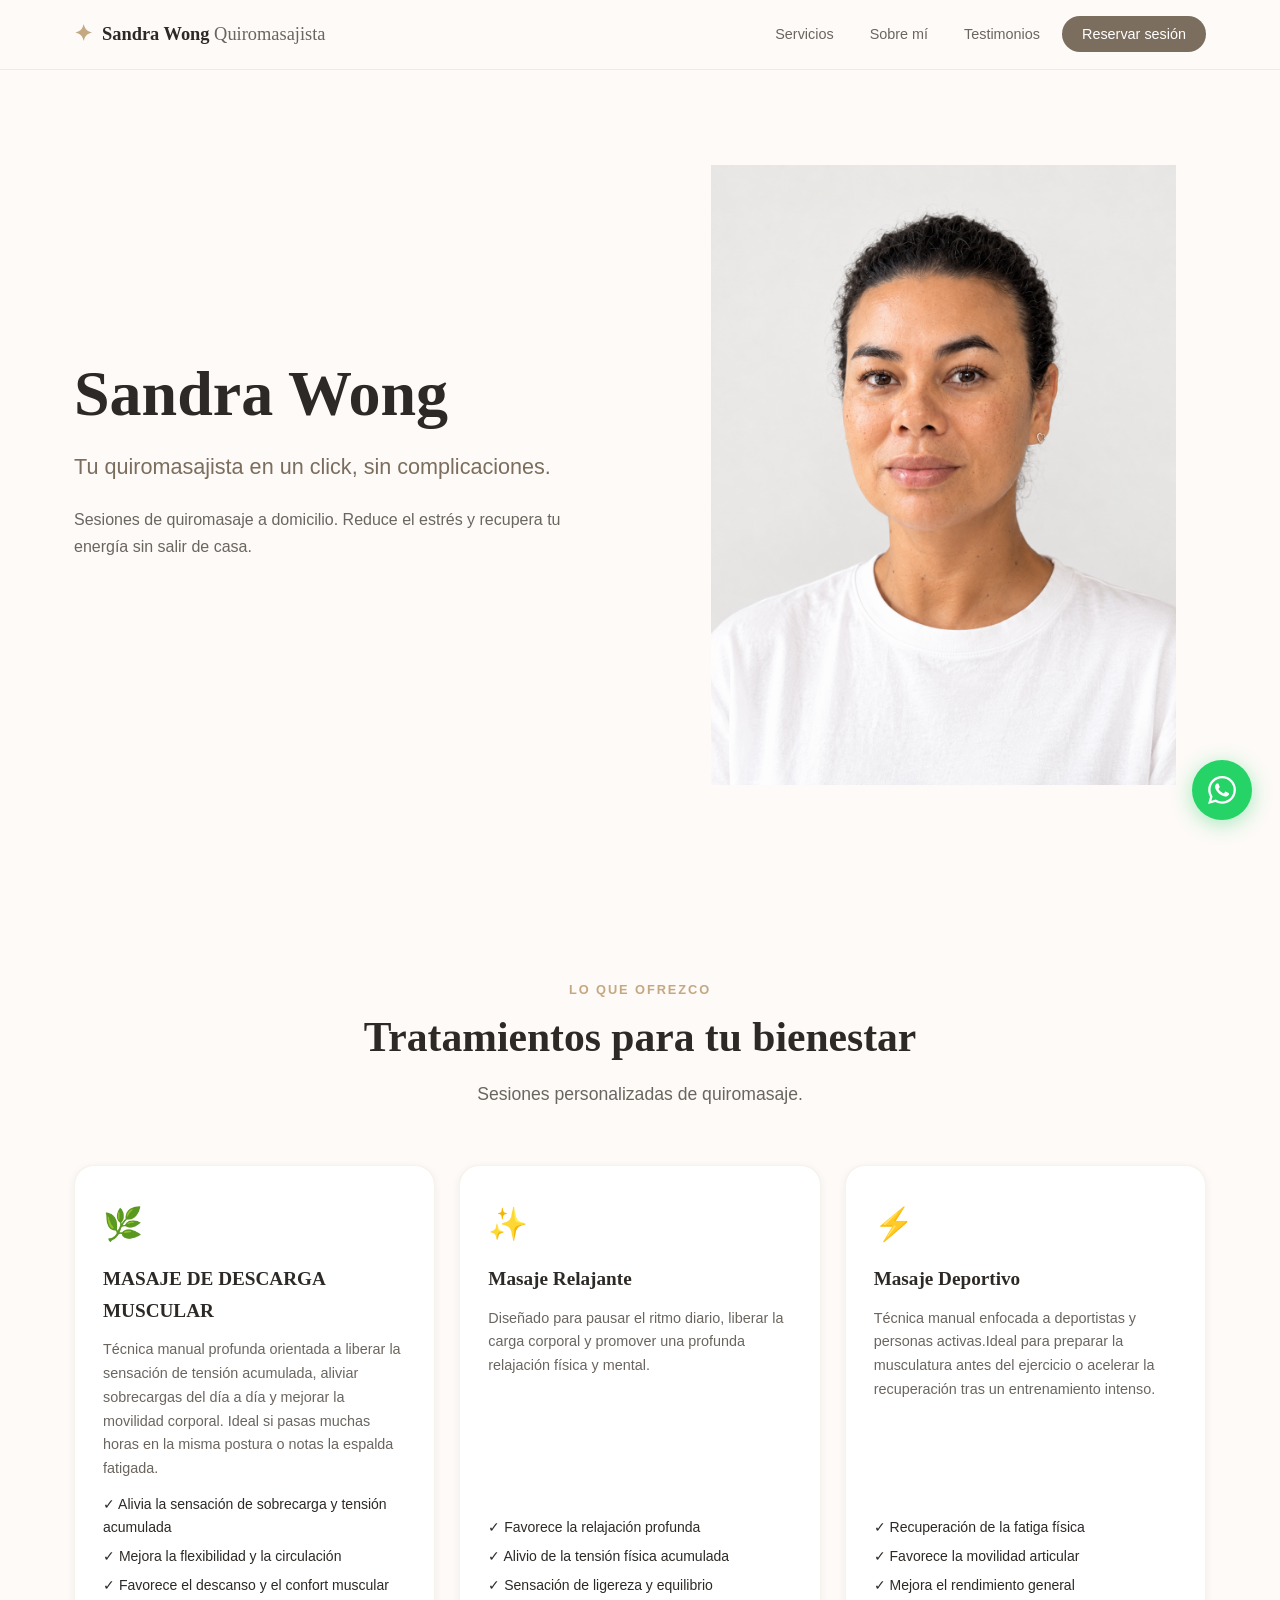
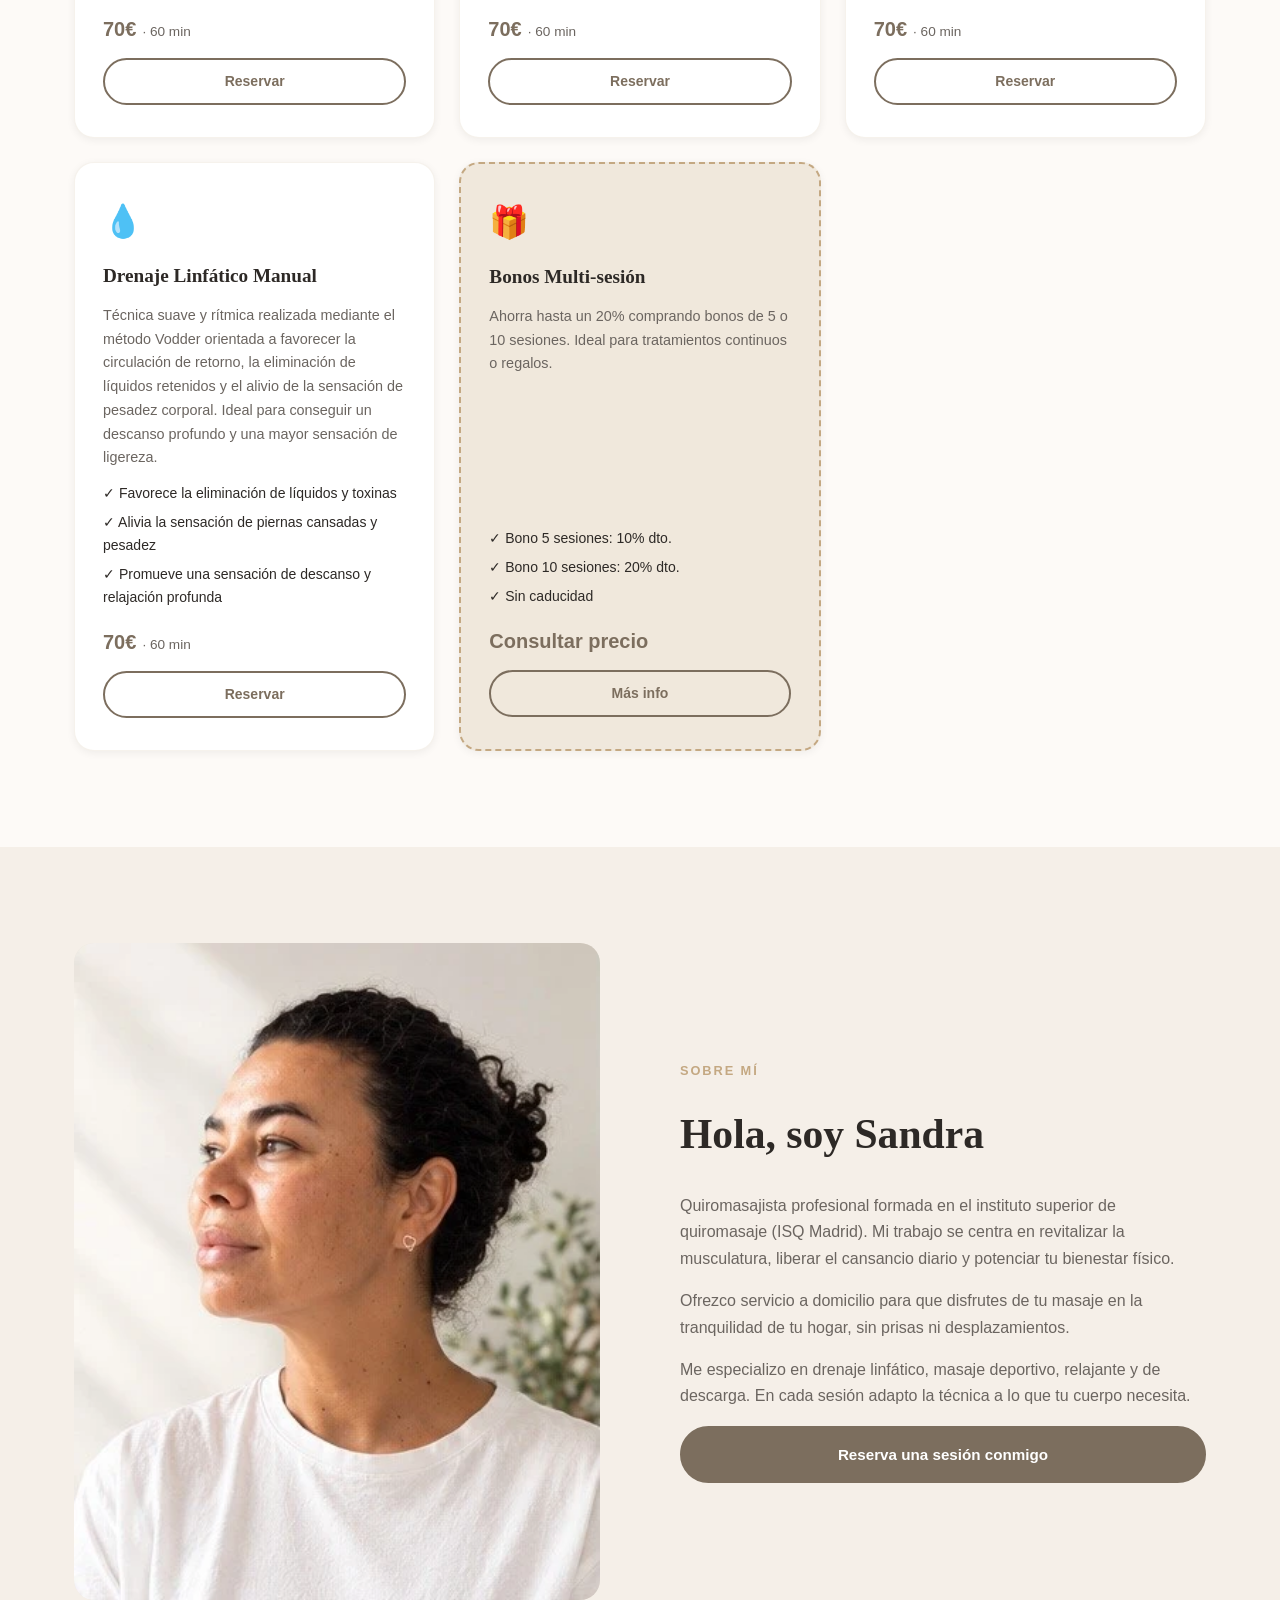
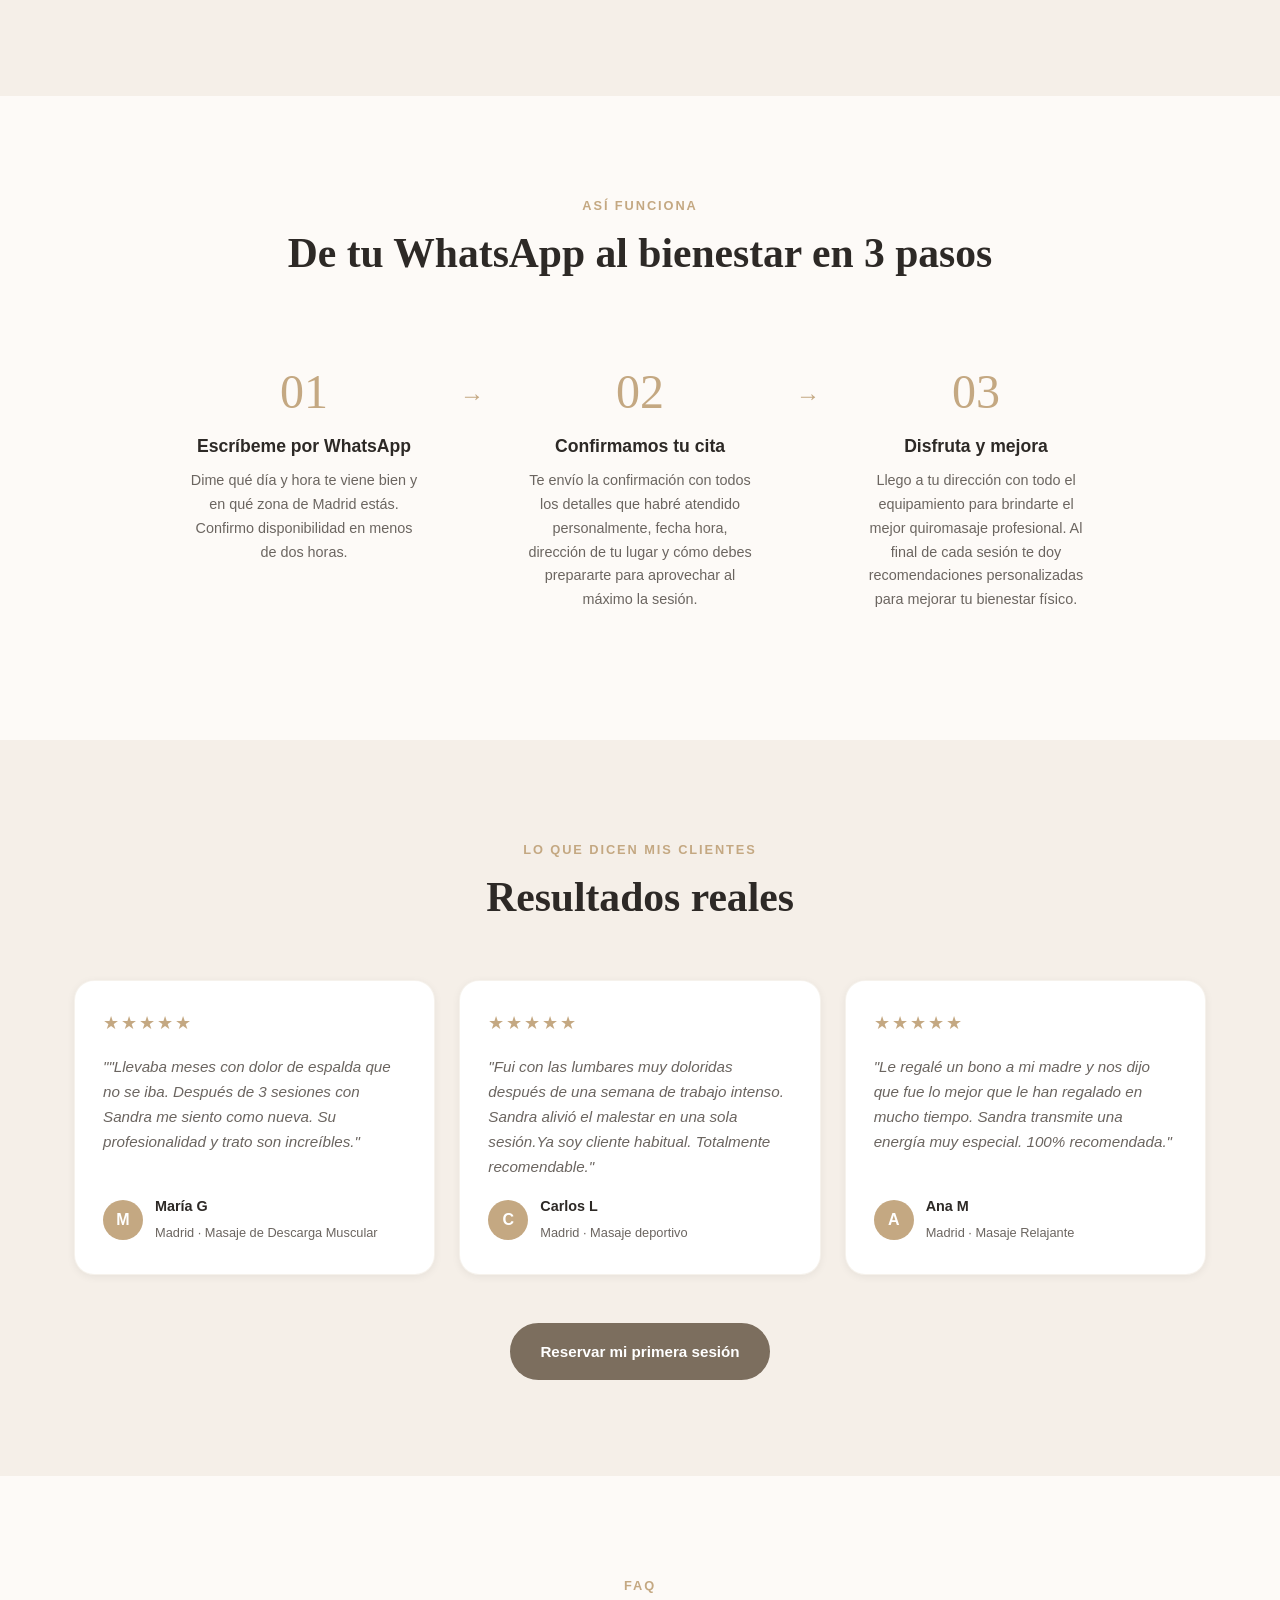
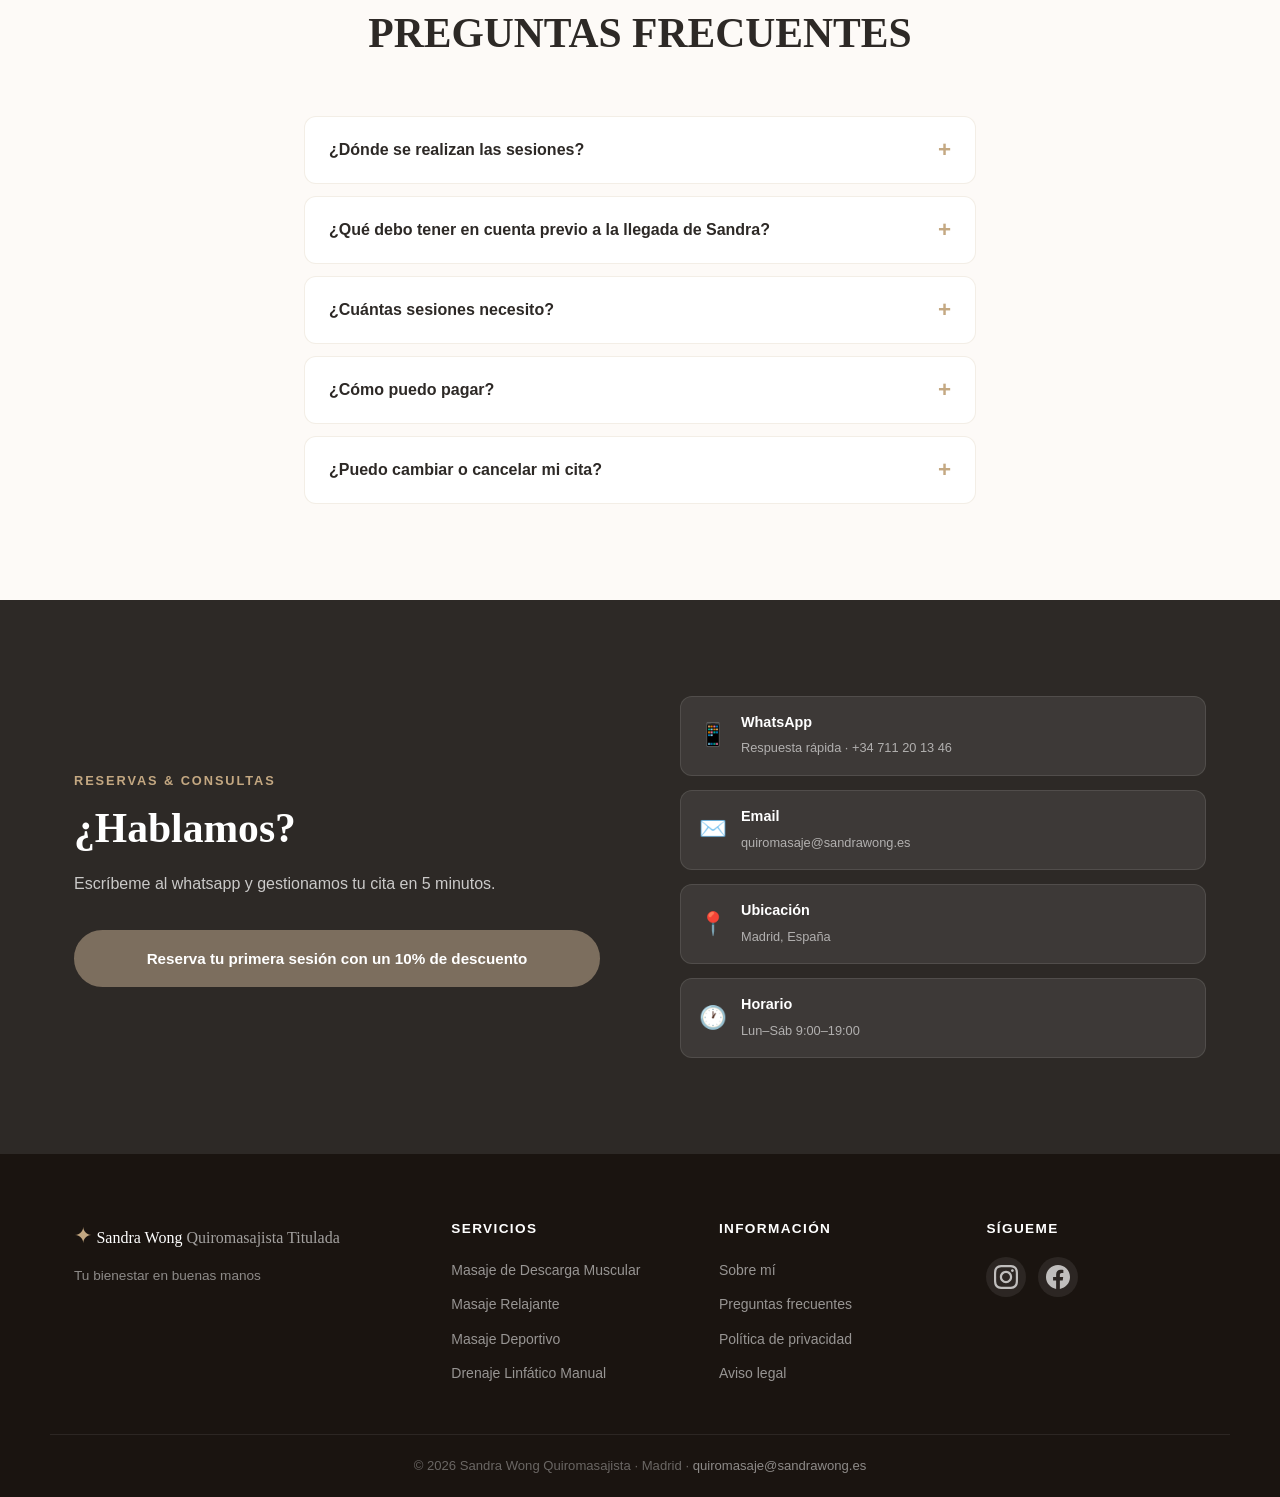
==== commit 25881aeb: "modificaciones: - se agrega hero - se elimina formulario de contacto - se modifica seccion de contac" ====
--- a/index.html
+++ b/index.html
@@ -58,7 +58,30 @@
     </header>
 
     <!-- ===== HERO ===== -->
-    <section class="hero" id="hero"></section>
+    <section class="hero" id="hero">
+      <div class="container hero__inner">
+        <div class="hero__content">
+          <h1 class="hero__title">Sandra Wong</h1>
+
+          <p class="hero__subtitle">
+            Tu quiromasajista en un click, sin complicaciones.
+          </p>
+
+          <p class="hero__desc">
+            Sesiones de quiromasaje a domicilio. Reduce el estrés y recupera tu
+            energía sin salir de casa.
+          </p>
+        </div>
+
+        <div class="hero__image-wrap">
+          <img
+            src="images/sandra_hero.webp"
+            alt="Sandra Wong, quiromasajista profesional"
+            class="hero__image"
+          />
+        </div>
+      </div>
+    </section>
 
     <!-- ===== SERVICIOS ===== -->
     <section class="section" id="servicios">
@@ -184,7 +207,7 @@
         <div class="about__image-wrap">
           <div class="about__image-placeholder">
             <img
-              src="images/foto_1_perfil_fondo_claro_01.jpg"
+              src="images/sandra_sobre_mi.webp"
               alt="Sandra quiromasajista"
               class="about__photo"
             />
@@ -403,50 +426,64 @@
     <!-- ===== CONTACTO ===== -->
     <section class="section section--contact" id="contacto">
       <div class="container contact__grid">
+        <!-- Información / Reserva -->
         <div class="contact__info">
           <span class="section__eyebrow">Reservas & Consultas</span>
+
           <h2 class="section__title">¿Hablamos?</h2>
+
           <p>Escríbeme al whatsapp y gestionamos tu cita en 5 minutos.</p>
-          <button
-            type="submit"
+
+          <a
+            href="https://wa.me/34711201346?text=Hola%20Sandra,%20quiero%20reservar%20una%20sesi%C3%B3n"
             class="btn btn--primary btn--full"
-            id="submitBtn"
+            target="_blank"
+            rel="noopener"
           >
-            Enviar solicitud de reserva
-          </button>
-          <div class="contact__channels">
-            <a
-              href="https://wa.me/34711201346?text=Hola%20Sandra,%20quiero%20reservar%20una%20sesi%C3%B3n"
-              class="contact__channel contact__channel--whatsapp"
-              target="_blank"
-              rel="noopener"
-            >
-              <span class="contact__channel-icon">📱</span>
-              <div>
-                <strong>WhatsApp</strong>
-                <small>Respuesta rápida · +34 711 20 13 46</small>
-              </div>
-            </a>
-            <a href="mailto:quiromasaje@sandrawong.es" class="contact__channel">
-              <span class="contact__channel-icon">✉️</span>
-              <div>
-                <strong>Email</strong>
-                <small>quiromasaje@sandrawong.es</small>
-              </div>
-            </a>
-            <div class="contact__channel">
-              <span class="contact__channel-icon">📍</span>
-              <div>
-                <strong>Ubicación</strong>
-                <small>Madrid, España</small>
-              </div>
-            </div>
-            <div class="contact__channel">
-              <span class="contact__channel-icon">🕐</span>
-              <div>
-                <strong>Horario</strong>
-                <small>Lun–Sáb 9:00–19:00</small>
-              </div>
+            Reserva tu primera sesión con un 10% de descuento
+          </a>
+        </div>
+
+        <!-- Canales de contacto -->
+        <div class="contact__channels">
+          <a
+            href="https://wa.me/34711201346?text=Hola%20Sandra,%20quiero%20reservar%20una%20sesi%C3%B3n"
+            class="contact__channel contact__channel--whatsapp"
+            target="_blank"
+            rel="noopener"
+          >
+            <span class="contact__channel-icon">📱</span>
+
+            <div>
+              <strong>WhatsApp</strong>
+              <small>Respuesta rápida · +34 711 20 13 46</small>
+            </div>
+          </a>
+
+          <a href="mailto:quiromasaje@sandrawong.es" class="contact__channel">
+            <span class="contact__channel-icon">✉️</span>
+
+            <div>
+              <strong>Email</strong>
+              <small>quiromasaje@sandrawong.es</small>
+            </div>
+          </a>
+
+          <div class="contact__channel">
+            <span class="contact__channel-icon">📍</span>
+
+            <div>
+              <strong>Ubicación</strong>
+              <small>Madrid, España</small>
+            </div>
+          </div>
+
+          <div class="contact__channel">
+            <span class="contact__channel-icon">🕐</span>
+
+            <div>
+              <strong>Horario</strong>
+              <small>Lun–Sáb 9:00–19:00</small>
             </div>
           </div>
         </div>
@@ -459,7 +496,8 @@
         <div class="footer__brand">
           <span class="logo-symbol">✦</span>
           <span class="logo-text"
-            >Sandra Wong <span class="logo-sub">Quiromasajista Titulada</span></span
+            >Sandra Wong
+            <span class="logo-sub">Quiromasajista Titulada</span></span
           >
           <p class="footer__tagline">Tu bienestar en buenas manos</p>
         </div>
--- a/css/styles.css
+++ b/css/styles.css
@@ -258,6 +258,50 @@
   align-items: center;
   overflow: hidden;
 }
+.hero__inner {
+  width: 100%;
+  display: grid;
+  grid-template-columns: 1fr 1fr;
+  align-items: center;
+  gap: 80px;
+}
+.hero__content {
+  max-width: 560px;
+}
+.hero__title {
+  font-family: var(--font-heading);
+  font-size: clamp(2.5rem, 5vw, 4rem);
+  line-height: 1.15;
+  font-weight: 700;
+  color: var(--color-text);
+  margin-bottom: 20px;
+}
+.hero__subtitle {
+  font-size: 1.35rem;
+  line-height: 1.45;
+  color: var(--color-primary);
+  margin-bottom: 24px;
+  font-weight: 500;
+}
+.hero__desc {
+  font-size: 1rem;
+  line-height: 1.7;
+  color: var(--color-text-muted);
+  max-width: 520px;
+  margin-bottom: 32px;
+}
+.hero__image-wrap {
+  display: flex;
+  align-items: center;
+  justify-content: center;
+}
+.hero__image {
+  display: block;
+  width: 100%;
+  max-width: 520px;
+  max-height: 620px;
+  object-fit: contain;
+}
 
 /* ---- SERVICES GRID ---- */
 .services__grid {
@@ -585,22 +629,27 @@
 /* ---- CONTACT ---- */
 .contact__grid {
   display: grid;
-  grid-template-columns: 1fr 1.4fr;
+  grid-template-columns: 1fr 1fr;
   gap: 80px;
-  align-items: start;
-}
+  align-items: center;
+}
+
 .contact__info {
   color: var(--color-white);
 }
+
 .contact__info p {
   color: rgba(255, 255, 255, 0.75);
   margin-bottom: 32px;
-}
+  max-width: 520px;
+}
+
 .contact__channels {
   display: flex;
   flex-direction: column;
   gap: 14px;
 }
+
 .contact__channel {
   display: flex;
   align-items: center;
@@ -611,6 +660,7 @@
   border: 1px solid rgba(255, 255, 255, 0.1);
   transition: background var(--transition);
 }
+
 .contact__channel:hover {
   background: rgba(255, 255, 255, 0.14);
 }
@@ -619,110 +669,16 @@
   font-size: 1.4rem;
   flex-shrink: 0;
 }
+
 .contact__channel strong {
   display: block;
   font-size: 0.9rem;
   color: var(--color-white);
 }
+
 .contact__channel small {
   color: rgba(255, 255, 255, 0.6);
   font-size: 0.8rem;
-}
-
-.contact__form-wrap {
-  background: var(--color-white);
-  border-radius: var(--radius-lg);
-  padding: 40px;
-  box-shadow: var(--shadow-lg);
-}
-.contact__form {
-  display: flex;
-  flex-direction: column;
-  gap: 20px;
-}
-.form__row {
-  display: grid;
-  grid-template-columns: 1fr 1fr;
-  gap: 16px;
-}
-.form__group {
-  display: flex;
-  flex-direction: column;
-  gap: 6px;
-}
-.form__group label {
-  font-size: 0.85rem;
-  font-weight: 600;
-  color: var(--color-text);
-}
-.form__group input,
-.form__group select,
-.form__group textarea {
-  padding: 12px 16px;
-  border: 1.5px solid #e0d8d0;
-  border-radius: var(--radius);
-  font-size: 0.95rem;
-  color: var(--color-text);
-  background: var(--color-bg);
-  transition: border-color var(--transition);
-  outline: none;
-}
-.form__group input:focus,
-.form__group select:focus,
-.form__group textarea:focus {
-  border-color: var(--color-primary);
-}
-.form__group textarea {
-  resize: vertical;
-  min-height: 110px;
-}
-.form__group--checkbox {
-  flex-direction: row;
-  align-items: flex-start;
-  gap: 10px;
-}
-.form__group--checkbox input {
-  width: 18px;
-  height: 18px;
-  margin-top: 2px;
-  flex-shrink: 0;
-  accent-color: var(--color-primary);
-}
-.form__group--checkbox label {
-  font-size: 0.82rem;
-  font-weight: 400;
-  color: var(--color-text-muted);
-  line-height: 1.5;
-}
-.form__group--checkbox label a {
-  color: var(--color-primary);
-  text-decoration: underline;
-}
-.form__note {
-  font-size: 0.8rem;
-  color: var(--color-text-muted);
-  text-align: center;
-}
-.form__note a {
-  color: var(--color-primary);
-}
-.form__success {
-  text-align: center;
-  padding: 40px 20px;
-  display: flex;
-  flex-direction: column;
-  align-items: center;
-  gap: 16px;
-}
-.success__icon {
-  font-size: 3rem;
-}
-.form__success h3 {
-  font-family: var(--font-heading);
-  font-size: 1.4rem;
-}
-.form__success p {
-  color: var(--color-text-muted);
 }
 
 /* ---- FOOTER ---- */
@@ -891,14 +847,40 @@
   }
 
   /* Hero */
+  .hero {
+    min-height: auto;
+    padding: 64px 0;
+  }
+
+  .hero__inner {
+    grid-template-columns: 1fr;
+    gap: 40px;
+  }
+
+  .hero__content {
+    max-width: 100%;
+    text-align: left;
+  }
+
   .hero__title {
     font-size: 2.2rem;
   }
-  .hero__actions {
-    flex-direction: column;
-  }
-  .hero__trust {
-    gap: 16px;
+
+  .hero__subtitle {
+    font-size: 1.2rem;
+  }
+
+  .hero__desc {
+    max-width: 100%;
+  }
+
+  .hero__image-wrap {
+    order: 2;
+  }
+
+  .hero__image {
+    max-width: 420px;
+    max-height: 520px;
   }
 
   /* Grid adjustments */
@@ -937,6 +919,20 @@
   .contact__form-wrap {
     padding: 28px 20px;
   }
+
+  /* Contact */
+  .contact__grid {
+    grid-template-columns: 1fr;
+    gap: 40px;
+  }
+
+  .contact__info {
+    max-width: 100%;
+  }
+
+  .contact__channels {
+    width: 100%;
+  }
 }
 
 @media (max-width: 480px) {
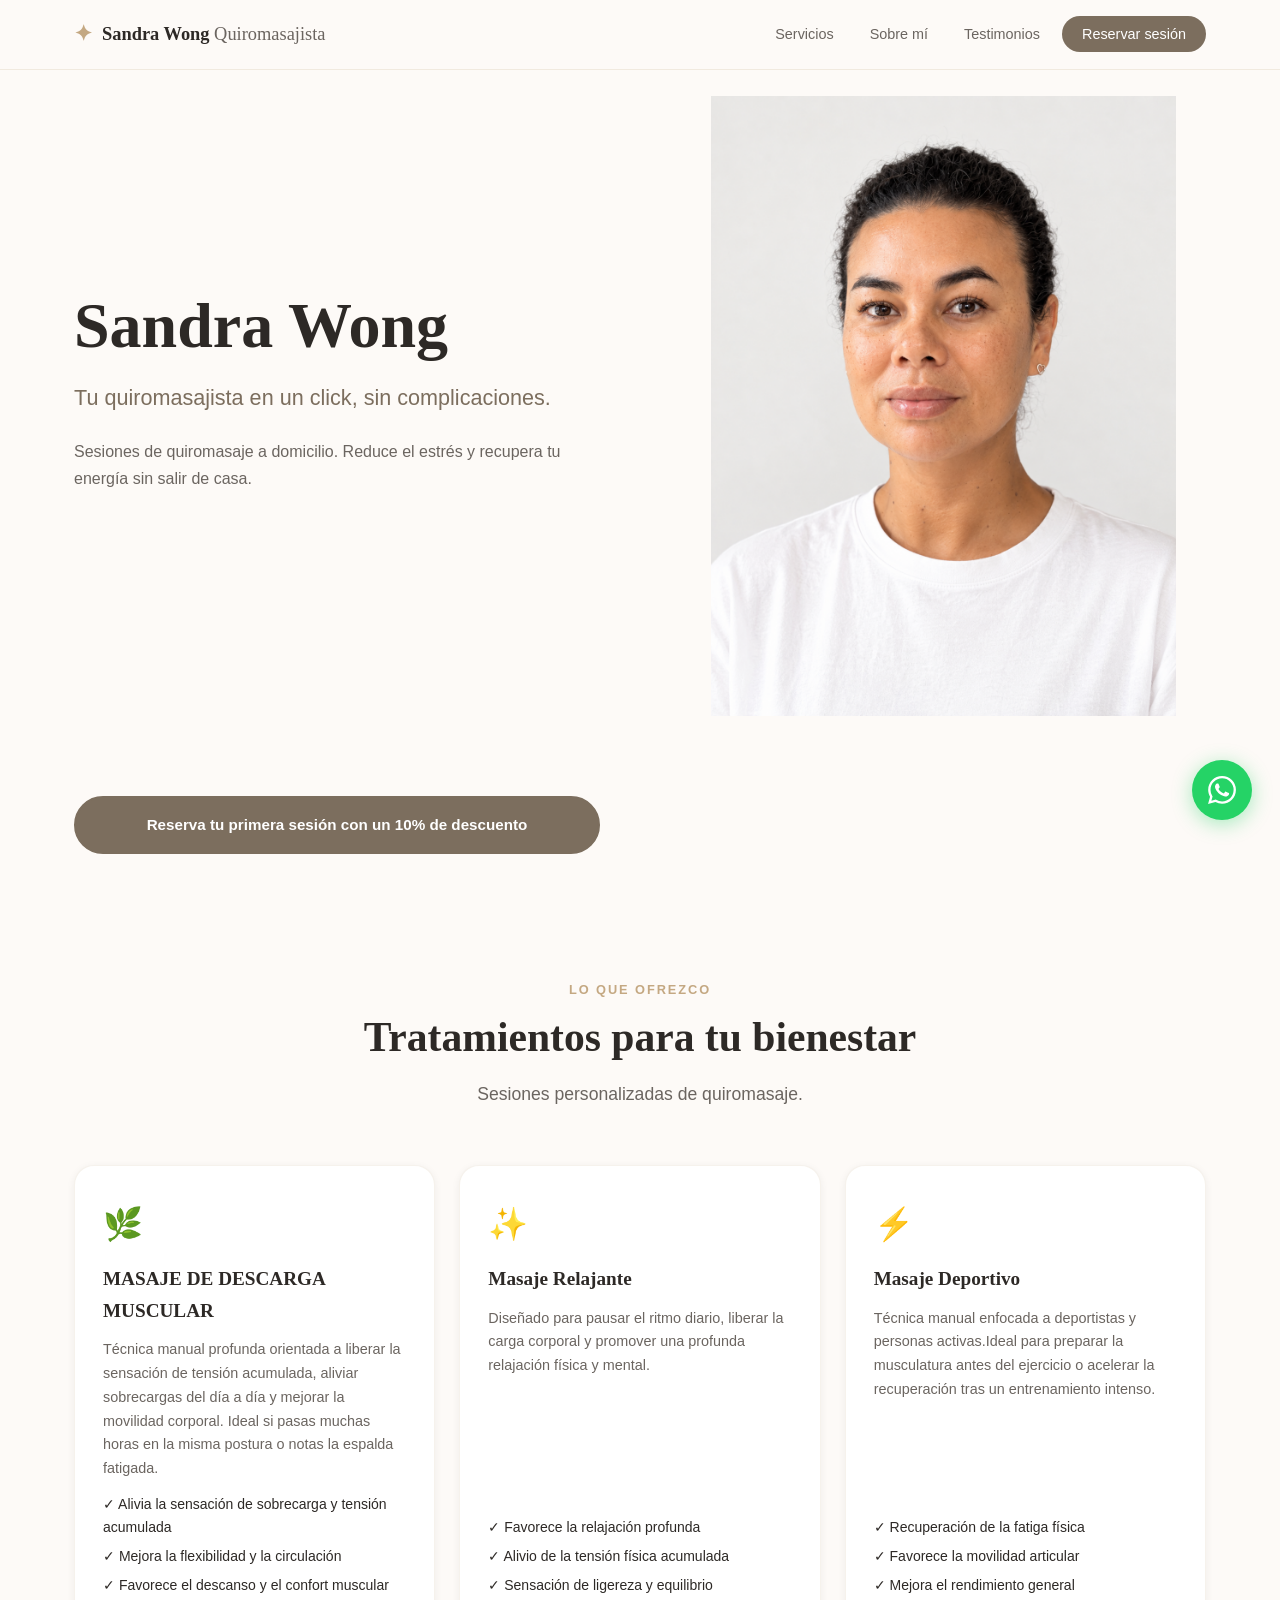
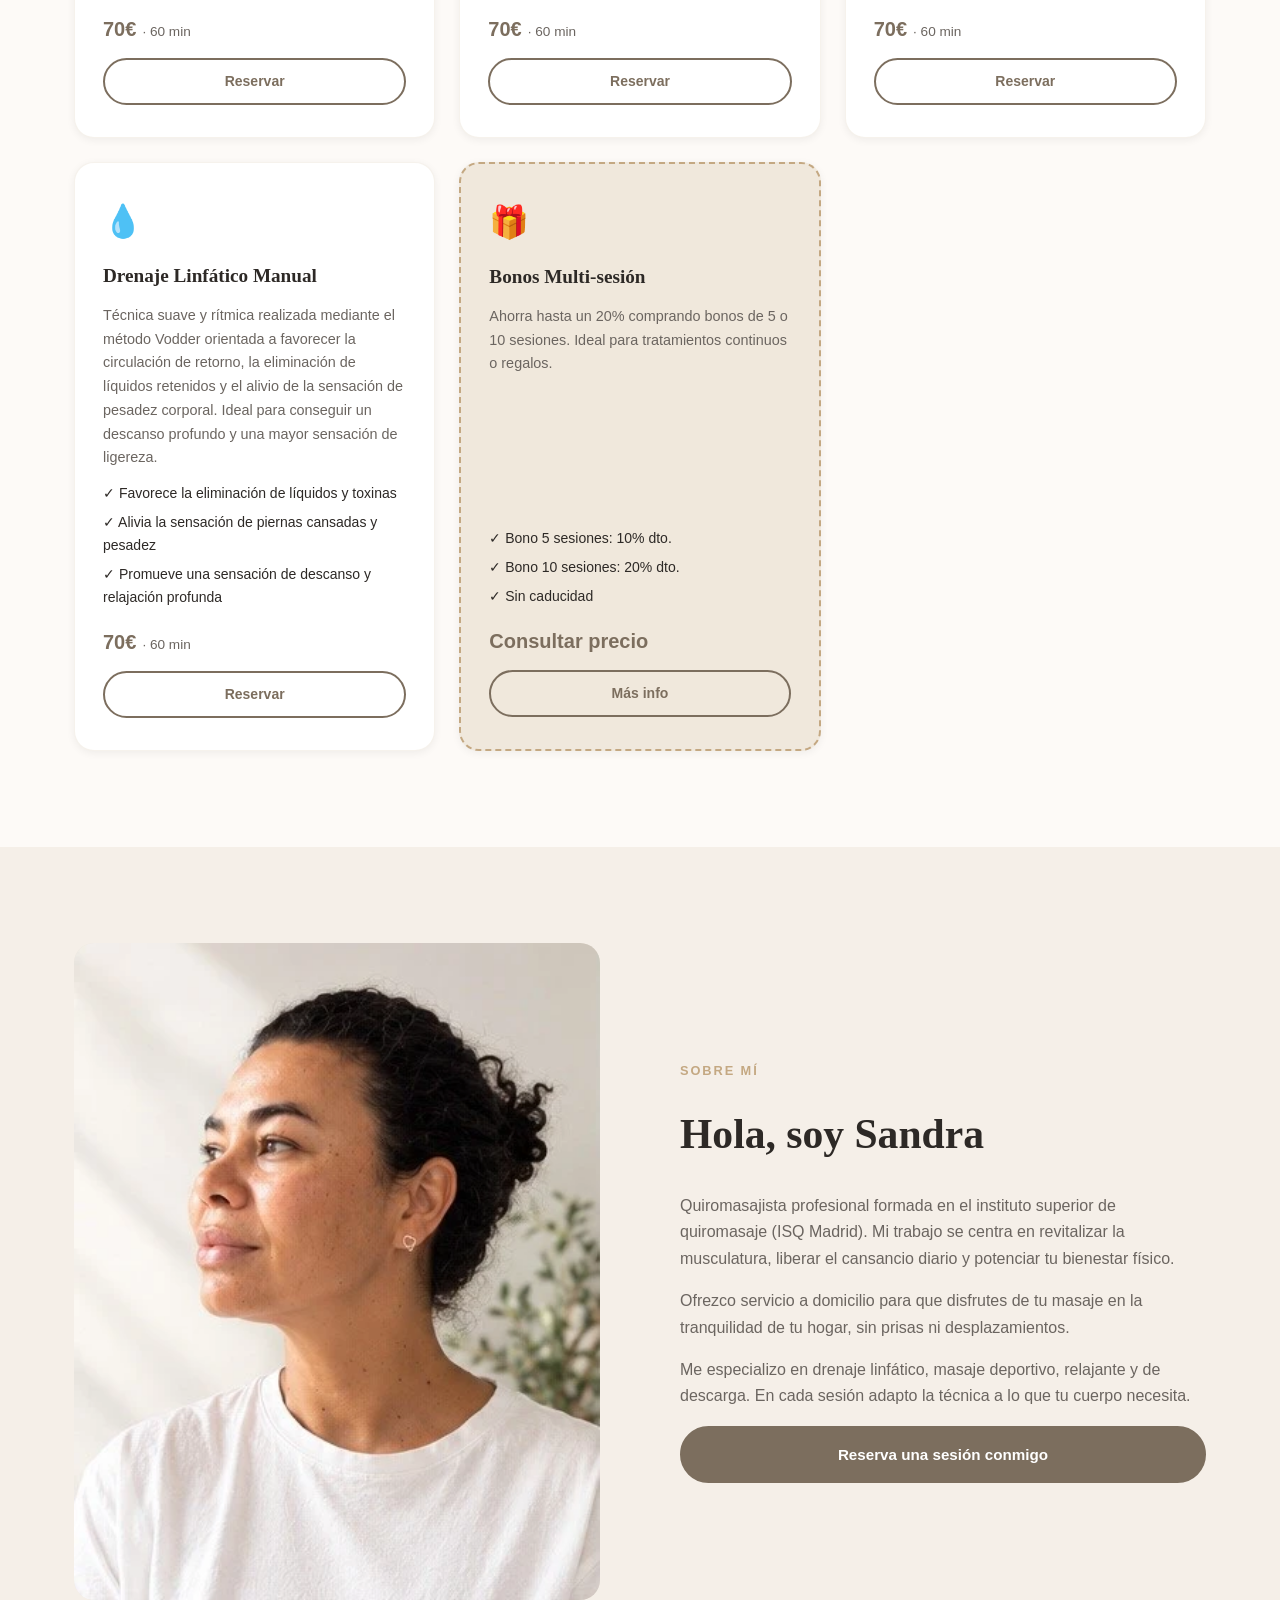
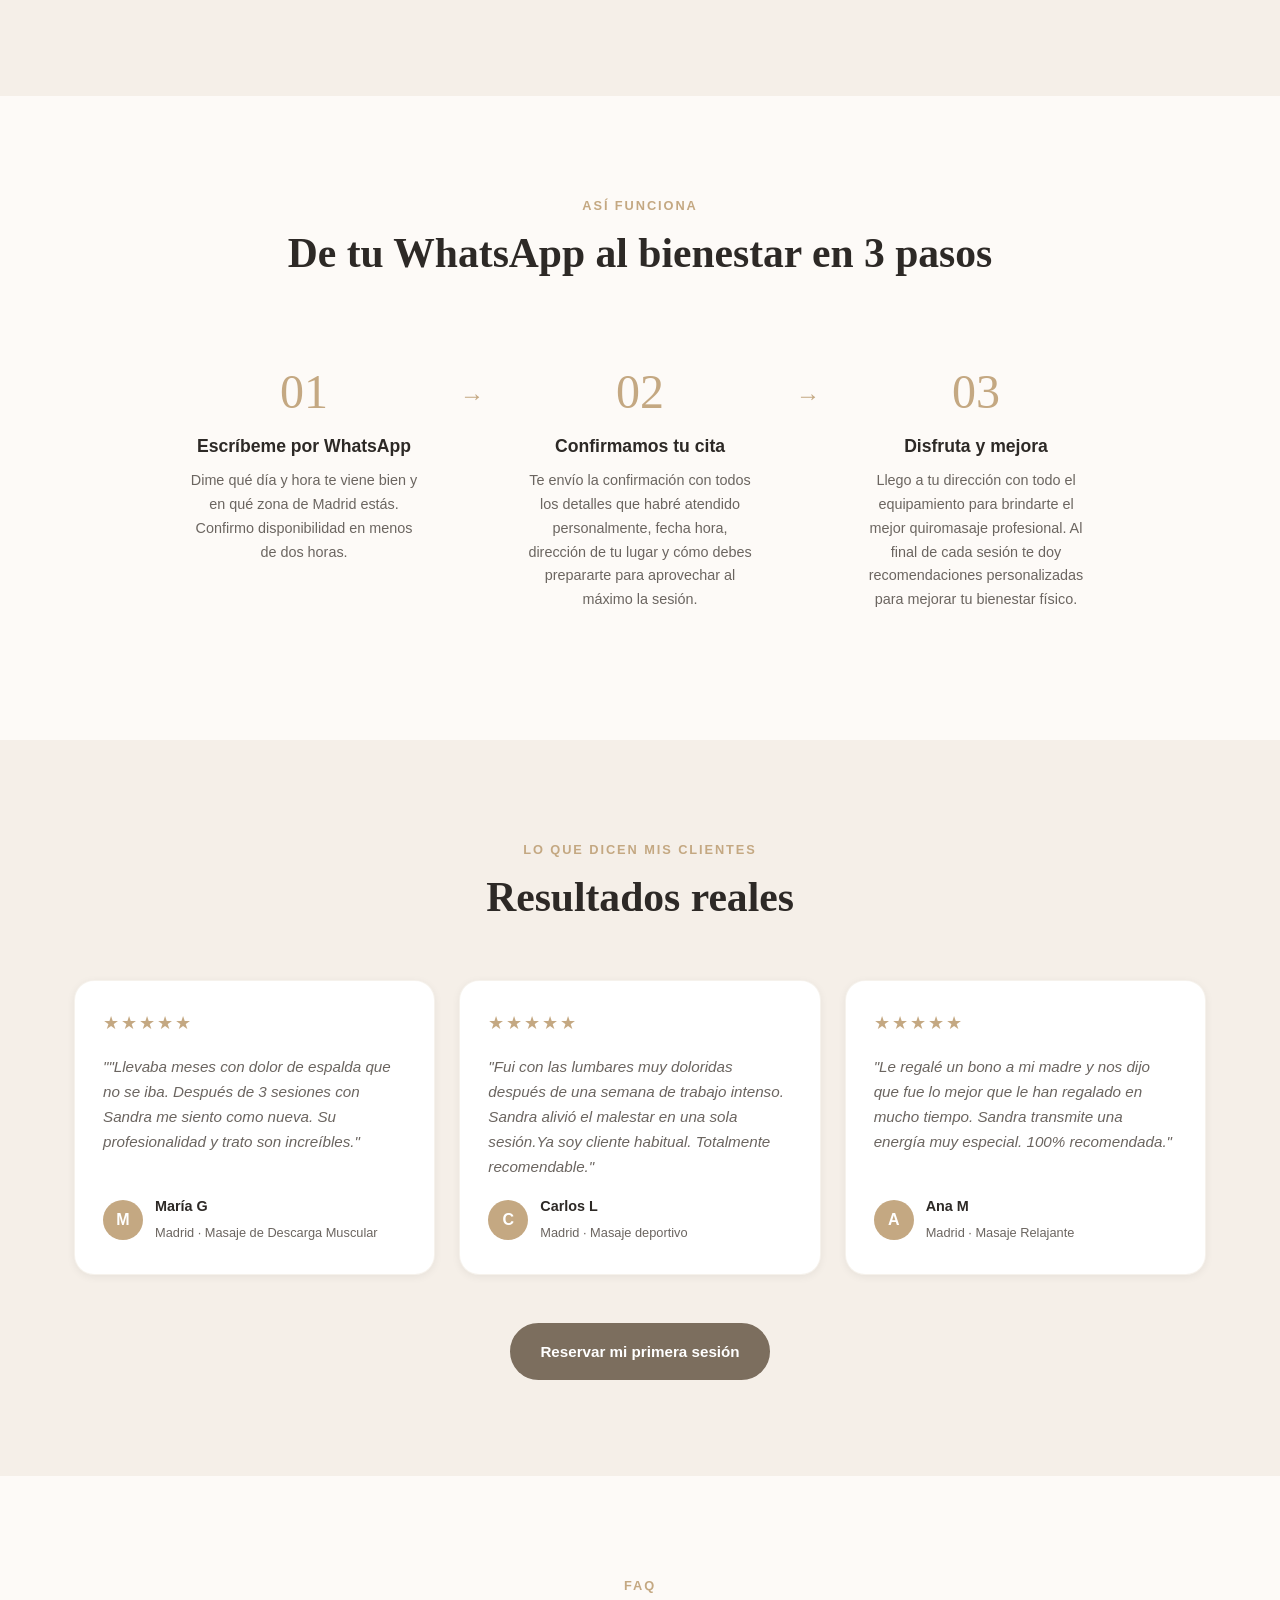
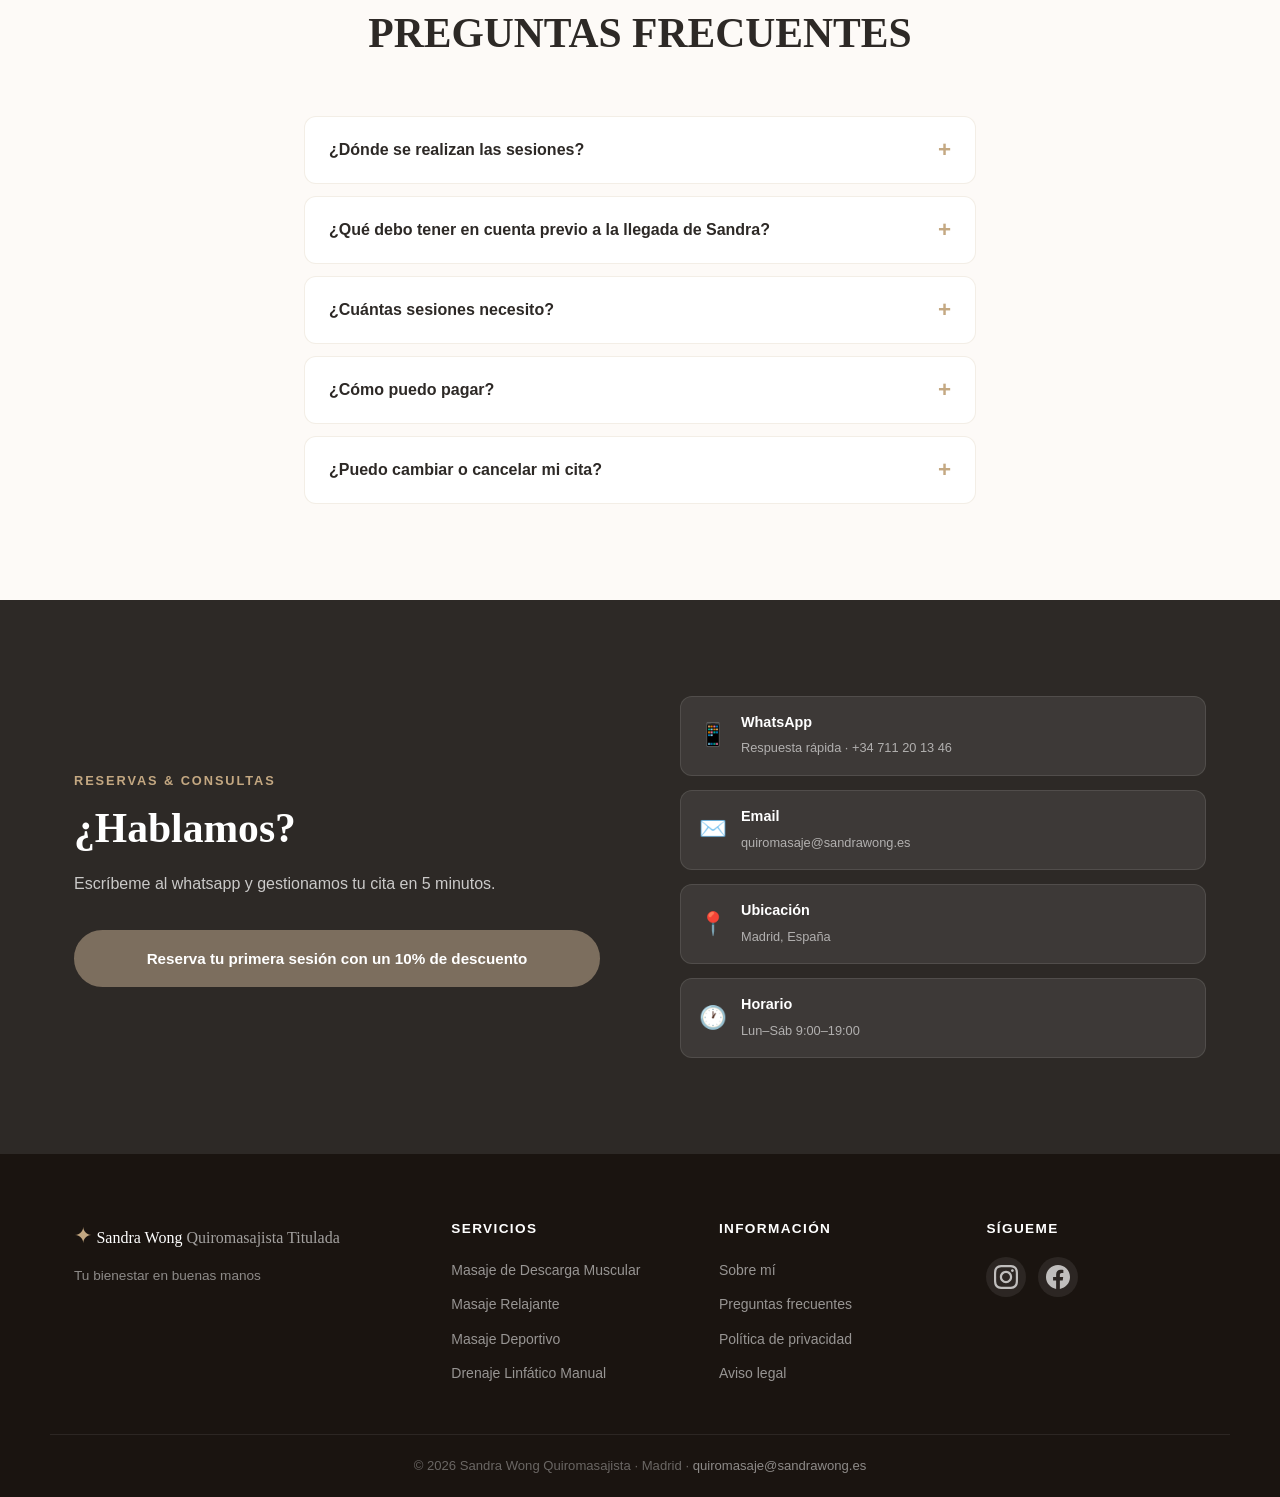
==== commit a0201268: "modificaciones: - se agrega boton en hero" ====
--- a/index.html
+++ b/index.html
@@ -80,6 +80,14 @@
             class="hero__image"
           />
         </div>
+        <a
+          href="https://wa.me/34711201346?text=Hola%20Sandra,%20quiero%20reservar%20una%20sesi%C3%B3n"
+          class="btn btn--primary btn--full"
+          target="_blank"
+          rel="noopener"
+        >
+          Reserva tu primera sesión con un 10% de descuento
+        </a>
       </div>
     </section>
 
--- a/css/styles.css
+++ b/css/styles.css
@@ -849,35 +849,29 @@
   /* Hero */
   .hero {
     min-height: auto;
-    padding: 64px 0;
-  }
-
+    padding: 32px 0;
+  }
   .hero__inner {
     grid-template-columns: 1fr;
-    gap: 40px;
-  }
-
+    gap: 24px;
+  }
   .hero__content {
     max-width: 100%;
     text-align: left;
   }
-
   .hero__title {
     font-size: 2.2rem;
   }
-
   .hero__subtitle {
     font-size: 1.2rem;
   }
-
   .hero__desc {
     max-width: 100%;
-  }
-
+    margin-bottom: 16px;
+  }
   .hero__image-wrap {
     order: 2;
   }
-
   .hero__image {
     max-width: 420px;
     max-height: 520px;
@@ -937,7 +931,7 @@
 
 @media (max-width: 480px) {
   .hero__content {
-    padding: 60px 24px;
+    padding: 0;
   }
   .hero__title {
     font-size: 1.9rem;
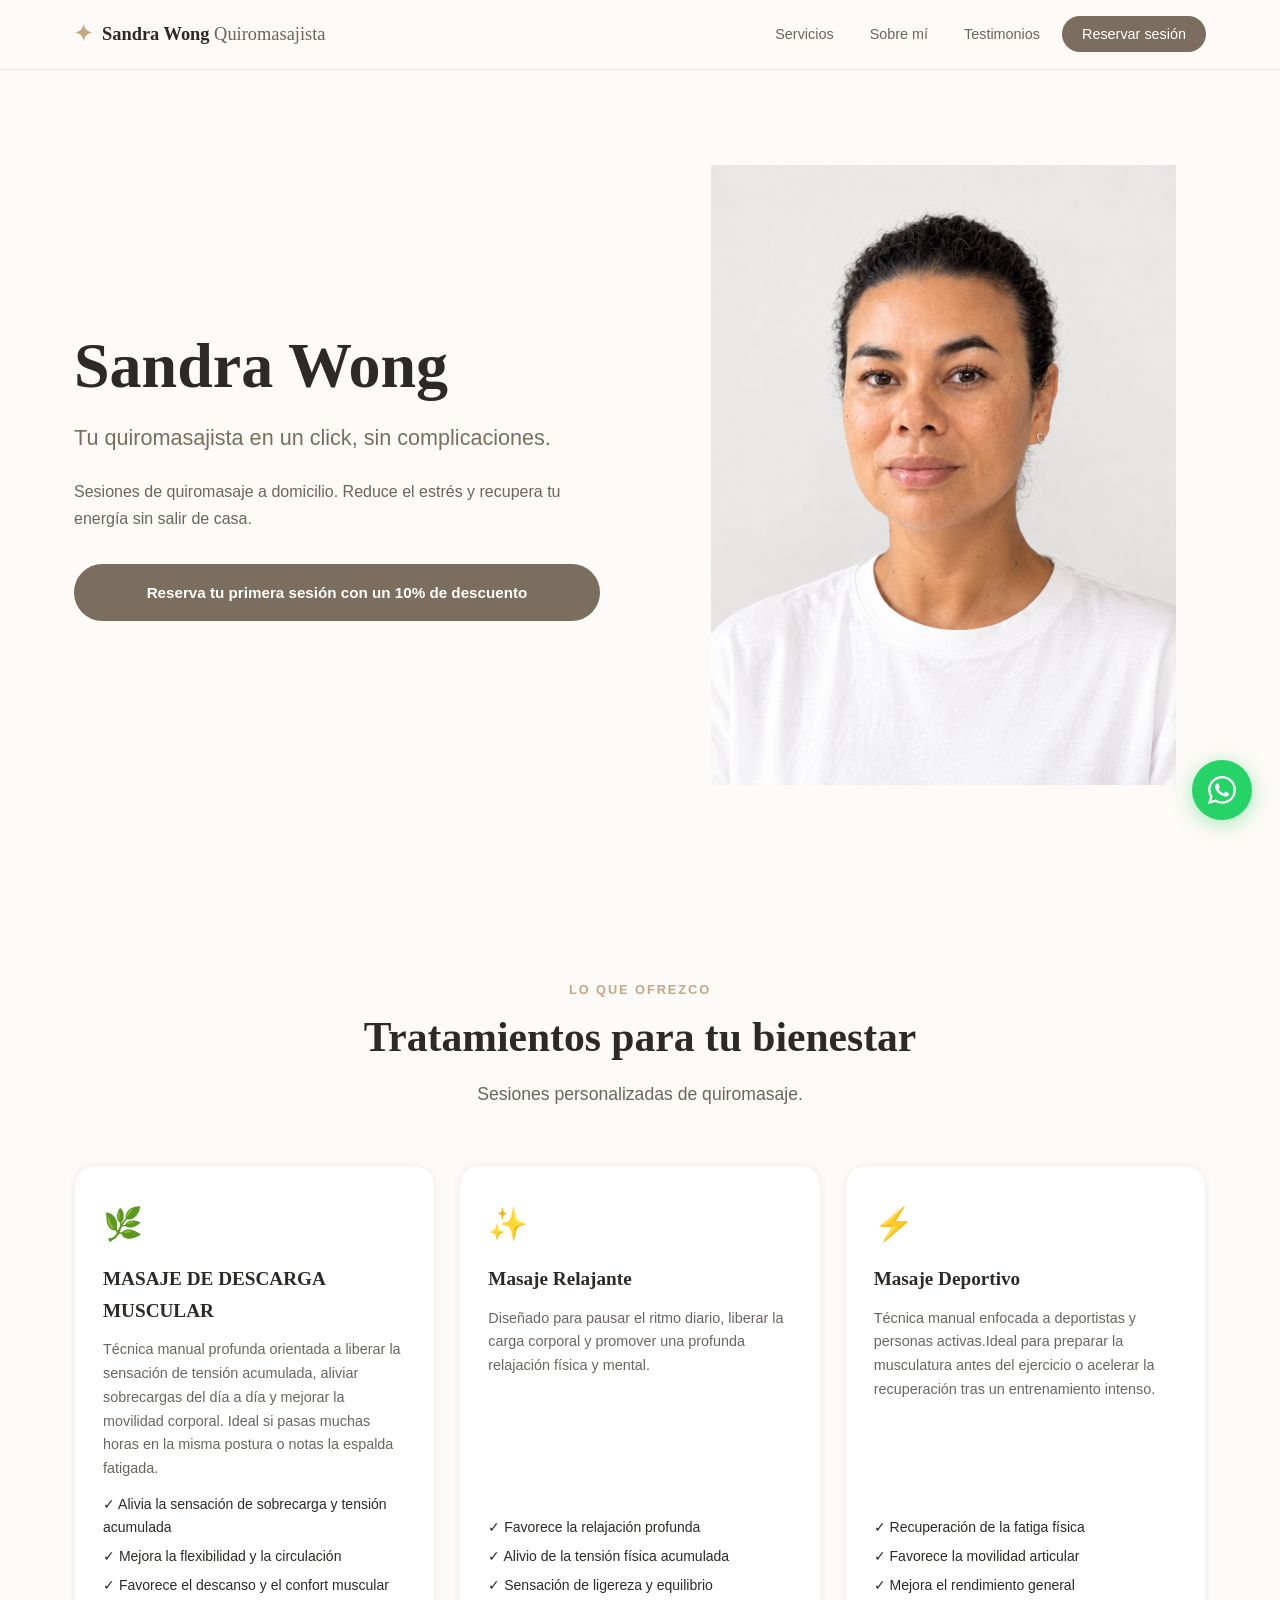
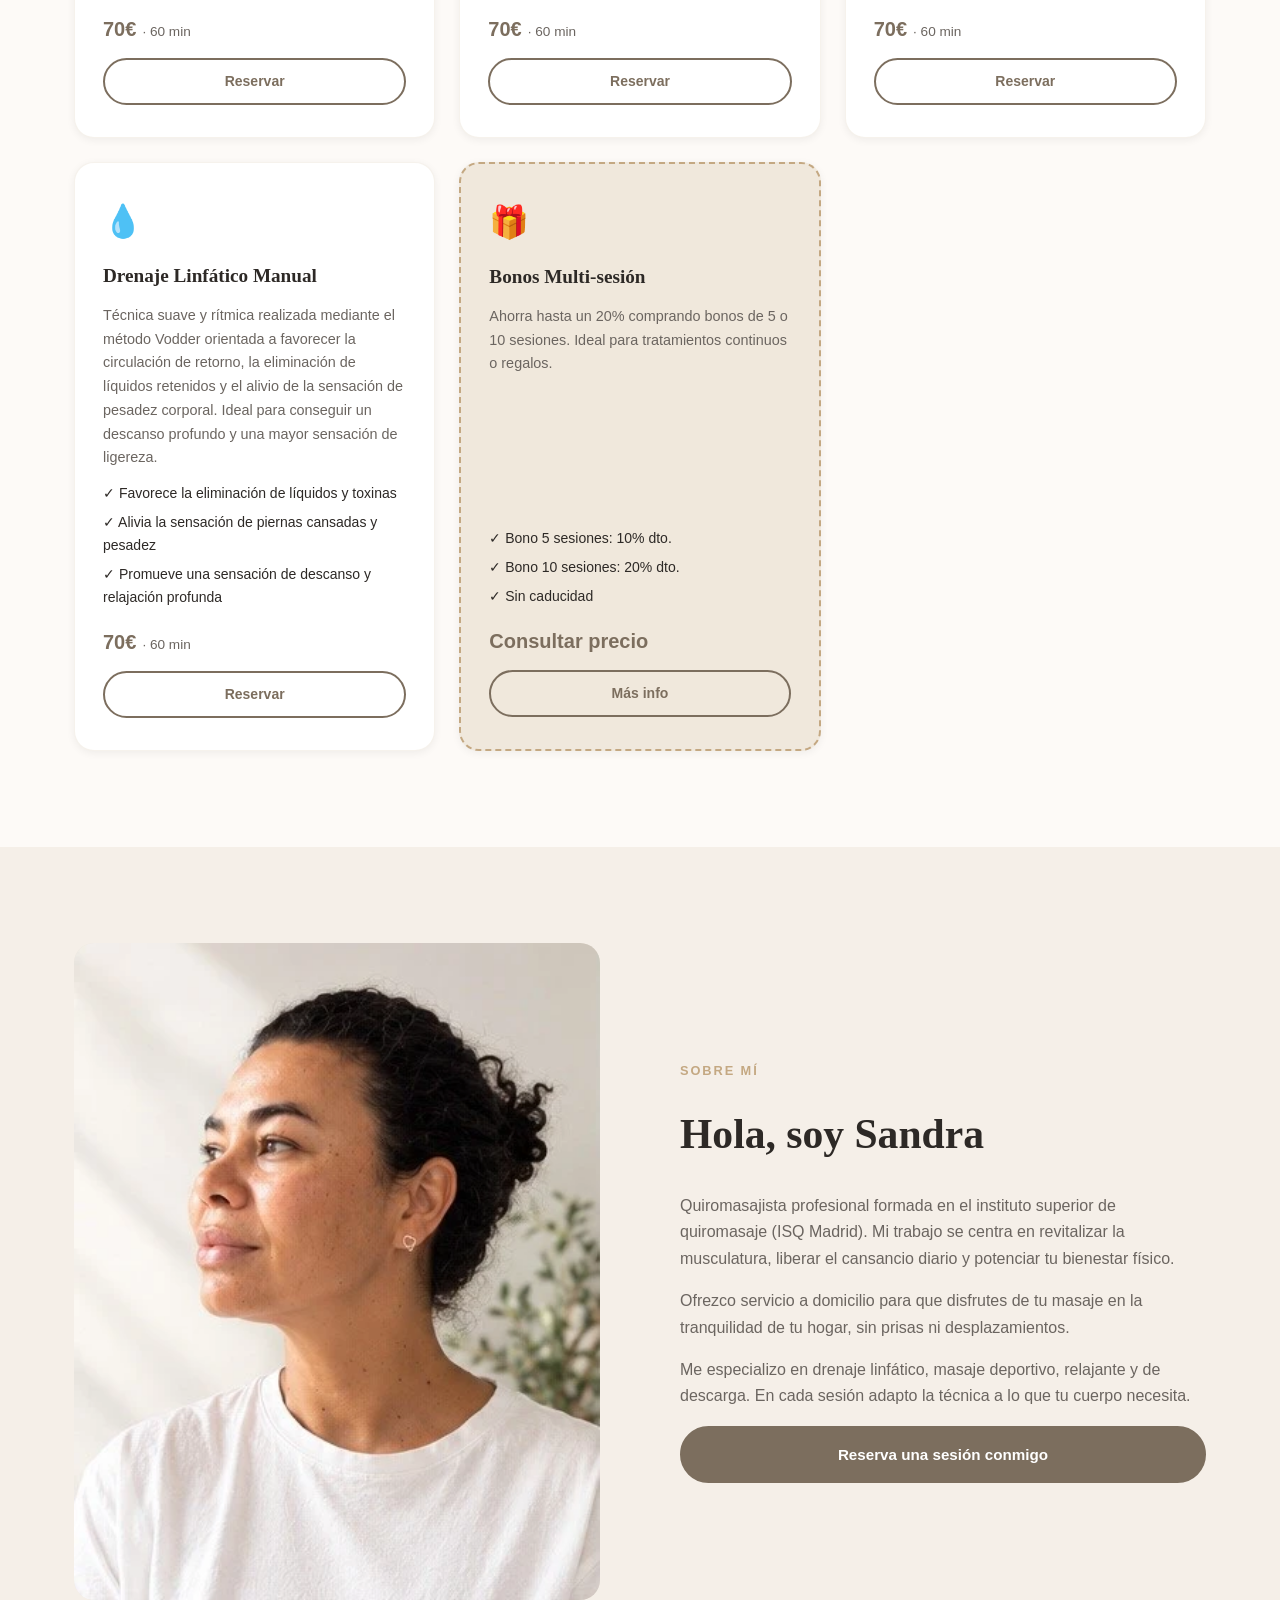
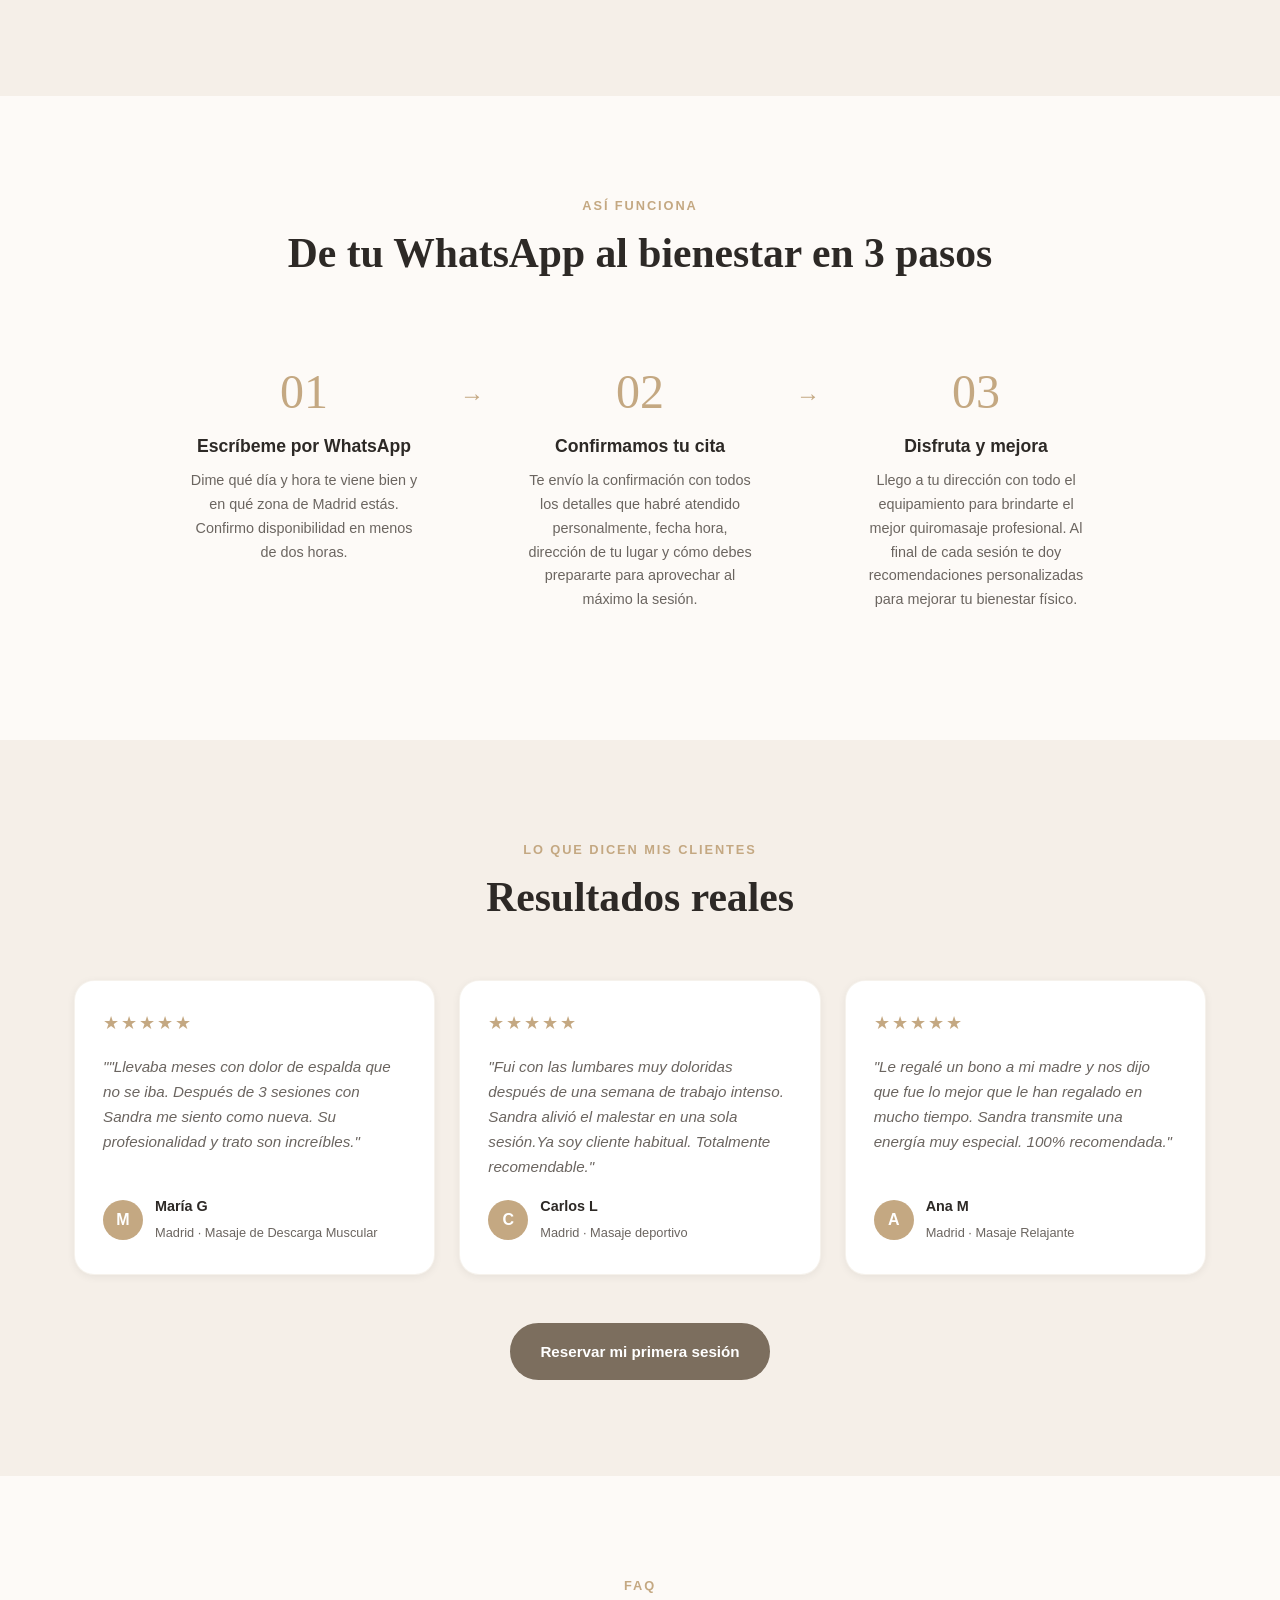
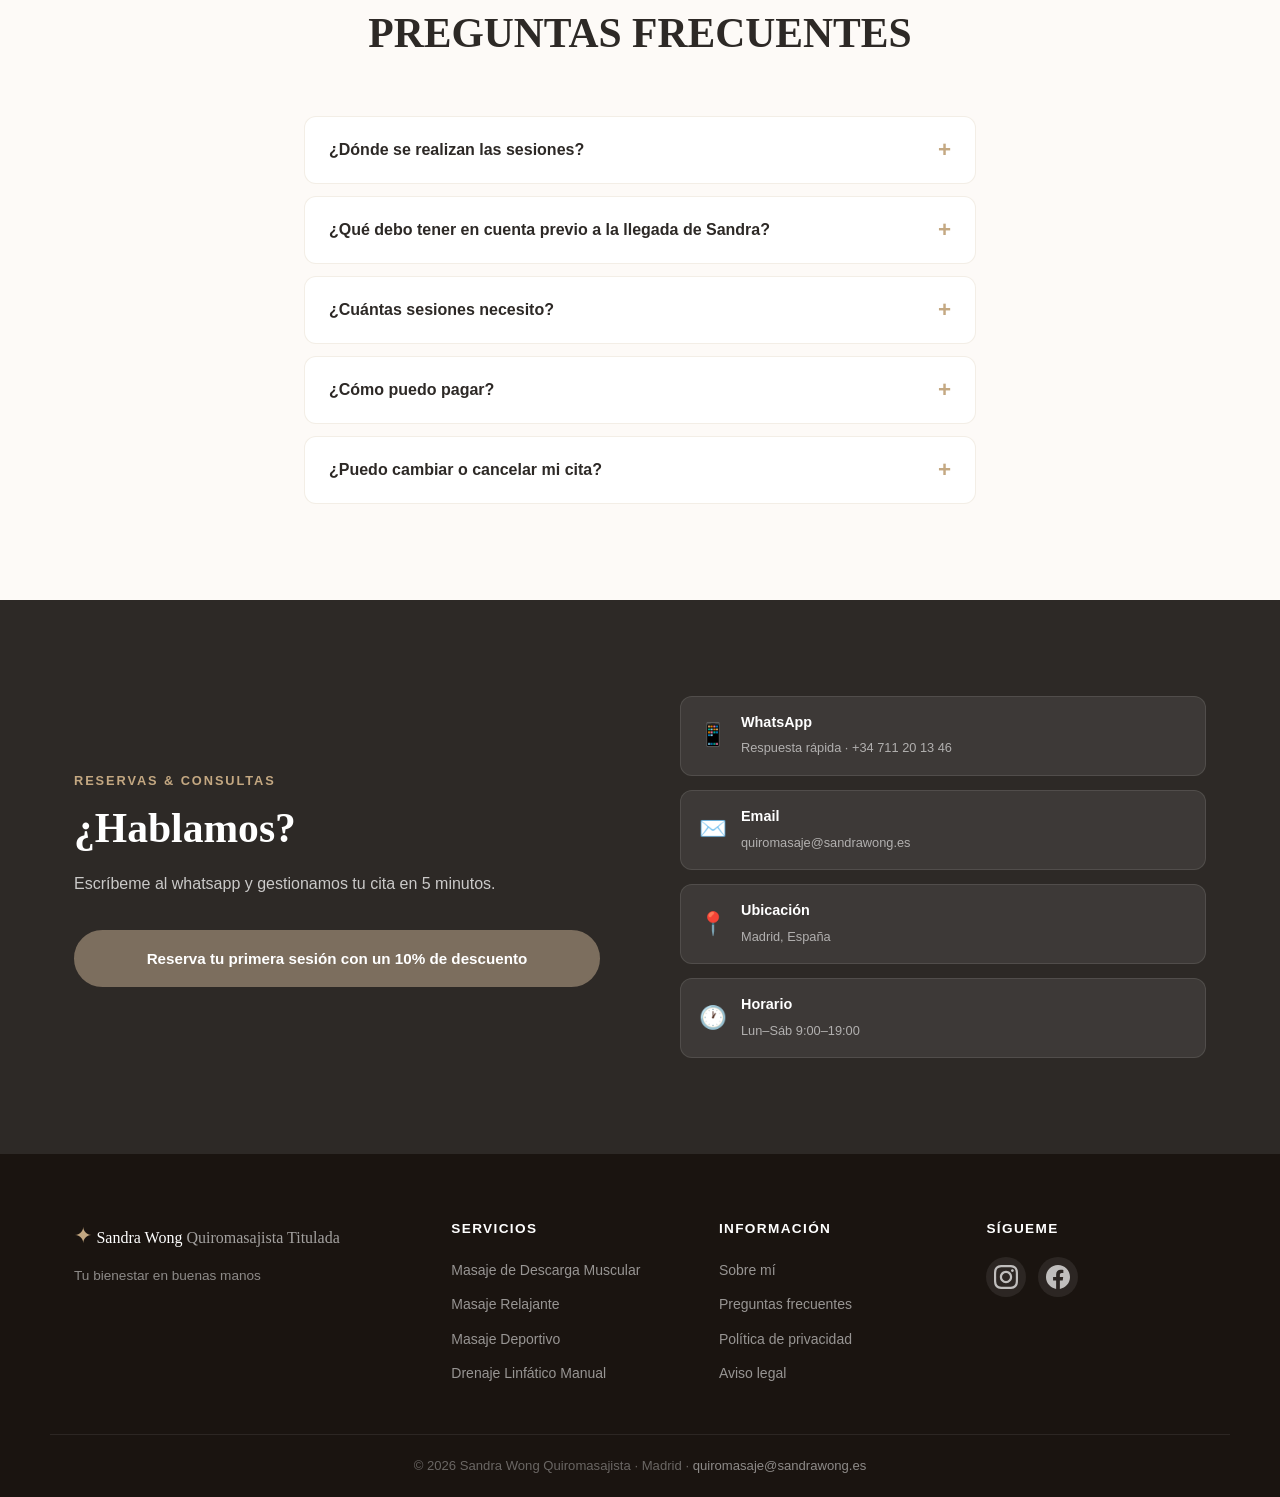
==== commit dd4b6a2c: "modificaciones: - se corrije ubicacion de boton en hero" ====
--- a/index.html
+++ b/index.html
@@ -71,6 +71,14 @@
             Sesiones de quiromasaje a domicilio. Reduce el estrés y recupera tu
             energía sin salir de casa.
           </p>
+          <a
+            href="https://wa.me/34711201346?text=Hola%20Sandra,%20quiero%20reservar%20una%20sesi%C3%B3n"
+            class="btn btn--primary btn--full"
+            target="_blank"
+            rel="noopener"
+          >
+            Reserva tu primera sesión con un 10% de descuento
+          </a>
         </div>
 
         <div class="hero__image-wrap">
@@ -80,14 +88,6 @@
             class="hero__image"
           />
         </div>
-        <a
-          href="https://wa.me/34711201346?text=Hola%20Sandra,%20quiero%20reservar%20una%20sesi%C3%B3n"
-          class="btn btn--primary btn--full"
-          target="_blank"
-          rel="noopener"
-        >
-          Reserva tu primera sesión con un 10% de descuento
-        </a>
       </div>
     </section>
 
